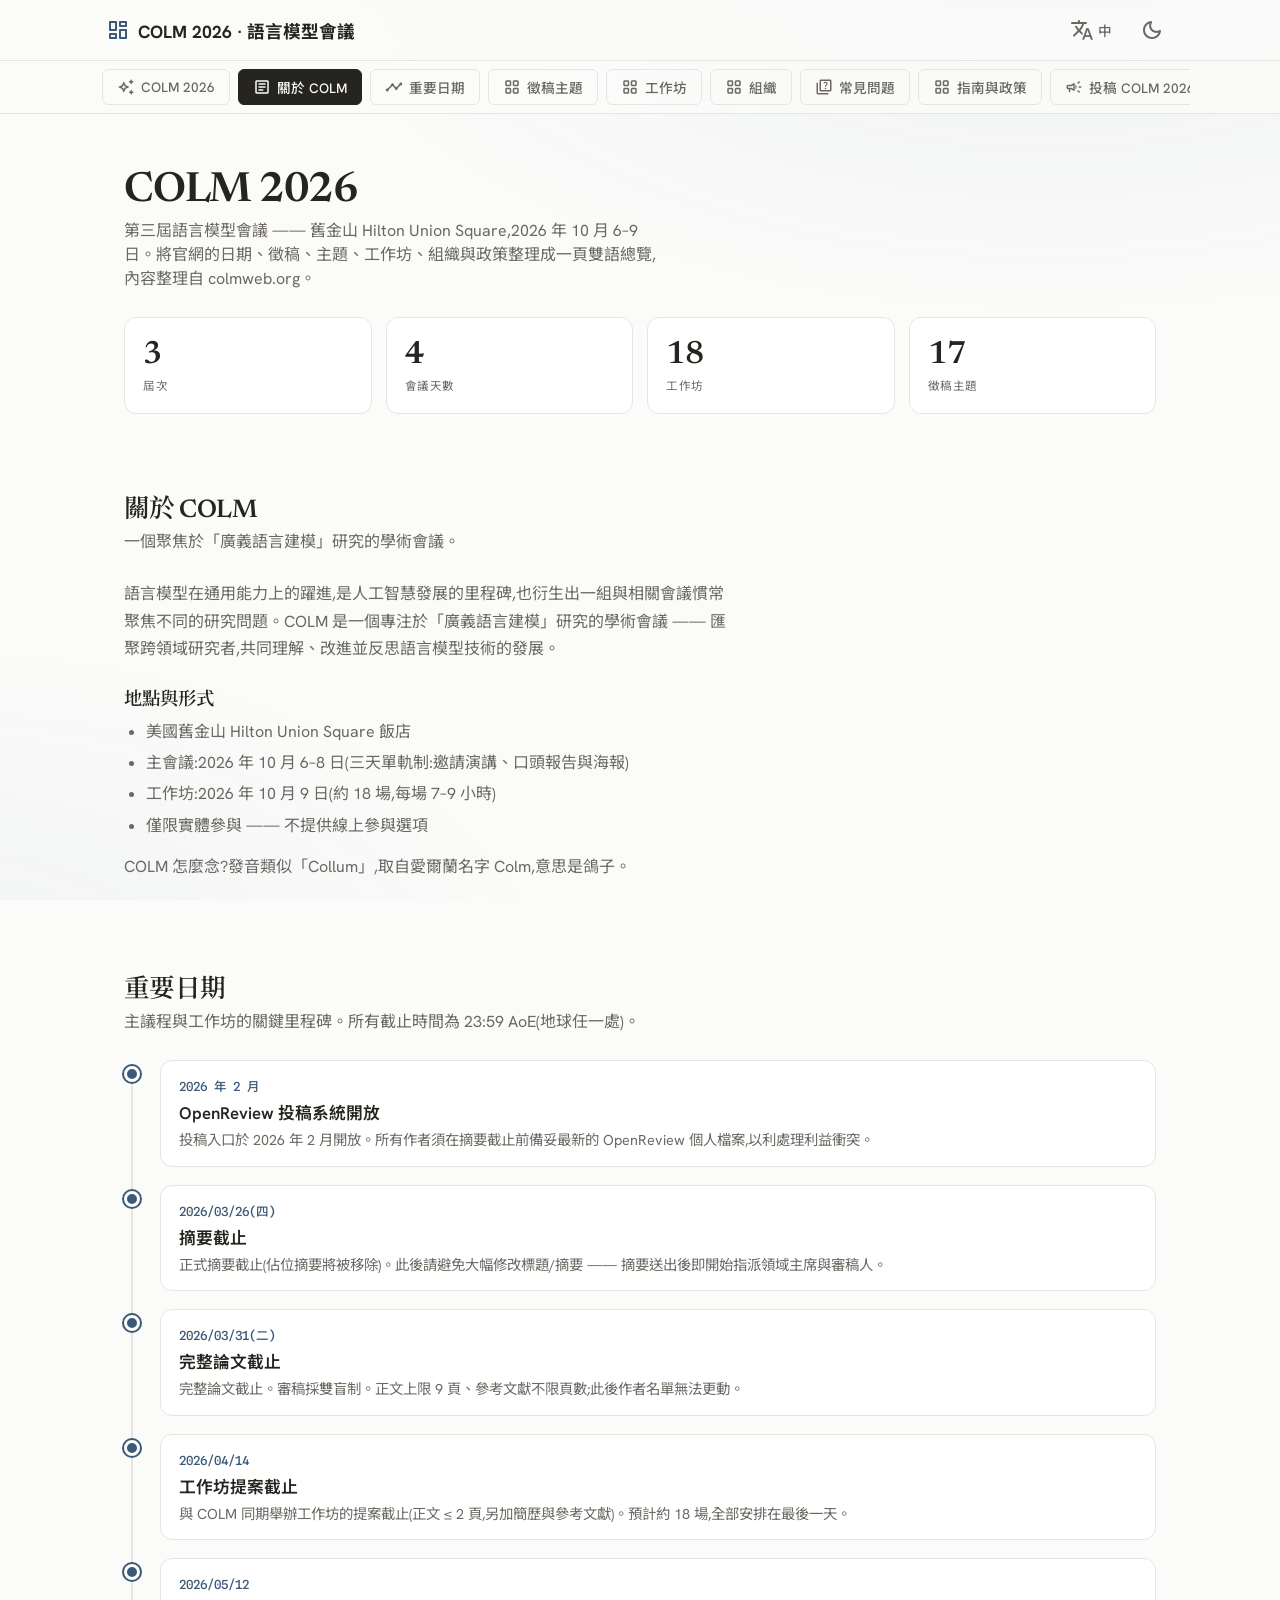
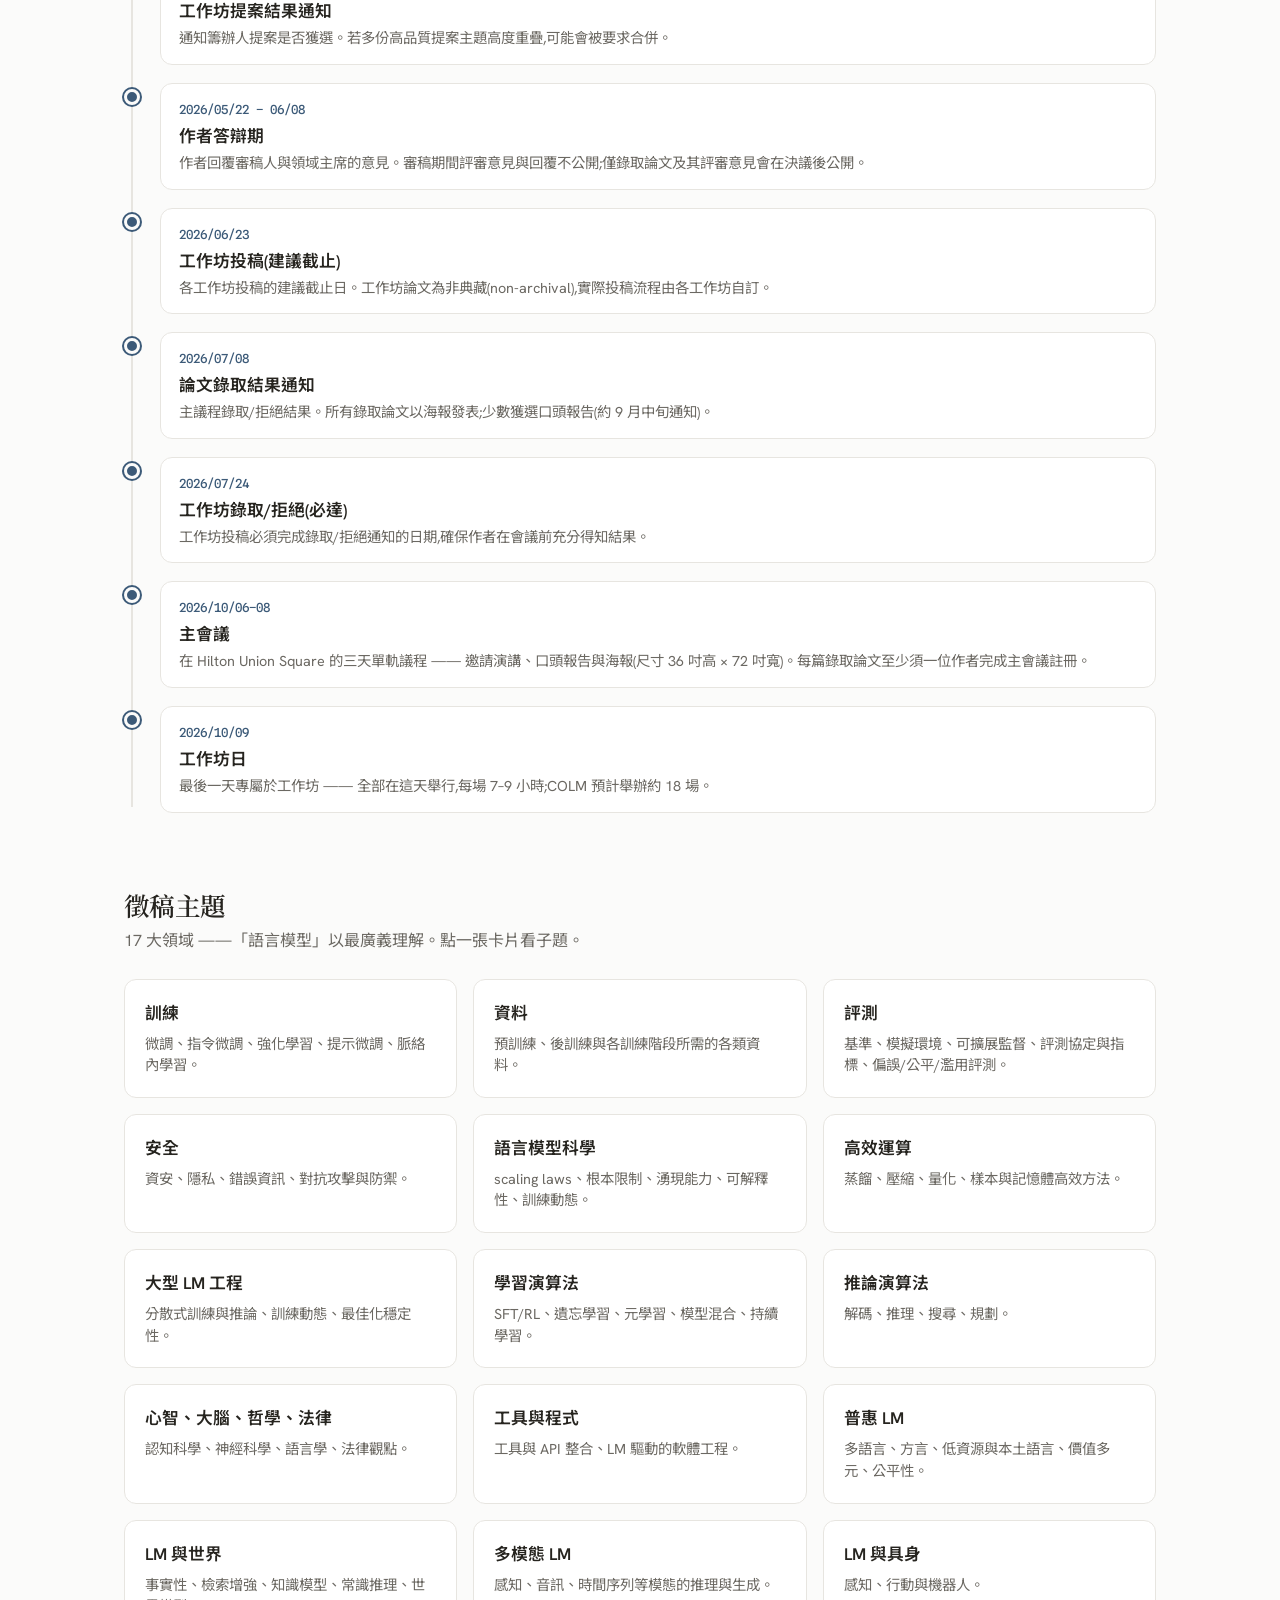
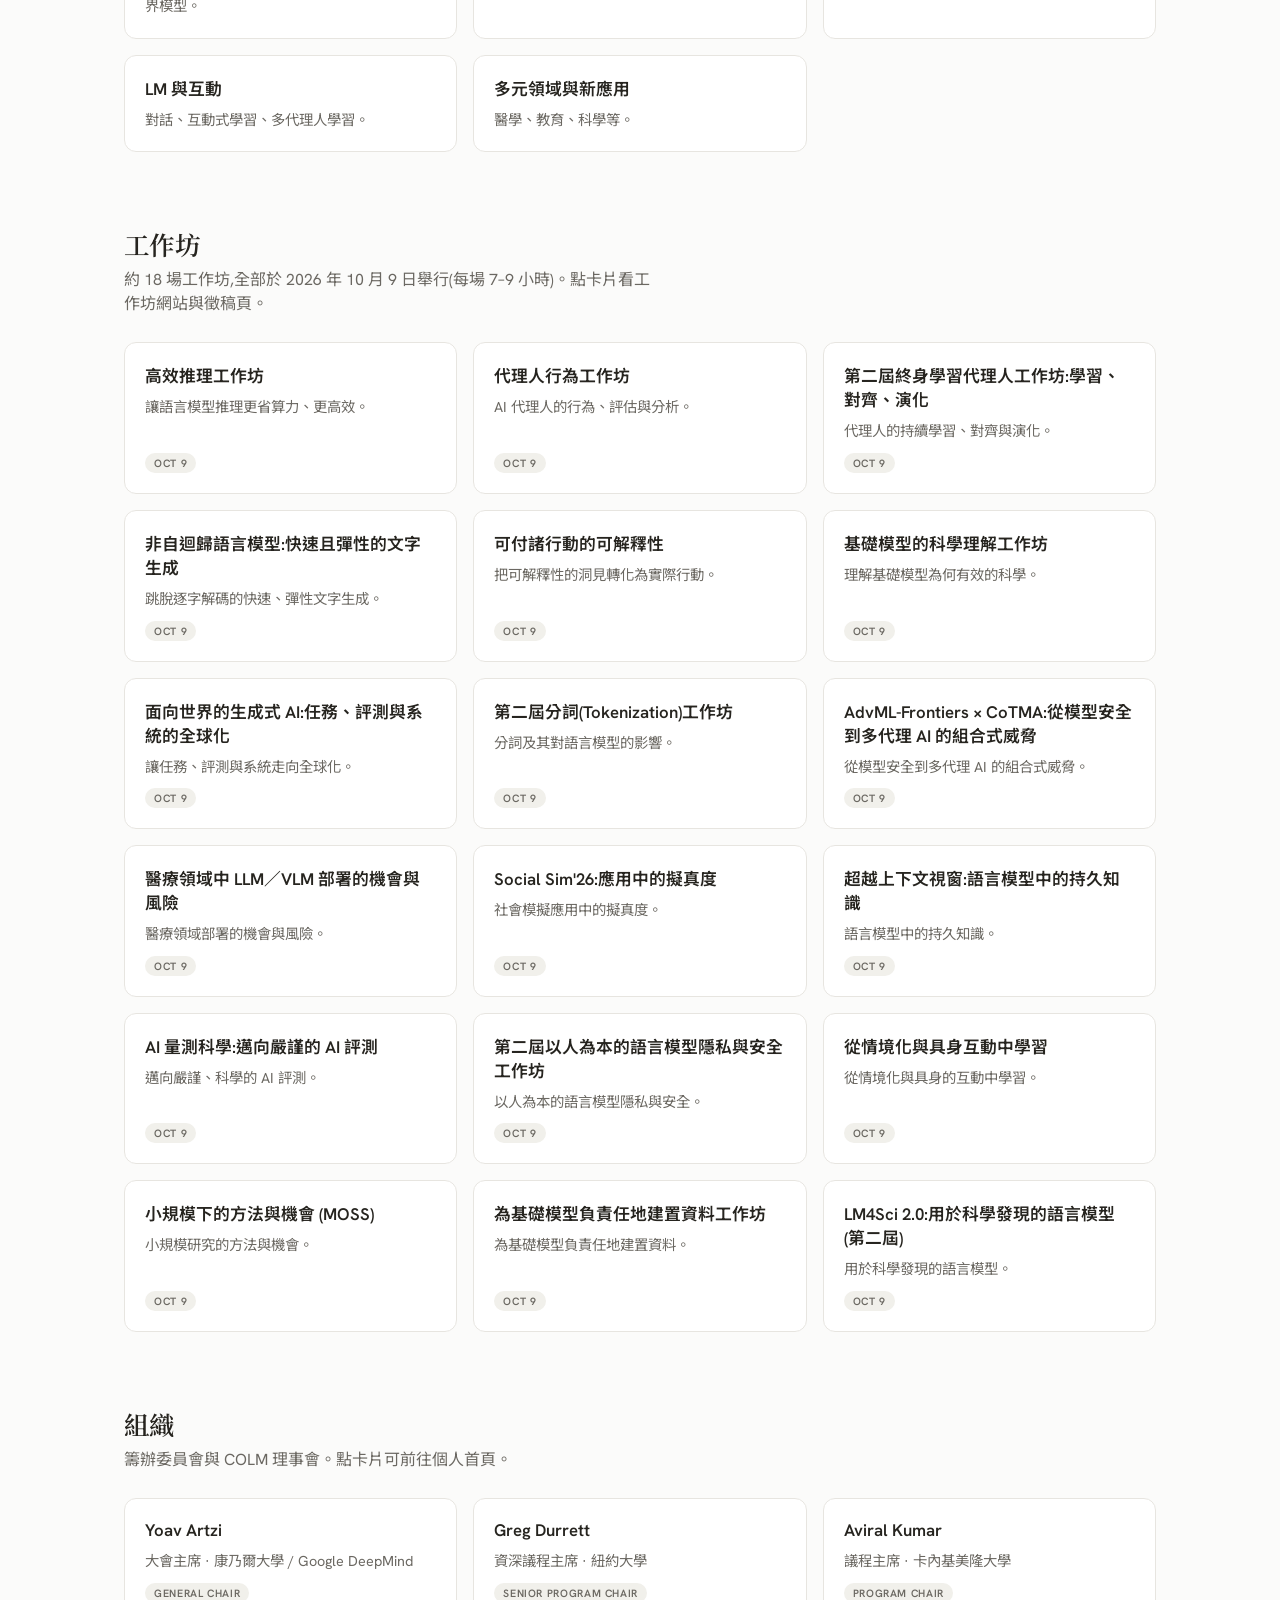
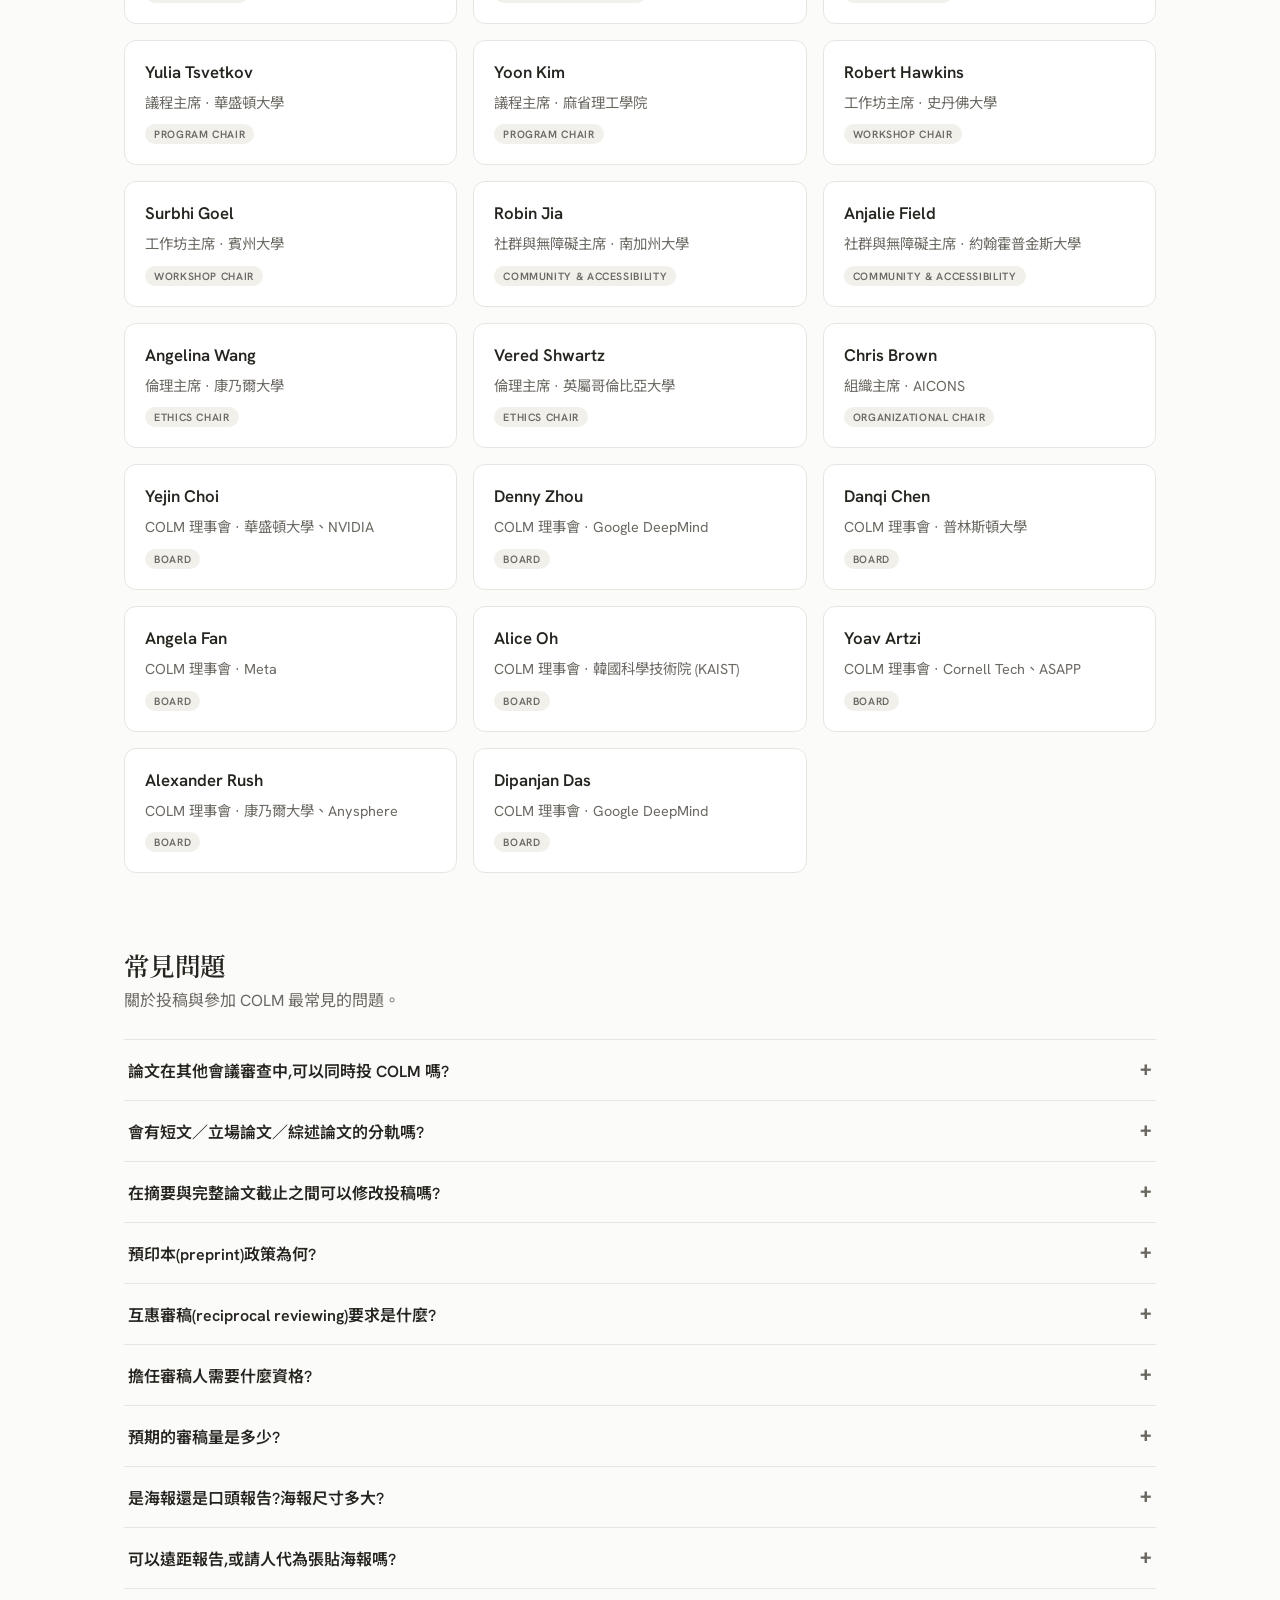
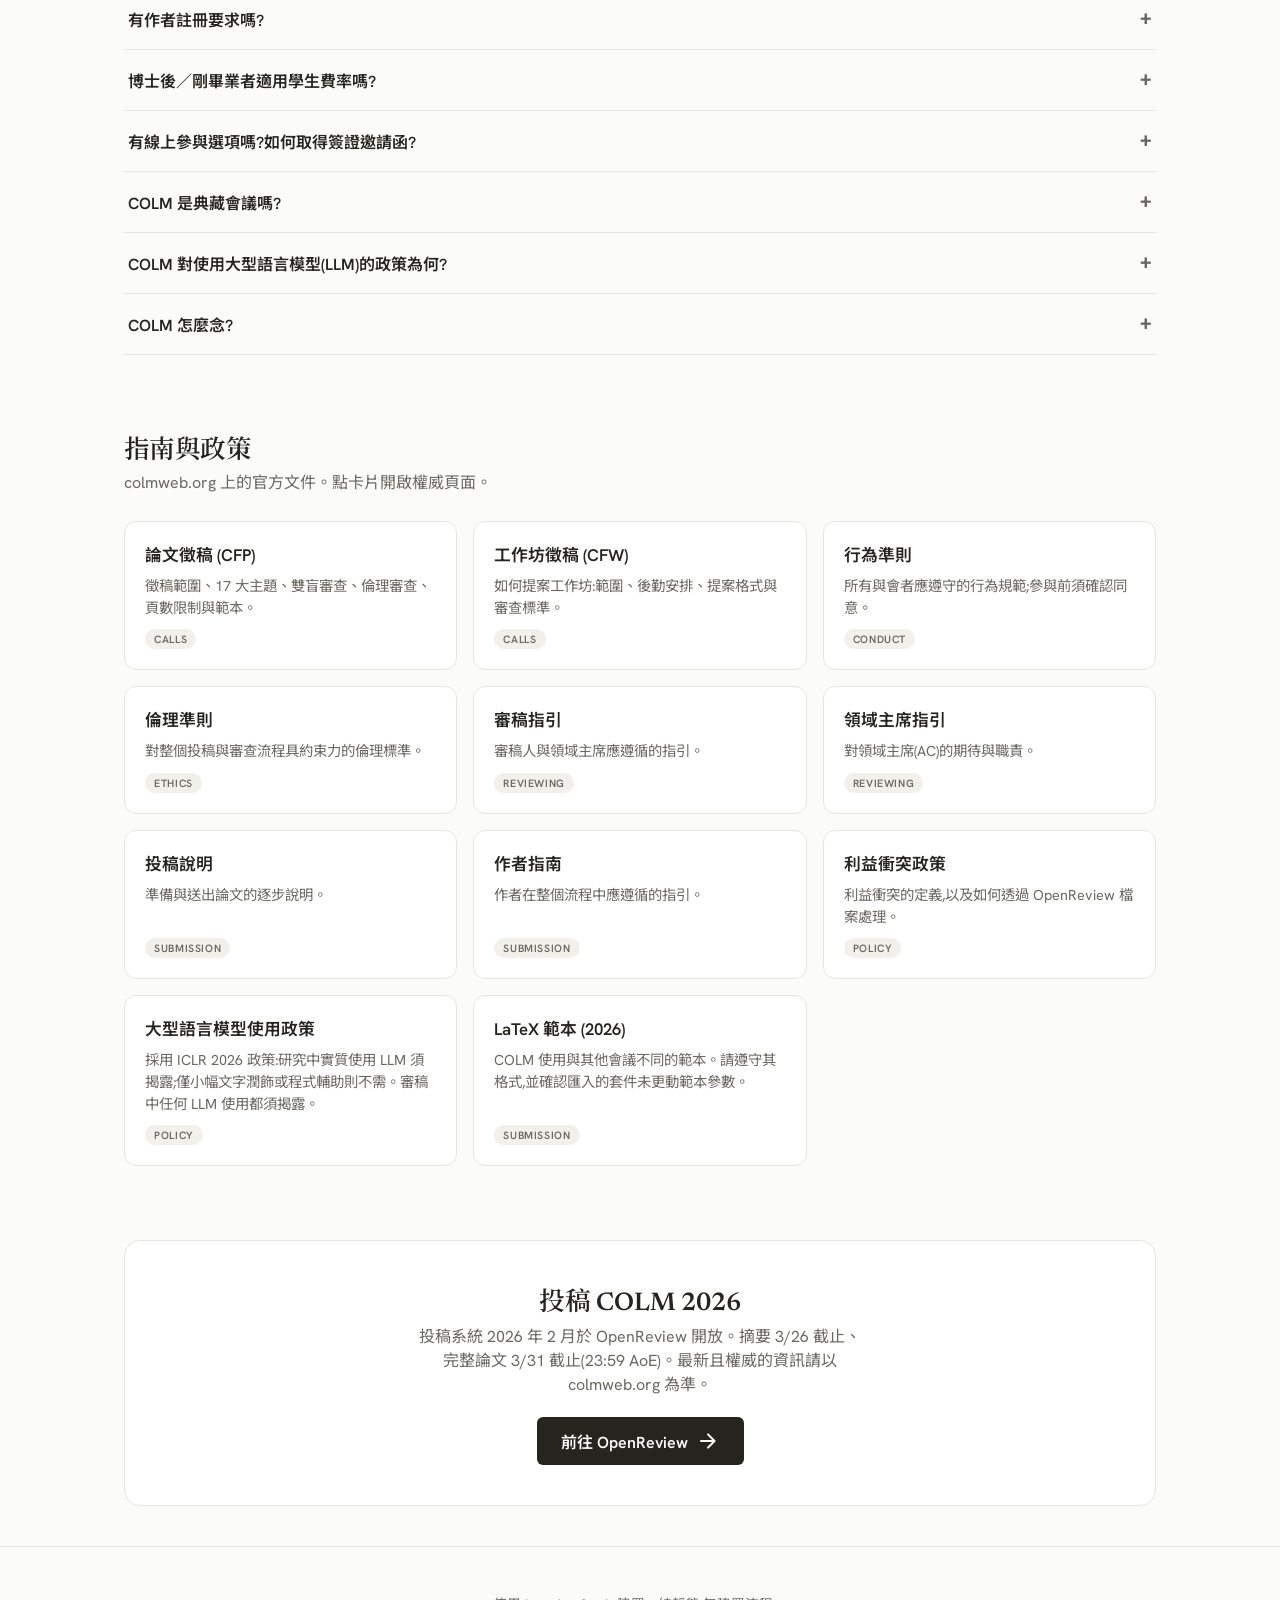
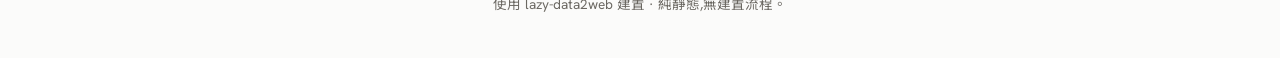
==== index.html @ baed51f8 "feat: add Google Analytics 4 page view tracking (G-55QL75DCKR)" ====
<!DOCTYPE html>
<html lang="zh" data-theme="light">
<head>
  <!-- ==== Google Analytics 4 (Measurement ID: G-55QL75DCKR) ==== -->
  <script async src="https://www.googletagmanager.com/gtag/js?id=G-55QL75DCKR"></script>
  <script>
    window.dataLayer = window.dataLayer || [];
    function gtag(){ dataLayer.push(arguments); }
    gtag('js', new Date());
    gtag('config', 'G-55QL75DCKR');
  </script>

  <meta charset="UTF-8" />
  <meta name="viewport" content="width=device-width, initial-scale=1.0, viewport-fit=cover" />

  <!-- ==== Primary meta ==== -->
  <title>COLM 2026 · Conference on Language Modeling / 語言模型會議</title>
  <meta name="description" content="Unofficial bilingual overview of COLM 2026 — the 3rd Conference on Language Modeling. Hilton Union Square, San Francisco, Oct 6–9, 2026. Dates, calls, topics, workshops, organizers, FAQ and policies, curated from colmweb.org." />
  <link rel="canonical" href="https://tingwei161803.github.io/colm-info/" />
  <meta name="theme-color" content="#3C5A78" />

  <!-- ==== Open Graph ==== -->
  <meta property="og:type" content="website" />
  <meta property="og:title" content="COLM 2026 · Conference on Language Modeling / 語言模型會議" />
  <meta property="og:description" content="An unofficial, bilingual overview of COLM 2026 — San Francisco, Oct 6–9, 2026. Dates, calls, topics, workshops, people and policies, curated from colmweb.org." />
  <meta property="og:url" content="https://tingwei161803.github.io/colm-info/" />

  <!-- ==== Twitter ==== -->
  <meta name="twitter:card" content="summary" />
  <meta name="twitter:title" content="COLM 2026 · Conference on Language Modeling / 語言模型會議" />
  <meta name="twitter:description" content="An unofficial, bilingual overview of COLM 2026 — San Francisco, Oct 6–9, 2026." />

  <!-- ==== JSON-LD structured data ==== -->
  <script type="application/ld+json">
  {
    "@context": "https://schema.org",
    "@type": "WebSite",
    "name": "COLM 2026 · Conference on Language Modeling / 語言模型會議",
    "description": "Unofficial bilingual overview of COLM 2026 — the 3rd Conference on Language Modeling, San Francisco, Oct 6–9, 2026.",
    "url": "https://tingwei161803.github.io/colm-info/"
  }
  </script>

  <!-- ==== Fonts + icons (CDN, no local files) ==== -->
  <link rel="preconnect" href="https://fonts.googleapis.com" />
  <link rel="preconnect" href="https://fonts.gstatic.com" crossorigin />
  <link href="https://fonts.googleapis.com/css2?family=Hanken+Grotesk:wght@400;500;600;700&family=Newsreader:opsz,wght@6..72,400;6..72,500;6..72,600&family=Noto+Sans+TC:wght@400;500;700&family=Noto+Serif+TC:wght@500;600;700&family=Spline+Sans+Mono:wght@400;500&display=swap" rel="stylesheet" />
  <link href="https://fonts.googleapis.com/css2?family=Material+Symbols+Rounded:opsz,wght,FILL,GRAD@24,400,0,0&display=swap" rel="stylesheet" />

  <link rel="stylesheet" href="assets/styles.css" />
</head>
<body>
  <!-- ==== App bar ==== -->
  <header class="appbar">
    <div class="appbar__inner">
      <a class="brand" href="#top">
        <span class="material-symbols-rounded brand__logo">dashboard</span>
        <span class="brand__name" id="brandName">COLM 2026</span>
      </a>

      <div class="appbar__actions">
        <button class="icon-btn" id="langToggle" type="button"
                title="Language" aria-label="Toggle language / 切換語言">
          <span class="material-symbols-rounded">translate</span>
          <span class="icon-btn__txt" id="langLabel">中</span>
        </button>

        <button class="icon-btn" id="themeToggle" type="button"
                title="Theme" aria-label="Toggle theme / 切換主題">
          <span class="material-symbols-rounded" id="themeIcon">dark_mode</span>
        </button>
      </div>
    </div>
  </header>

  <!-- ==== Sticky section nav (auto-generated anchor pills + scrollspy) ==== -->
  <nav class="sectionnav" id="sectionNav" aria-label="Section navigation">
    <div class="sectionnav__inner" id="sectionNavInner"></div>
  </nav>

  <span id="top"></span>

  <!-- ==== Composite sections (rendered in order from SITE_SECTIONS) ==== -->
  <main id="sections" aria-live="polite"></main>

  <!-- ==== Detail dialog (used by card sections) ==== -->
  <dialog class="dialog" id="dialog" aria-labelledby="dialogTitle">
    <div class="dialog__bar">
      <span class="dialog__spacer"></span>
      <button class="icon-btn" id="dialogClose" type="button" aria-label="Close / 關閉">
        <span class="material-symbols-rounded">close</span>
      </button>
    </div>
    <div class="dialog__body" id="dialogBody"></div>
  </dialog>

  <!-- ==== Footer ==== -->
  <footer class="footer">
    <p id="footerText" data-i18n="footer">Built with lazy-data2web · static, no build step.</p>
  </footer>

  <!-- ==== Scripts (order matters: data first) ==== -->
  <script src="data/data.js"></script>
  <script src="assets/app.js"></script>
</body>
</html>
---- assets/styles.css ----
/* =========================================================================
   lazy-data2web · composite · Material Design 3 baseline
   Pure CSS, no preprocessor, no build step.
   A single long page of typed section-blocks + sticky section nav.
   ========================================================================= */

/* ---- MD3 design tokens : LIGHT (default) ---- */
:root,
[data-theme="light"] {
  --primary:            #6750A4;
  --on-primary:         #FFFFFF;
  --primary-container:  #EADDFF;
  --on-primary-container:#21005D;
  --secondary:          #625B71;
  --secondary-container:#E8DEF8;
  --on-secondary-container:#1D192B;
  --tertiary:           #7D5260;
  --tertiary-container: #FFD8E4;

  --background:         #FEF7FF;
  --on-background:      #1D1B20;
  --surface:            #FEF7FF;
  --surface-container:  #F3EDF7;
  --surface-container-high:#ECE6F0;
  --surface-variant:    #E7E0EC;
  --on-surface:         #1D1B20;
  --on-surface-variant: #49454F;

  --outline:            #79747E;
  --outline-variant:    #CAC4D0;
  --error:              #B3261E;
  --shadow:             rgba(0,0,0,.18);

  --elev-1: 0 1px 2px rgba(0,0,0,.10), 0 1px 3px 1px rgba(0,0,0,.06);
  --elev-2: 0 2px 6px 2px rgba(0,0,0,.10), 0 1px 2px rgba(0,0,0,.12);
  --elev-3: 0 4px 8px 3px rgba(0,0,0,.12), 0 1px 3px rgba(0,0,0,.14);

  --radius-sm: 8px;
  --radius:    16px;
  --radius-lg: 28px;

  --font-body: "Roboto Flex", "Roboto", "Noto Sans TC", system-ui, sans-serif;
}

/* ---- MD3 design tokens : DARK ---- */
[data-theme="dark"] {
  --primary:            #D0BCFF;
  --on-primary:         #381E72;
  --primary-container:  #4F378B;
  --on-primary-container:#EADDFF;
  --secondary:          #CCC2DC;
  --secondary-container:#4A4458;
  --on-secondary-container:#E8DEF8;
  --tertiary:           #EFB8C8;
  --tertiary-container: #633B48;

  --background:         #141218;
  --on-background:      #E6E0E9;
  --surface:            #141218;
  --surface-container:  #211F26;
  --surface-container-high:#2B2930;
  --surface-variant:    #49454F;
  --on-surface:         #E6E0E9;
  --on-surface-variant: #CAC4D0;

  --outline:            #938F99;
  --outline-variant:    #49454F;
  --error:              #F2B8B5;
  --shadow:             rgba(0,0,0,.4);
}

/* ---- Reset / base ---- */
* { box-sizing: border-box; }
html { scroll-behavior: smooth; }
body {
  margin: 0;
  font-family: var(--font-body);
  background: var(--background);
  color: var(--on-background);
  -webkit-font-smoothing: antialiased;
  transition: background .2s, color .2s;
  overflow-x: hidden;          /* belt-and-braces against tiny horizontal overflow */
}
a { color: inherit; text-decoration: none; }
.material-symbols-rounded {
  font-variation-settings: "FILL" 0, "wght" 400, "GRAD" 0, "opsz" 24;
  line-height: 1;
  user-select: none;
}

/* ---- App bar ---- */
.appbar {
  position: sticky;
  top: 0;
  z-index: 30;
  background: var(--surface-container);
  box-shadow: var(--elev-1);
}
.appbar__inner {
  max-width: 1100px;
  margin: 0 auto;
  padding: 10px 16px;
  display: flex;
  align-items: center;
  gap: 12px;
}
.brand {
  display: flex;
  align-items: center;
  gap: 8px;
  font-weight: 700;
  font-size: 1.1rem;
  color: var(--on-surface);
  min-width: 0;
  overflow: hidden;
}
.brand__logo { color: var(--primary); flex: 0 0 auto; }
.brand__name {
  overflow: hidden;
  text-overflow: ellipsis;
  white-space: nowrap;
}
.appbar__actions {
  margin-left: auto;
  display: flex;
  align-items: center;
  gap: 8px;
  flex: 0 0 auto;
}

/* ---- Icon button ---- */
.icon-btn {
  display: inline-flex;
  align-items: center;
  gap: 4px;
  border: none;
  background: transparent;
  color: var(--on-surface-variant);
  border-radius: var(--radius-lg);
  padding: 8px 10px;
  cursor: pointer;
  font: inherit;
  transition: background .15s;
}
.icon-btn:hover { background: var(--surface-container-high); }
.icon-btn__txt { font-size: .85rem; font-weight: 500; }

/* ---- Sticky section nav (scrollspy) ---- */
.sectionnav {
  position: sticky;
  top: 56px;
  z-index: 25;
  background: color-mix(in srgb, var(--background) 88%, transparent);
  backdrop-filter: saturate(180%) blur(8px);
  border-bottom: 1px solid var(--outline-variant);
}
.sectionnav__inner {
  max-width: 1100px;
  margin: 0 auto;
  padding: 8px 12px;
  display: flex;
  gap: 8px;
  overflow-x: auto;
  scrollbar-width: none;
}
.sectionnav__inner::-webkit-scrollbar { display: none; }
.navpill {
  display: inline-flex;
  align-items: center;
  gap: 6px;
  flex: 0 0 auto;
  padding: 7px 14px;
  border-radius: var(--radius-lg);
  font-size: .85rem;
  font-weight: 500;
  color: var(--on-surface-variant);
  border: 1px solid var(--outline-variant);
  background: transparent;
  white-space: nowrap;
  cursor: pointer;
  transition: background .15s, color .15s, border-color .15s;
}
.navpill .material-symbols-rounded { font-size: 18px; }
.navpill:hover { background: var(--surface-container-high); }
.navpill--active {
  background: var(--secondary-container);
  color: var(--on-secondary-container);
  border-color: transparent;
}

/* ---- Section scaffolding ---- */
.section {
  max-width: 1100px;
  margin: 0 auto;
  padding: 56px 16px 16px;     /* top padding so anchor jumps clear the sticky chrome */
  scroll-margin-top: 112px;
}
.section-head { margin-bottom: 20px; }
.section-head h2 {
  margin: 0 0 6px;
  font-size: 1.6rem;
  font-weight: 700;
  letter-spacing: -.01em;
  color: var(--on-surface);
}
.section-head__sub {
  margin: 0;
  max-width: 60ch;
  font-size: .98rem;
  line-height: 1.5;
  color: var(--on-surface-variant);
}

/* ---- HERO ---- */
.section--hero {
  padding-top: 40px;
}
.section--hero .section-head h2 {
  font-size: clamp(1.8rem, 5vw, 2.6rem);
  background: linear-gradient(90deg, var(--primary), var(--tertiary));
  -webkit-background-clip: text;
  background-clip: text;
  -webkit-text-fill-color: transparent;
}
.hero__stats {
  display: grid;
  grid-template-columns: repeat(auto-fit, minmax(140px, 1fr));
  gap: 14px;
  margin-top: 8px;
}
.hero__stat {
  background: var(--surface-container);
  border-radius: var(--radius);
  padding: 20px 18px;
  display: flex;
  flex-direction: column;
  gap: 4px;
  border: 1px solid var(--outline-variant);
}
.hero__stat-value {
  font-size: 2rem;
  font-weight: 700;
  color: var(--primary);
  font-variant-numeric: tabular-nums;
  line-height: 1.1;
}
.hero__stat-label {
  font-size: .85rem;
  color: var(--on-surface-variant);
}

/* ---- CARDS grid ---- */
.grid {
  display: grid;
  grid-template-columns: repeat(auto-fill, minmax(260px, 1fr));
  gap: 16px;
}
.card {
  background: var(--surface-container);
  border-radius: var(--radius);
  padding: 20px;
  cursor: pointer;
  border: 1px solid transparent;
  transition: box-shadow .18s, transform .18s, border-color .18s;
  display: flex;
  flex-direction: column;
  gap: 10px;
}
.card:hover,
.card:focus-visible {
  box-shadow: var(--elev-2);
  transform: translateY(-2px);
  border-color: var(--outline-variant);
  outline: none;
}
.card__title {
  margin: 0;
  font-size: 1.05rem;
  font-weight: 600;
  color: var(--on-surface);
}
.card__summary {
  margin: 0;
  font-size: .9rem;
  line-height: 1.5;
  color: var(--on-surface-variant);
}
.card__tags {
  margin-top: auto;
  display: flex;
  flex-wrap: wrap;
  gap: 6px;
}
.tag {
  font-size: .72rem;
  color: var(--on-surface-variant);
  background: var(--surface-variant);
  padding: 2px 8px;
  border-radius: var(--radius-sm);
}

/* ---- TIMELINE ---- */
.timeline {
  list-style: none;
  margin: 0;
  padding: 0;
  position: relative;
}
.timeline::before {
  content: "";
  position: absolute;
  left: 7px;
  top: 6px;
  bottom: 6px;
  width: 2px;
  background: var(--outline-variant);
}
.tl-item {
  position: relative;
  padding: 0 0 18px 36px;
}
.tl-item:last-child { padding-bottom: 0; }
.tl-dot {
  position: absolute;
  left: 0;
  top: 6px;
  width: 16px;
  height: 16px;
  border-radius: 50%;
  background: var(--primary);
  border: 3px solid var(--background);
  box-shadow: 0 0 0 2px var(--primary);
}
.tl-card {
  background: var(--surface-container);
  border-radius: var(--radius);
  padding: 14px 18px;
  border: 1px solid var(--outline-variant);
}
.tl-date {
  font-size: .78rem;
  font-weight: 600;
  letter-spacing: .04em;
  color: var(--primary);
}
.tl-title { margin: 4px 0 6px; font-size: 1.05rem; color: var(--on-surface); }
.tl-body { margin: 0; font-size: .9rem; line-height: 1.5; color: var(--on-surface-variant); }

/* ---- BARS (inline SVG) ---- */
.chart-card {
  margin: 0;
  background: var(--surface-container);
  border-radius: var(--radius);
  padding: 20px;
  border: 1px solid var(--outline-variant);
}
.chart-wrap { width: 100%; }
.chart-wrap svg { width: 100%; height: auto; display: block; }
.bar-rect { fill: var(--primary); transition: fill .15s; }
.bar-rect:hover { fill: var(--tertiary); }
.bar-value { fill: var(--on-surface); font-size: 13px; font-weight: 600; font-family: var(--font-body); }
.bar-label { fill: var(--on-surface-variant); font-size: 12px; font-family: var(--font-body); }
.axis-line { stroke: var(--outline-variant); stroke-width: 1.5; }

/* ---- ACCORDION ---- */
.accordion { display: flex; flex-direction: column; gap: 10px; }
.acc-item {
  background: var(--surface-container);
  border-radius: var(--radius);
  border: 1px solid var(--outline-variant);
  overflow: hidden;
}
.acc-q {
  display: flex;
  align-items: center;
  justify-content: space-between;
  gap: 12px;
  padding: 16px 18px;
  cursor: pointer;
  font-weight: 600;
  color: var(--on-surface);
  list-style: none;
}
.acc-q::-webkit-details-marker { display: none; }
.acc-chevron { transition: transform .2s; color: var(--on-surface-variant); }
.acc-item[open] .acc-chevron { transform: rotate(180deg); }
.acc-a {
  padding: 0 18px 18px;
  font-size: .92rem;
  line-height: 1.6;
  color: var(--on-surface-variant);
}

/* ---- QUOTES ---- */
.quotes-grid {
  display: grid;
  grid-template-columns: repeat(auto-fit, minmax(240px, 1fr));
  gap: 16px;
}
.quote-card {
  margin: 0;
  position: relative;
  background: var(--surface-container);
  border-radius: var(--radius);
  padding: 24px 20px 18px;
  border: 1px solid var(--outline-variant);
}
.quote-mark {
  font-size: 32px;
  color: var(--primary);
  opacity: .6;
}
.quote-card blockquote {
  margin: 6px 0 12px;
  font-size: 1.02rem;
  line-height: 1.55;
  color: var(--on-surface);
}
.quote-by { font-size: .85rem; color: var(--on-surface-variant); }

/* ---- PROSE ---- */
.prose {
  max-width: 68ch;
  color: var(--on-surface-variant);
}
.prose h3 { color: var(--on-surface); font-size: 1.15rem; margin: 22px 0 8px; }
.prose p { line-height: 1.7; margin: 0 0 14px; }
.prose ul { margin: 0 0 14px; padding-left: 22px; line-height: 1.7; }
.prose li { margin-bottom: 4px; }

/* ---- CTA ---- */
.section--cta { padding-bottom: 24px; }
.cta-card {
  background: linear-gradient(135deg, var(--primary-container), var(--secondary-container));
  border-radius: var(--radius-lg);
  padding: 40px 28px;
  text-align: center;
  color: var(--on-primary-container);
}
.cta-card h2 { margin: 0 0 8px; font-size: 1.6rem; }
.cta-card p { margin: 0 auto 20px; max-width: 50ch; color: var(--on-secondary-container); line-height: 1.5; }
.cta-btn {
  display: inline-flex;
  align-items: center;
  gap: 8px;
  background: var(--primary);
  color: var(--on-primary);
  padding: 12px 24px;
  border-radius: var(--radius-lg);
  font-weight: 600;
  box-shadow: var(--elev-1);
  transition: box-shadow .15s, transform .15s;
}
.cta-btn:hover { box-shadow: var(--elev-2); transform: translateY(-1px); }

/* ---- Dialog ---- */
.dialog {
  border: none;
  border-radius: var(--radius-lg);
  background: var(--surface-container-high);
  color: var(--on-surface);
  max-width: 600px;
  width: calc(100% - 32px);
  padding: 0;
  box-shadow: var(--elev-3);
}
.dialog::backdrop { background: rgba(0,0,0,.5); }
.dialog__bar {
  display: flex;
  align-items: center;
  padding: 8px 12px;
  border-bottom: 1px solid var(--outline-variant);
  position: sticky;
  top: 0;
  background: var(--surface-container-high);
}
.dialog__spacer { flex: 1; }
.dialog__body { padding: 24px; }
.dialog__body h2 { margin-top: 0; color: var(--on-surface); }
.dialog__body p { color: var(--on-surface-variant); line-height: 1.65; }
.dialog__body .card__tags { margin: 0 0 14px; }

/* ---- Footer ---- */
.footer {
  text-align: center;
  padding: 32px 16px;
  margin-top: 32px;
  color: var(--on-surface-variant);
  font-size: .85rem;
  border-top: 1px solid var(--outline-variant);
}

/* ---- Responsive ---- */
@media (max-width: 600px) {
  .grid,
  .quotes-grid { grid-template-columns: 1fr; }
  .icon-btn__txt { font-size: .8rem; }
  .section { padding-top: 44px; }
}
@media (max-width: 375px) {
  .appbar__inner,
  .sectionnav__inner,
  .section { padding-left: 12px; padding-right: 12px; }
  .section-head h2 { font-size: 1.4rem; }
  .hero__stats { grid-template-columns: repeat(2, 1fr); }
}

/* Respect reduced-motion: skip smooth scroll + transitions */
@media (prefers-reduced-motion: reduce) {
  html { scroll-behavior: auto; }
  * { transition: none !important; }
}

/* =========================================================================
   COLM 2026 · ACADEMIC-MINIMALIST SKIN  (overrides the MD3 baseline above)

   Warm monochrome canvas, editorial serif headings, a single restrained
   slate accent, crisp 1px borders, no gradients, no heavy shadows. Layered
   last so these tokens/rules win by source order over the purple MD3 base.
   ========================================================================= */

/* ---- Tokens : LIGHT (warm bone + charcoal + slate accent) ---- */
:root,
[data-theme="light"] {
  --font-body:  "Hanken Grotesk", "Noto Sans TC", system-ui, sans-serif;
  --font-serif: "Newsreader", "Noto Serif TC", Georgia, "Songti TC", serif;
  --font-mono:  "Spline Sans Mono", "JetBrains Mono", ui-monospace, "Noto Sans TC", monospace;

  --primary:               #3C5A78;
  --on-primary:            #FFFFFF;
  --primary-container:     #E7EEF5;
  --on-primary-container:  #1E3247;
  --secondary-container:   #EFEDE7;
  --on-secondary-container:#26241F;
  --tertiary:              #6B6862;

  --background:            #FBFBFA;
  --on-background:         #26241F;
  --surface:               #FFFFFF;
  --surface-container:     #FFFFFF;
  --surface-container-high:#F7F6F3;
  --surface-variant:       #F1F0EB;
  --on-surface:            #26241F;
  --on-surface-variant:    #6B6862;

  --outline:               #C9C6BF;
  --outline-variant:       #E7E5E0;
  --error:                 #9F2F2D;
  --shadow:                rgba(40,38,34,.10);

  --elev-1: 0 1px 2px rgba(40,38,34,.05);
  --elev-2: 0 2px 10px rgba(40,38,34,.06);
  --elev-3: 0 8px 30px rgba(40,38,34,.10);

  --radius-sm: 6px;
  --radius:    12px;
  --radius-lg: 16px;
}

/* ---- Tokens : DARK (warm near-black) ---- */
[data-theme="dark"] {
  --primary:               #9DB8D2;
  --on-primary:            #14202C;
  --primary-container:     #2A3A49;
  --on-primary-container:  #D7E4F0;
  --secondary-container:   #2F2E2A;
  --on-secondary-container:#ECEAE3;
  --tertiary:              #A8A49B;

  --background:            #1A1917;
  --on-background:         #ECEAE3;
  --surface:               #232220;
  --surface-container:     #232220;
  --surface-container-high:#2A2926;
  --surface-variant:       #2F2E2A;
  --on-surface:            #ECEAE3;
  --on-surface-variant:    #A8A49B;

  --outline:               #4A4842;
  --outline-variant:       #3A3833;
  --error:                 #E6A6A4;
  --shadow:                rgba(0,0,0,.5);
}

/* ---- Base canvas + faint editorial depth ---- */
body { font-family: var(--font-body); }
body::before {
  content: "";
  position: fixed;
  inset: 0;
  z-index: -1;
  pointer-events: none;
  background:
    radial-gradient(1100px 560px at 82% -8%,
      color-mix(in srgb, var(--primary) 7%, transparent), transparent 70%),
    radial-gradient(900px 500px at -5% 110%,
      color-mix(in srgb, var(--primary) 5%, transparent), transparent 70%);
}

/* ---- App bar : flat, hairline rule instead of shadow ---- */
.appbar {
  background: color-mix(in srgb, var(--background) 86%, transparent);
  backdrop-filter: saturate(160%) blur(10px);
  box-shadow: none;
  border-bottom: 1px solid var(--outline-variant);
}
.brand__logo { color: var(--primary); }

/* ---- Section rhythm : more macro whitespace, constrained measure ---- */
.section { max-width: 1080px; padding: 66px 24px 8px; }
.section-head { margin-bottom: 26px; }
.section-head h2 {
  font-family: var(--font-serif);
  font-weight: 600;
  letter-spacing: -.02em;
}
.section-head__sub { font-size: 1rem; }

/* ---- Hero : solid serif headline (no gradient text), flat stat tiles ---- */
.section--hero { padding-top: 56px; }
.section--hero .section-head h2 {
  font-family: var(--font-serif);
  background: none;
  -webkit-text-fill-color: currentColor;
  color: var(--on-surface);
  font-weight: 600;
  letter-spacing: -.03em;
  line-height: 1.04;
}
.hero__stat {
  background: var(--surface);
  border: 1px solid var(--outline-variant);
  border-radius: var(--radius);
}
.hero__stat-value {
  font-family: var(--font-serif);
  color: var(--on-surface);
  font-weight: 600;
}
.hero__stat-label { text-transform: uppercase; letter-spacing: .05em; font-size: .72rem; }

/* ---- Cards : always bordered, flat, ultra-subtle hover ---- */
.card {
  background: var(--surface);
  border: 1px solid var(--outline-variant);
  box-shadow: none;
}
.card:hover,
.card:focus-visible {
  box-shadow: 0 2px 12px rgba(40,38,34,.05);
  transform: translateY(-1px);
  border-color: var(--outline);
}
.card__title { font-weight: 600; }

/* ---- Tags : small uppercase pills with muted fill ---- */
.tag {
  text-transform: uppercase;
  letter-spacing: .06em;
  font-size: .66rem;
  font-weight: 600;
  color: var(--on-surface-variant);
  background: var(--surface-variant);
  border-radius: 999px;
  padding: 3px 9px;
}

/* ---- Timeline : mono dates, bordered cards ---- */
.tl-card { background: var(--surface); border: 1px solid var(--outline-variant); }
.tl-date { font-family: var(--font-mono); letter-spacing: 0; font-weight: 500; }
.tl-title { font-weight: 600; }

/* ---- Accordion : stripped box, hairline rules, +/− toggle ---- */
.accordion { gap: 0; border-top: 1px solid var(--outline-variant); }
.acc-item {
  background: transparent;
  border: none;
  border-bottom: 1px solid var(--outline-variant);
  border-radius: 0;
}
.acc-q { padding: 18px 4px; font-weight: 600; }
.acc-chevron { display: none; }
.acc-q::after {
  content: "+";
  font-family: var(--font-mono);
  font-size: 1.2rem;
  line-height: 1;
  color: var(--on-surface-variant);
  flex: 0 0 auto;
}
.acc-item[open] .acc-q::after { content: "\2212"; color: var(--on-surface); }
.acc-a { padding: 0 4px 20px; }

/* ---- Prose : serif subheads ---- */
.prose h3 { font-family: var(--font-serif); font-weight: 600; }

/* ---- Section nav : squared pills, inverted active state ---- */
.sectionnav {
  background: color-mix(in srgb, var(--background) 90%, transparent);
  border-bottom: 1px solid var(--outline-variant);
}
.navpill { border-radius: var(--radius-sm); border: 1px solid var(--outline-variant); }
.navpill--active {
  background: var(--on-surface);
  color: var(--background);
  border-color: var(--on-surface);
}

/* ---- CTA : flat bordered card, solid (not gradient) button ---- */
.cta-card {
  background: var(--surface);
  border: 1px solid var(--outline-variant);
  border-radius: var(--radius-lg);
  color: var(--on-surface);
}
.cta-card h2 { font-family: var(--font-serif); font-weight: 600; }
.cta-card p { color: var(--on-surface-variant); }
.cta-btn {
  background: var(--on-surface);
  color: var(--background);
  border-radius: var(--radius-sm);
  box-shadow: none;
  font-weight: 600;
}
.cta-btn:hover {
  box-shadow: none;
  transform: translateY(-1px);
  background: var(--primary);
  color: var(--on-primary);
}

/* ---- Dialog : warm surface + outbound link list ---- */
.dialog { border-radius: var(--radius-lg); background: var(--surface); }
.dialog__bar { background: var(--surface); }
.dialog__body h2 { font-family: var(--font-serif); font-weight: 600; }
.dialog__links { display: flex; flex-direction: column; gap: 8px; margin-top: 18px; }
.dialog__link {
  display: inline-flex;
  align-items: center;
  justify-content: space-between;
  gap: 10px;
  padding: 11px 14px;
  border: 1px solid var(--outline-variant);
  border-radius: var(--radius-sm);
  color: var(--on-surface);
  font-weight: 500;
  font-size: .92rem;
  transition: border-color .15s, background .15s;
}
.dialog__link:hover { border-color: var(--on-surface); background: var(--surface-variant); }
.dialog__link .material-symbols-rounded { font-size: 18px; color: var(--on-surface-variant); }

/* ---- Footer ---- */
.footer { border-top: 1px solid var(--outline-variant); }

/* ---- Scroll reveal (paired with app.js setupReveal) ---- */
html.reveal-on .section [data-item] {
  opacity: 0;
  transform: translateY(12px);
  transition: opacity .6s cubic-bezier(.16,1,.3,1), transform .6s cubic-bezier(.16,1,.3,1);
}
html.reveal-on .section [data-item].in { opacity: 1; transform: none; }
@media (prefers-reduced-motion: reduce) {
  html.reveal-on .section [data-item] { opacity: 1 !important; transform: none !important; }
}
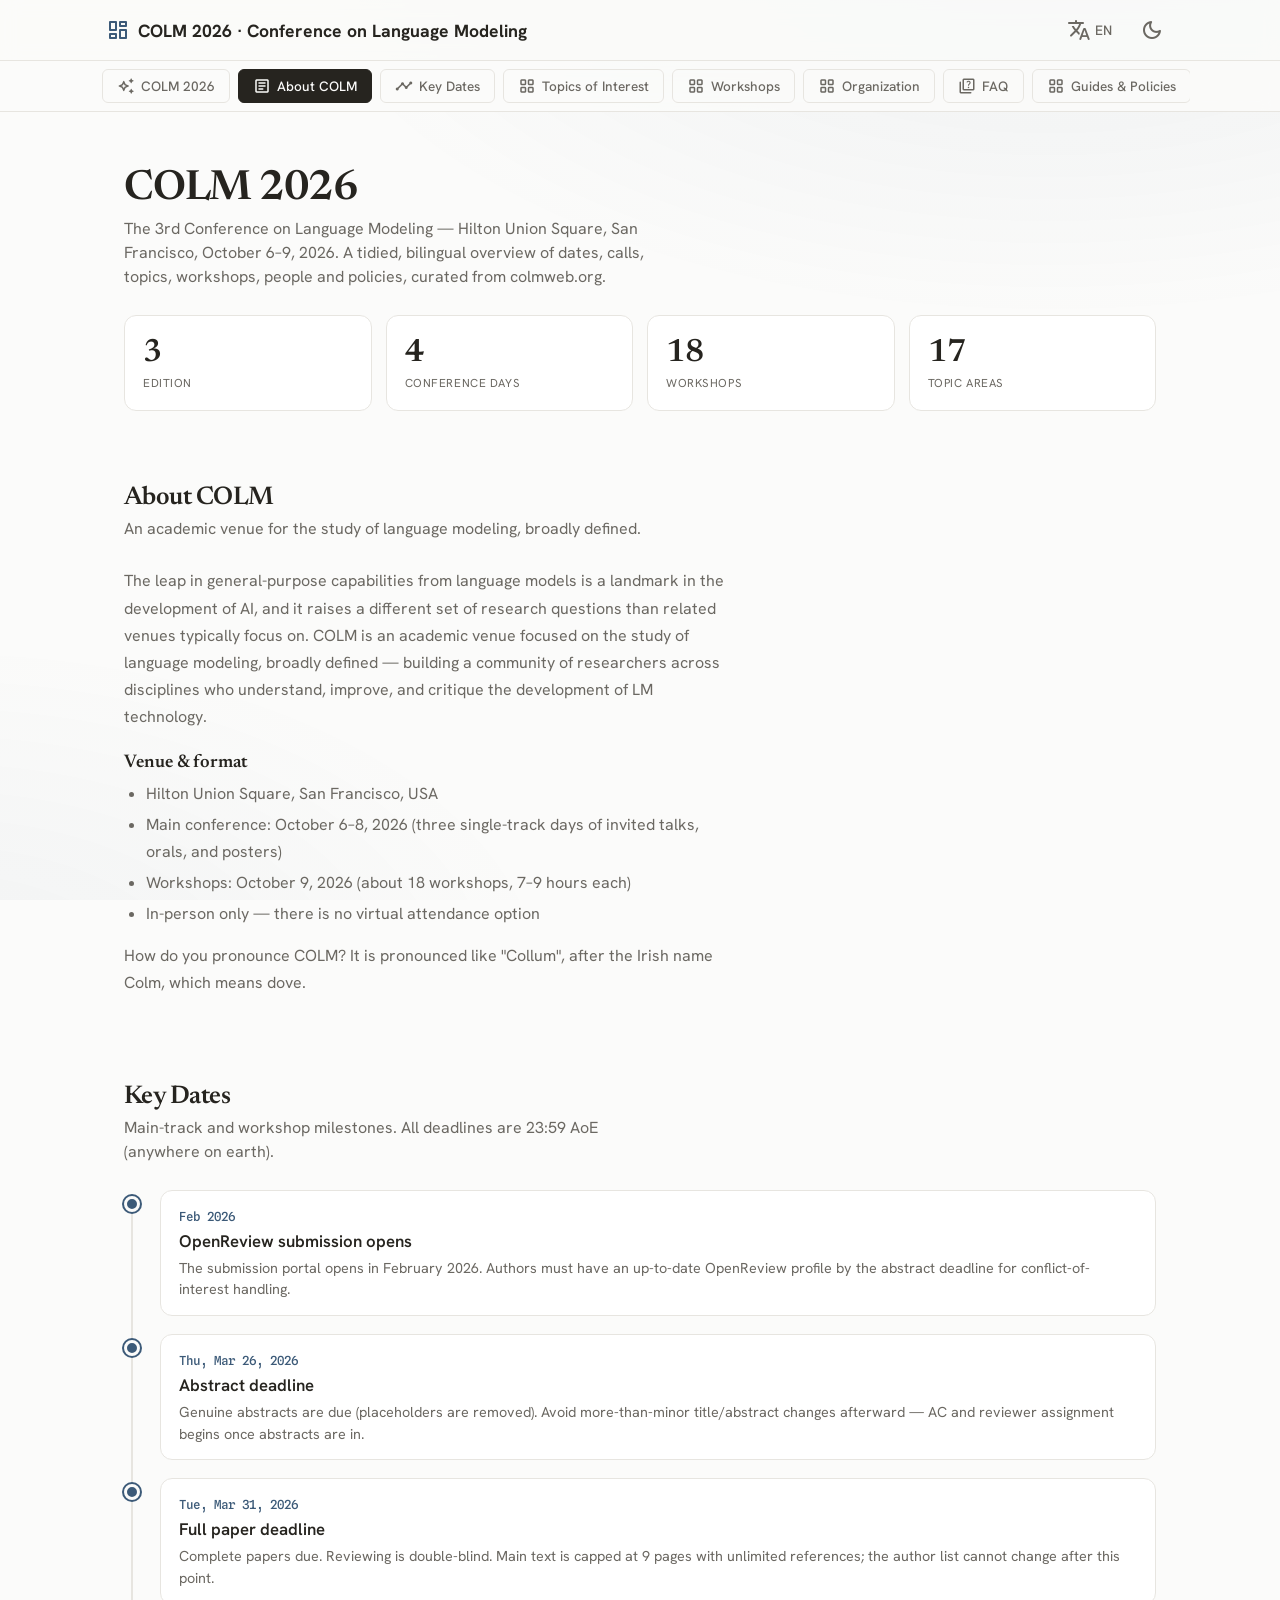
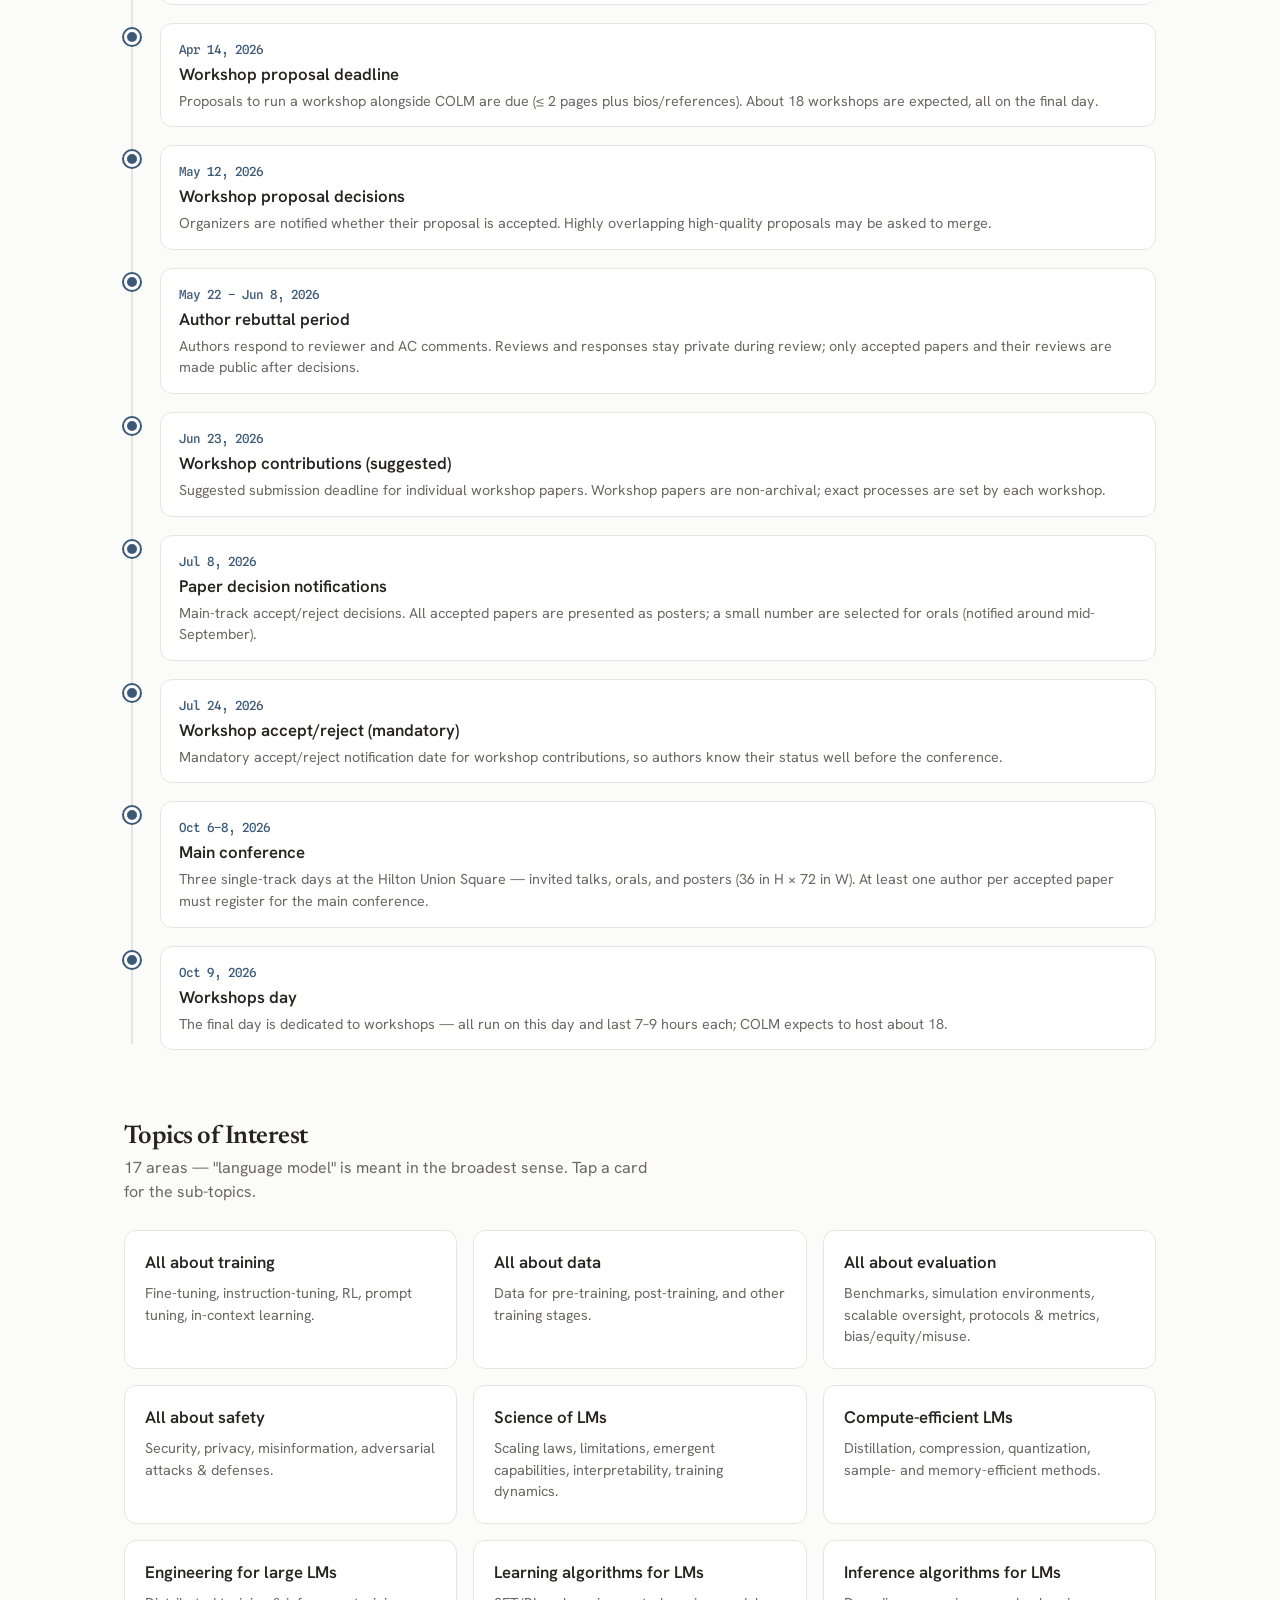
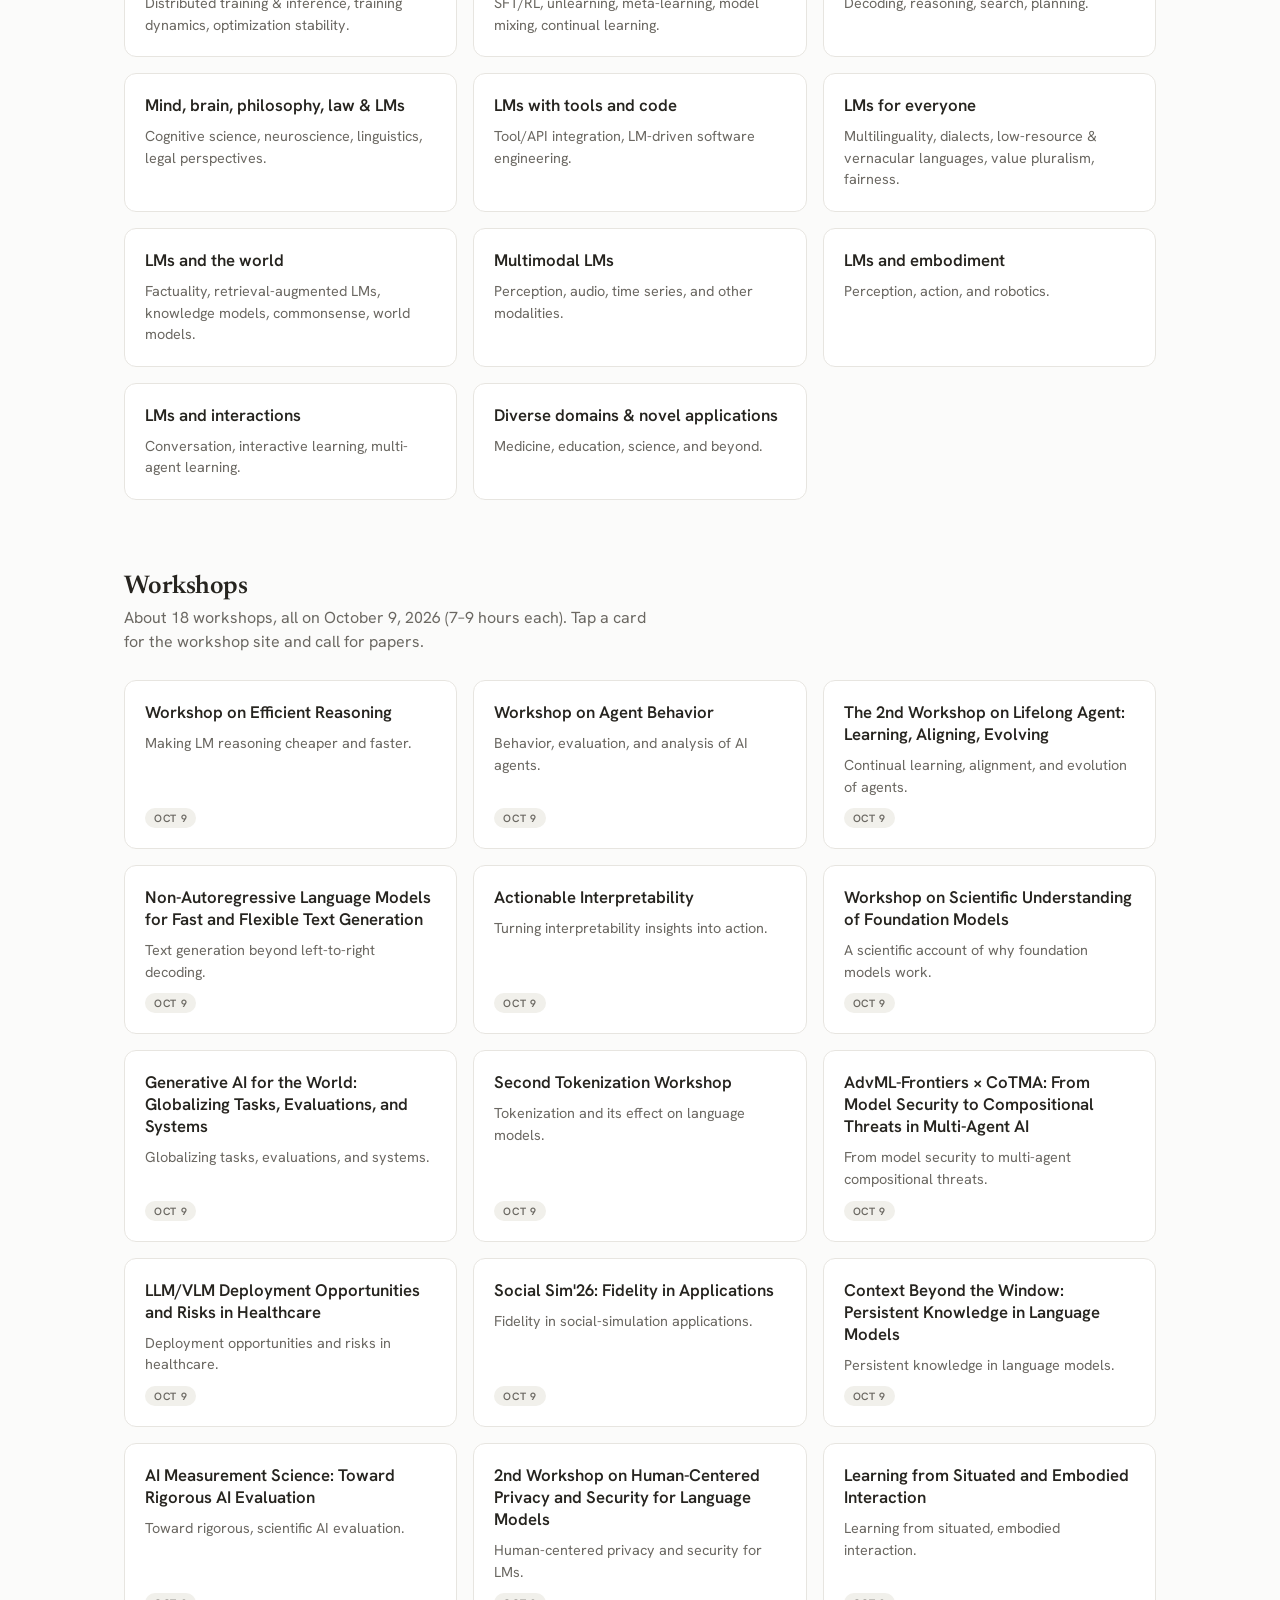
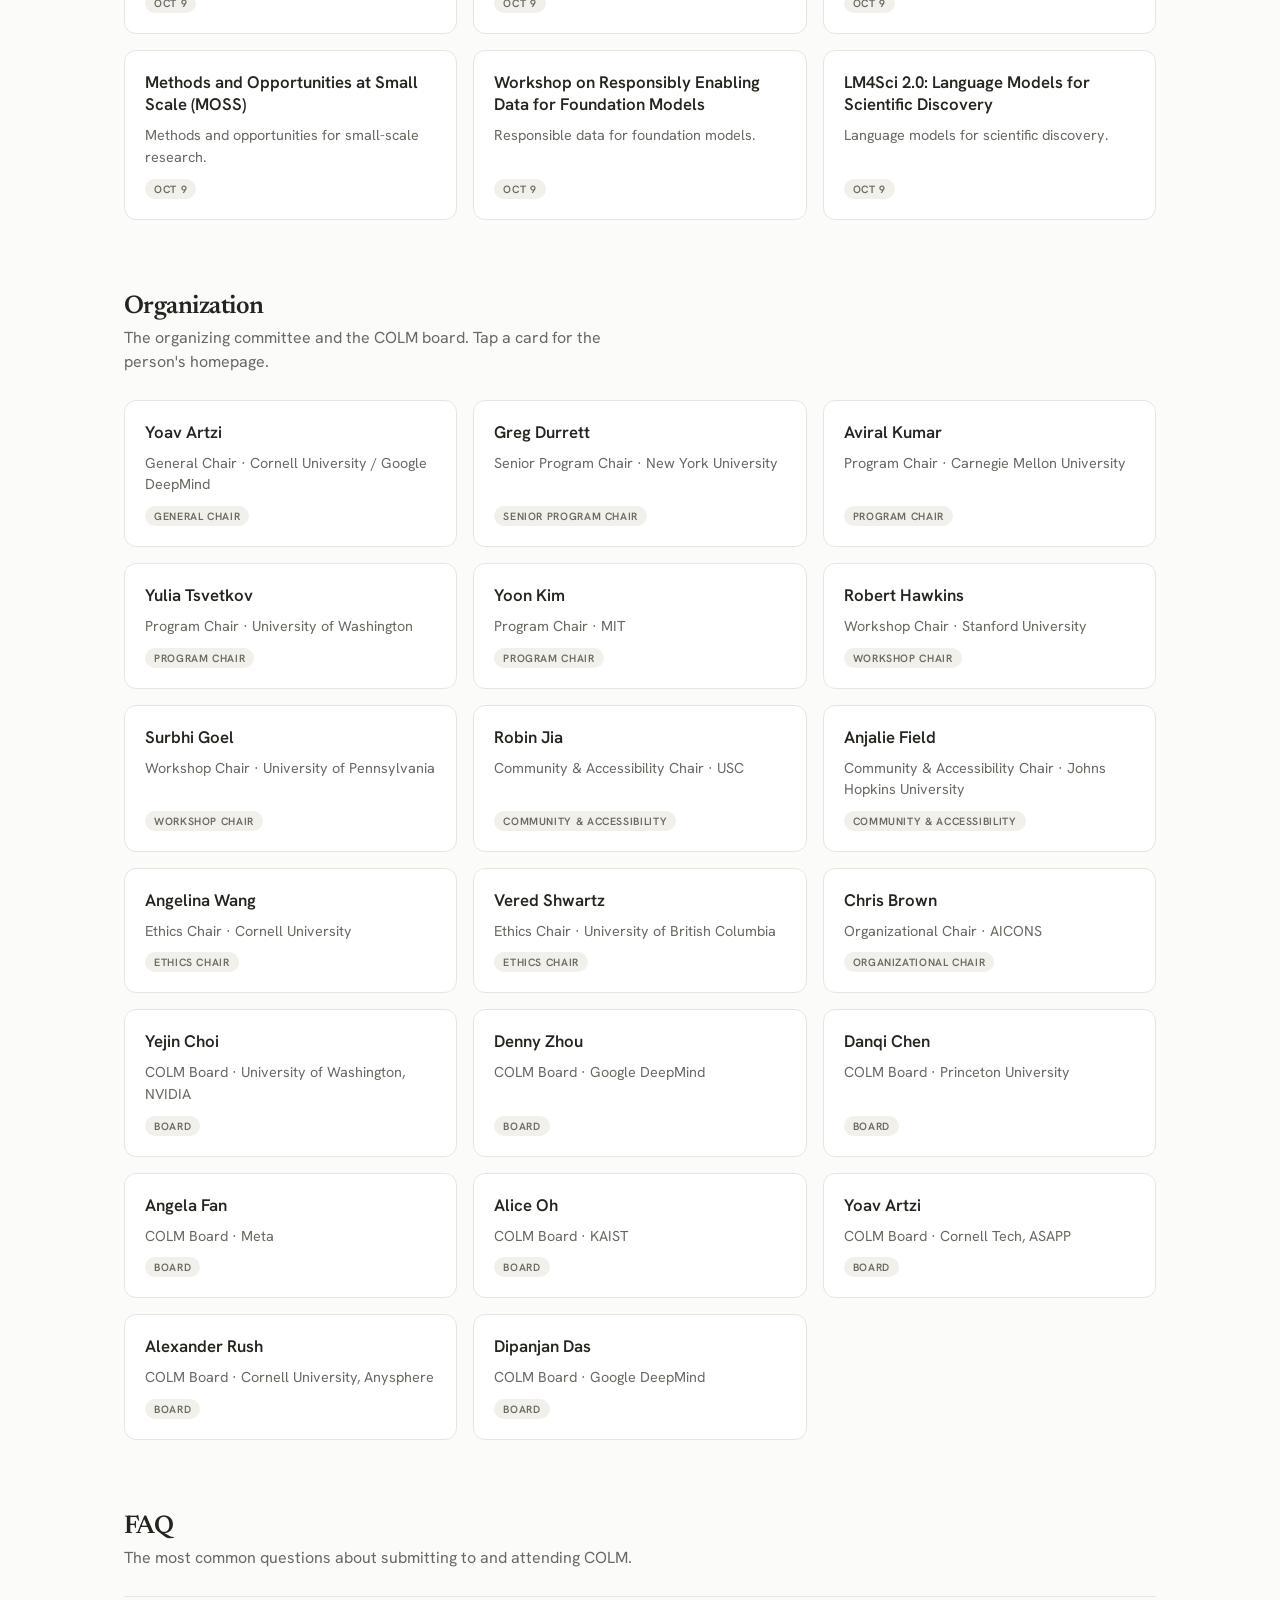
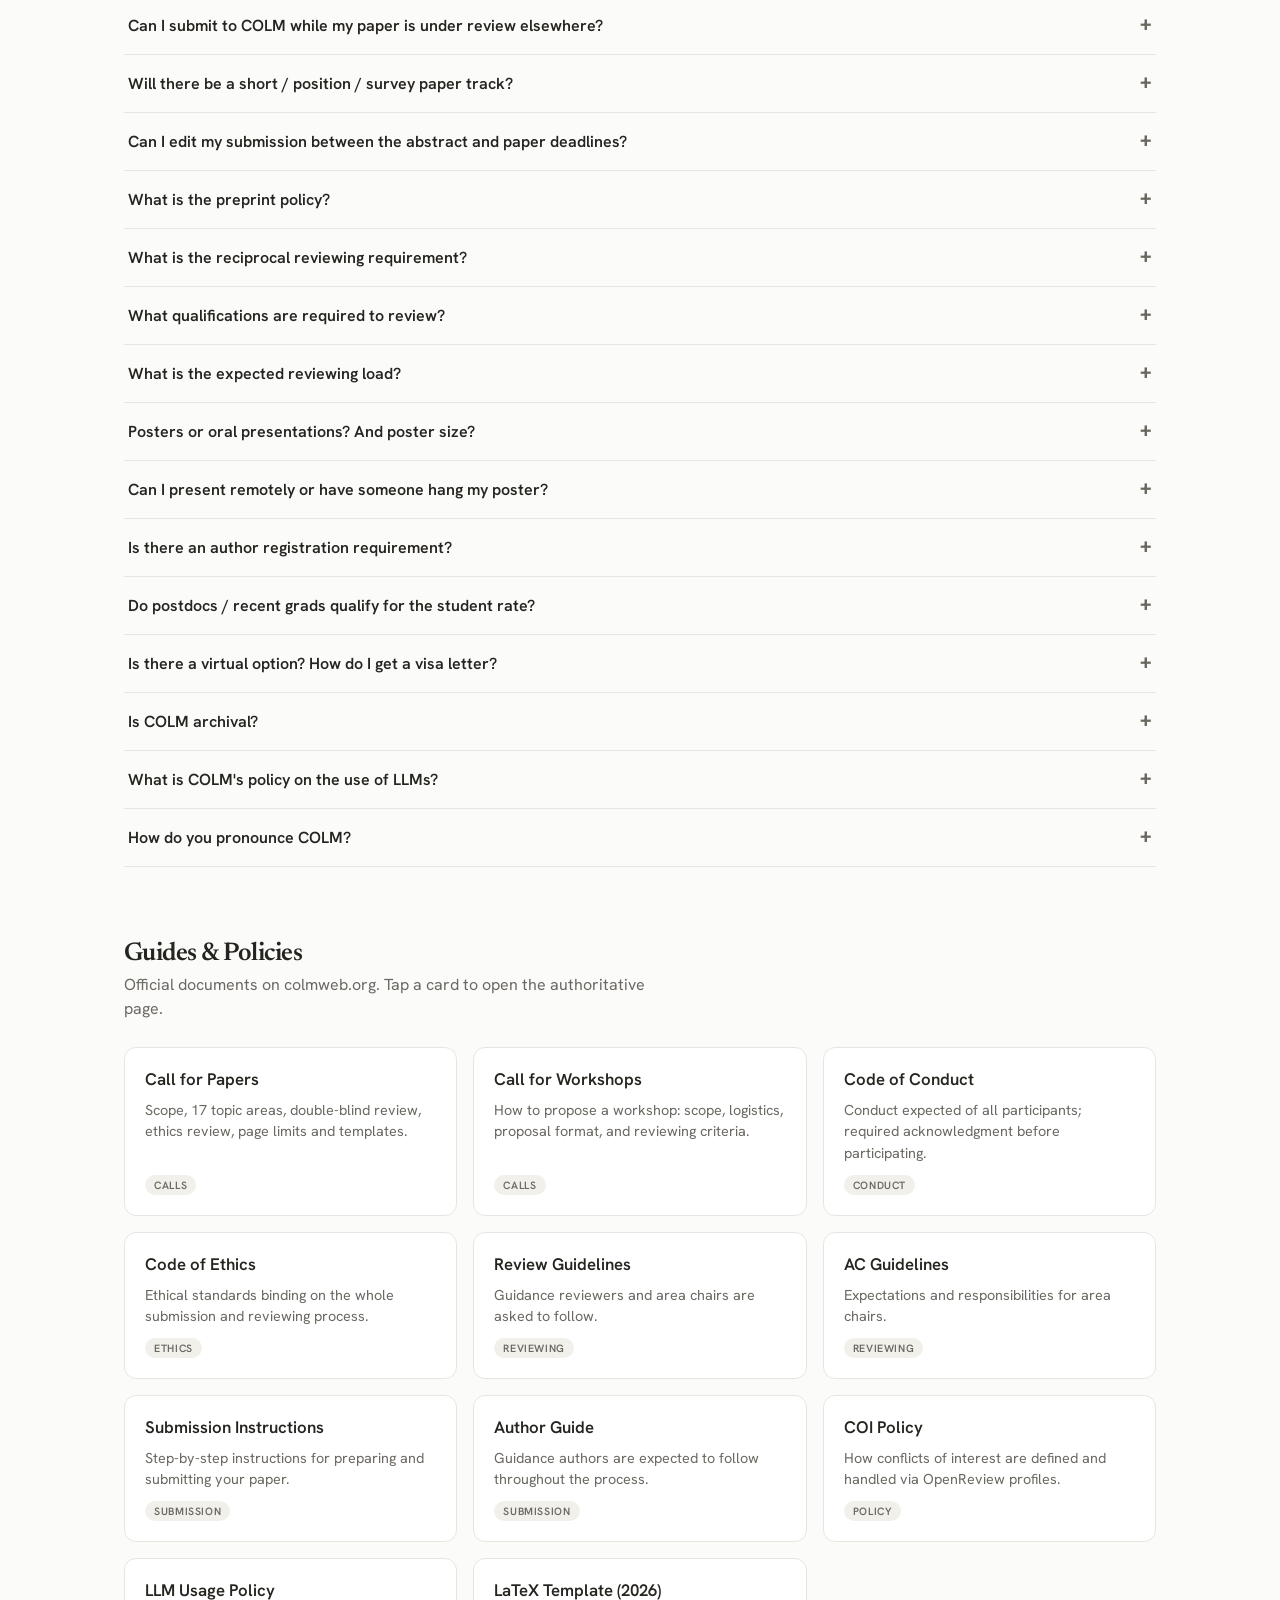
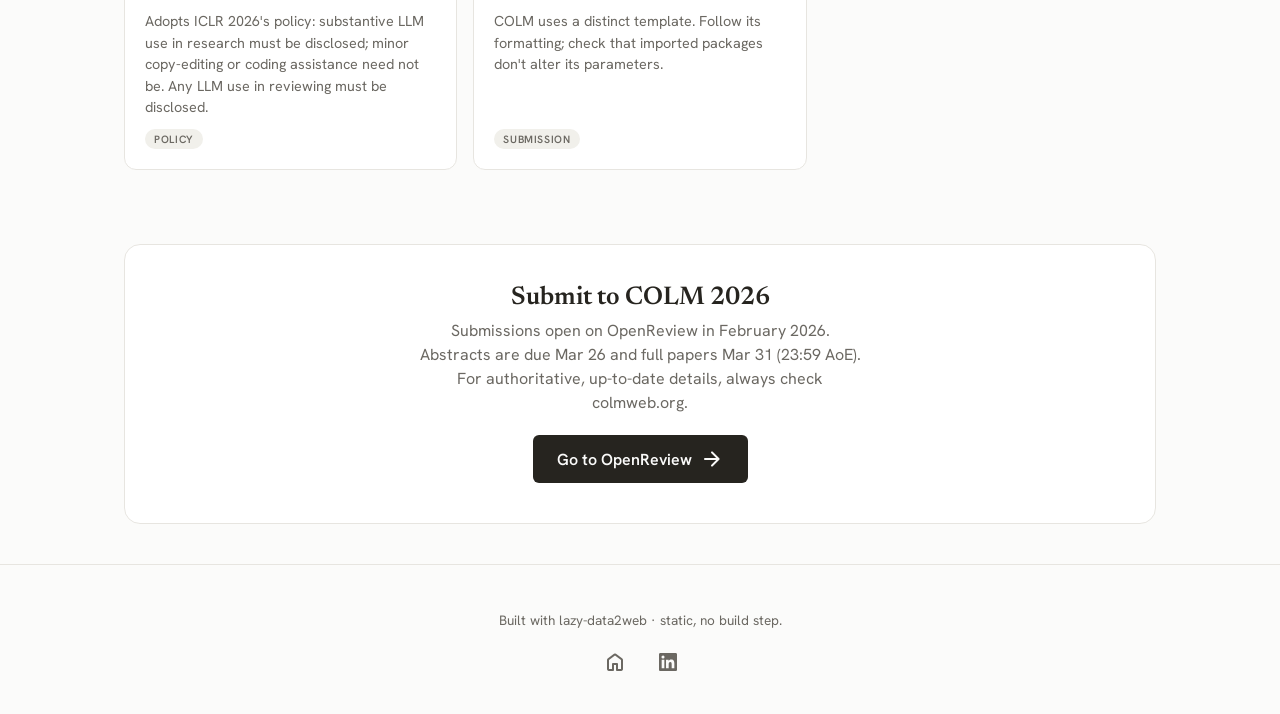
==== commit c536e7e5: "Add LinkedIn and home links to the footer" ====
--- a/index.html
+++ b/index.html
@@ -97,6 +97,14 @@
   <!-- ==== Footer ==== -->
   <footer class="footer">
     <p id="footerText" data-i18n="footer">Built with lazy-data2web · static, no build step.</p>
+      <div class="profile-links" style="display:flex;gap:12px;justify-content:center;align-items:center;margin-top:10px">
+        <a class="icon-btn" href="https://www.peteraim.com" target="_blank" rel="noopener" title="Home" aria-label="Back to peteraim.com / 返回首頁">
+          <span class="material-symbols-rounded">home</span>
+        </a>
+        <a class="icon-btn" href="https://www.linkedin.com/in/ai-med/" target="_blank" rel="noopener" title="LinkedIn" aria-label="LinkedIn (opens in new tab)">
+          <svg viewBox="0 0 24 24" width="18" height="18" fill="currentColor" aria-hidden="true"><path d="M20.45 20.45h-3.55v-5.57c0-1.33-.02-3.04-1.85-3.04-1.85 0-2.13 1.45-2.13 2.94v5.67H9.36V9h3.41v1.56h.05c.47-.9 1.63-1.85 3.36-1.85 3.6 0 4.27 2.37 4.27 5.45v6.29zM5.34 7.43a2.06 2.06 0 1 1 0-4.12 2.06 2.06 0 0 1 0 4.12zM7.12 20.45H3.56V9h3.56v11.45zM22.22 0H1.77C.79 0 0 .77 0 1.72v20.56C0 23.23.79 24 1.77 24h20.45c.98 0 1.78-.77 1.78-1.72V1.72C24 .77 23.2 0 22.22 0z"/></svg>
+        </a>
+      </div>
   </footer>
 
   <!-- ==== Scripts (order matters: data first) ==== -->
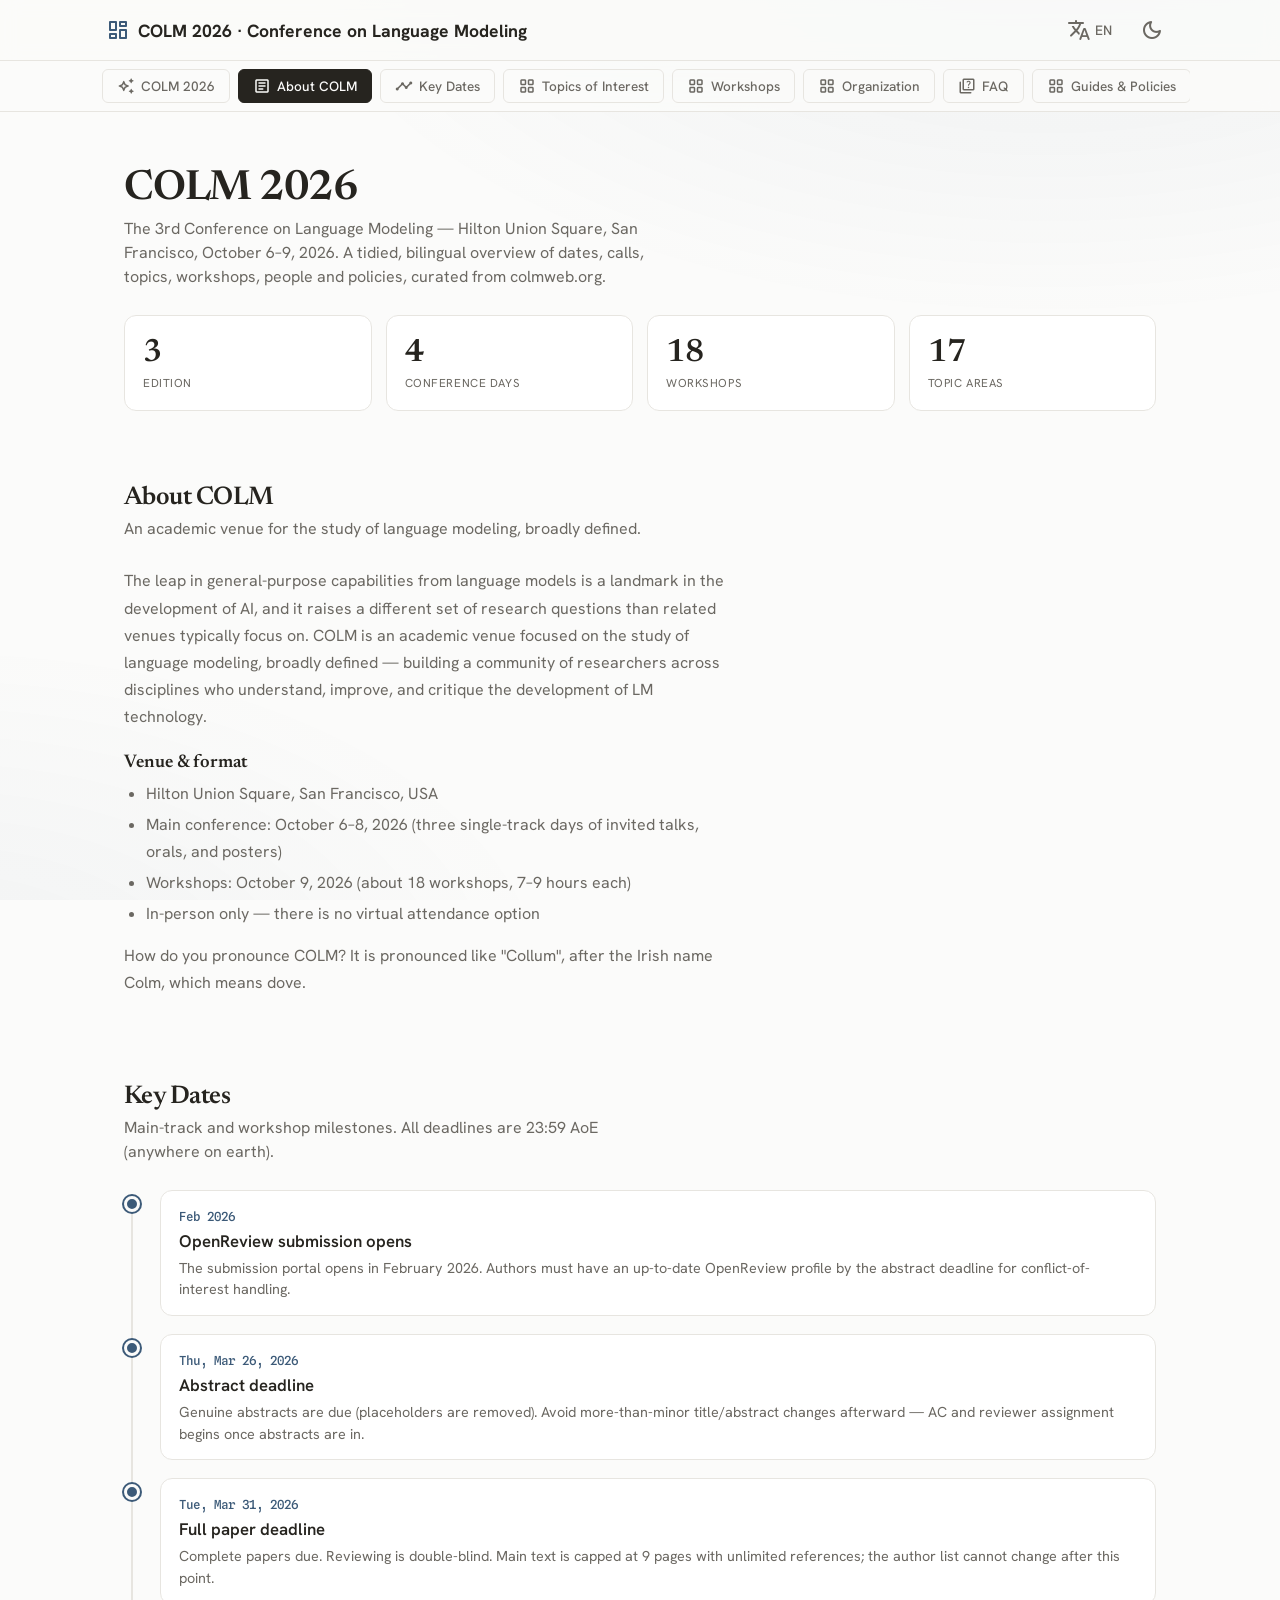
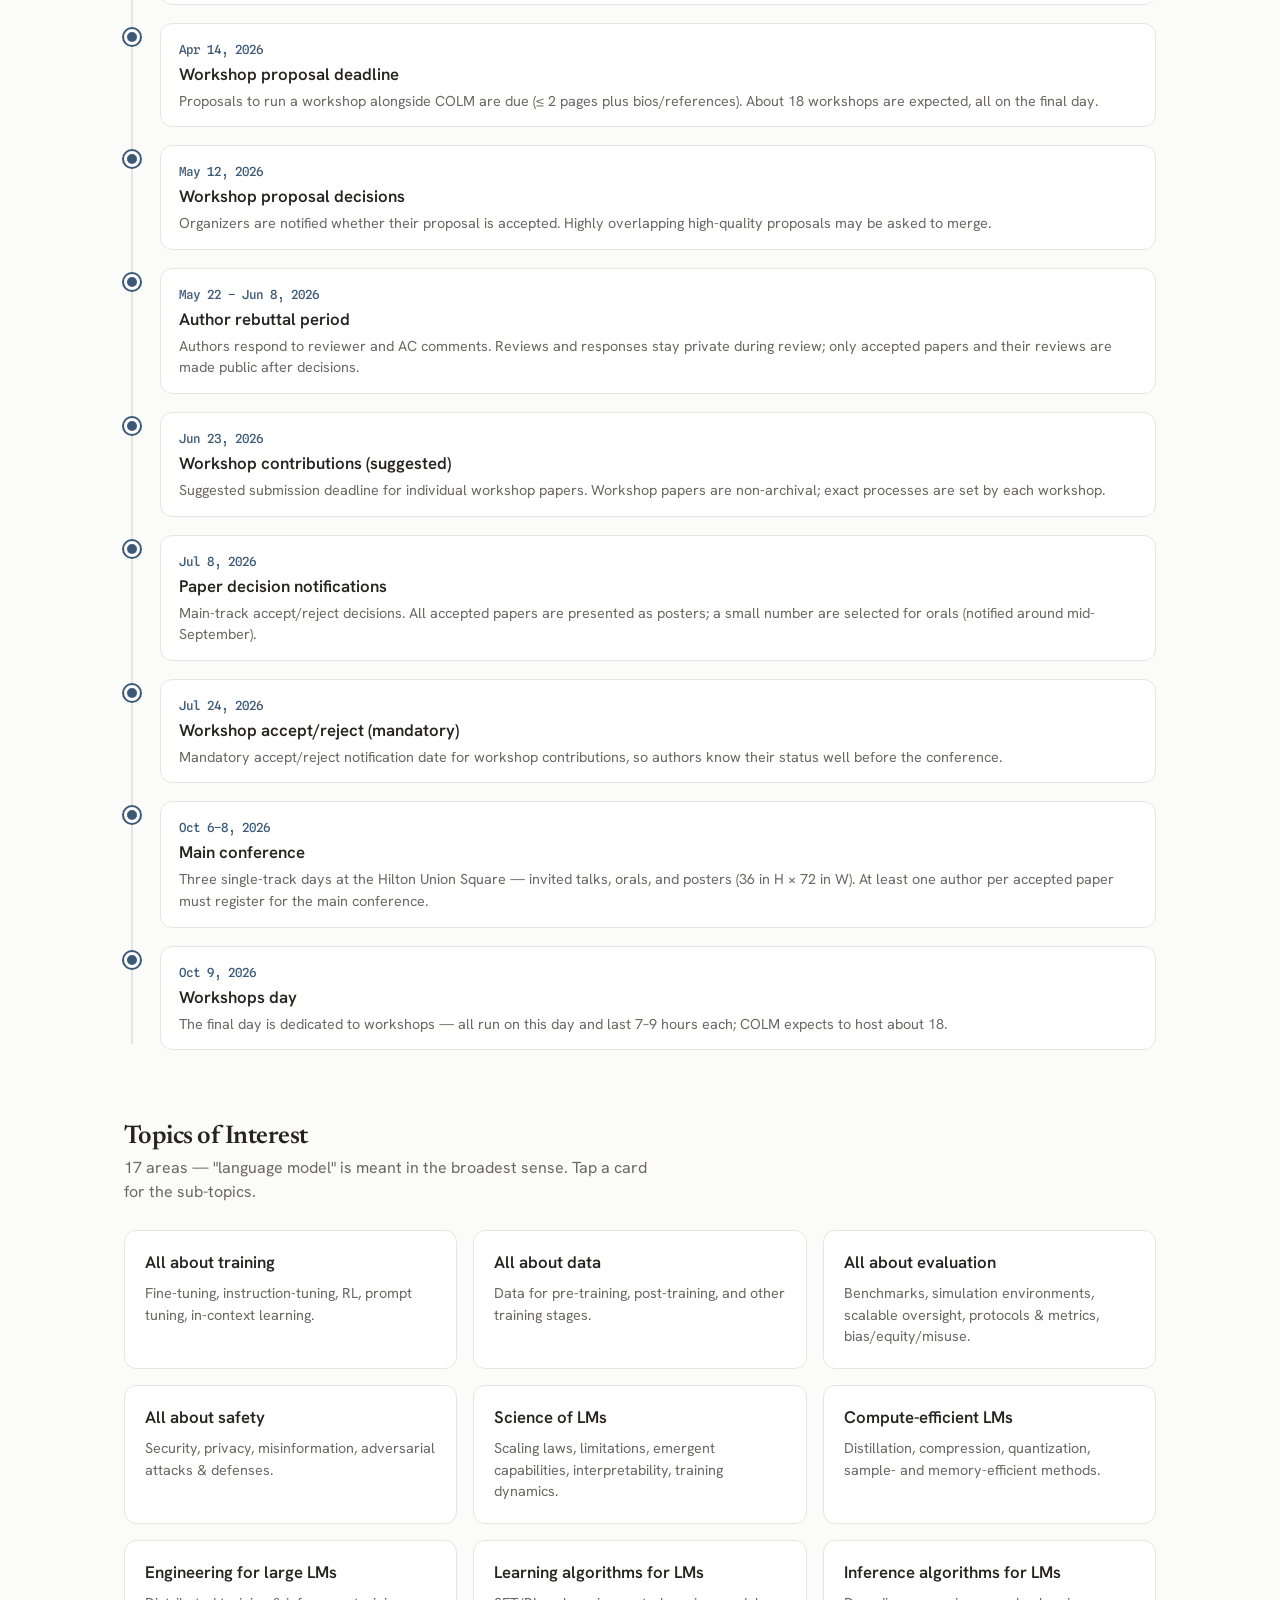
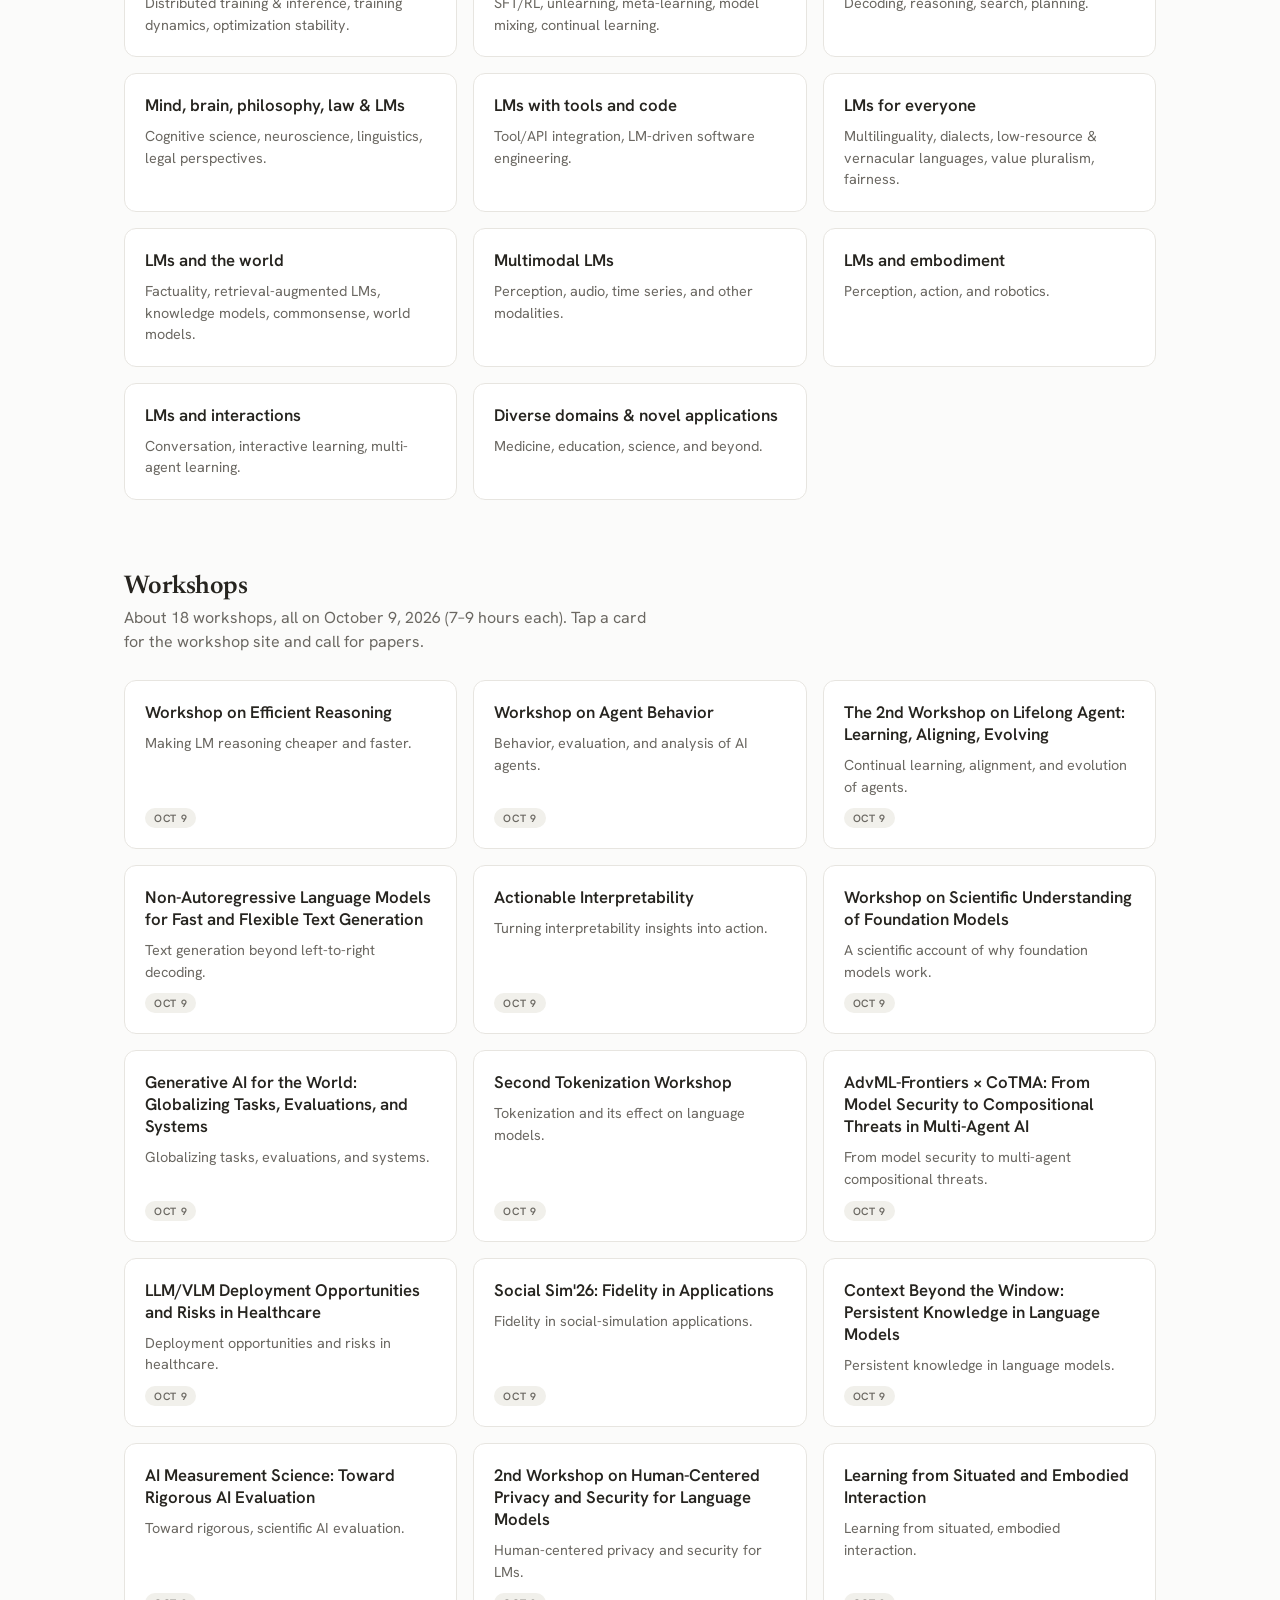
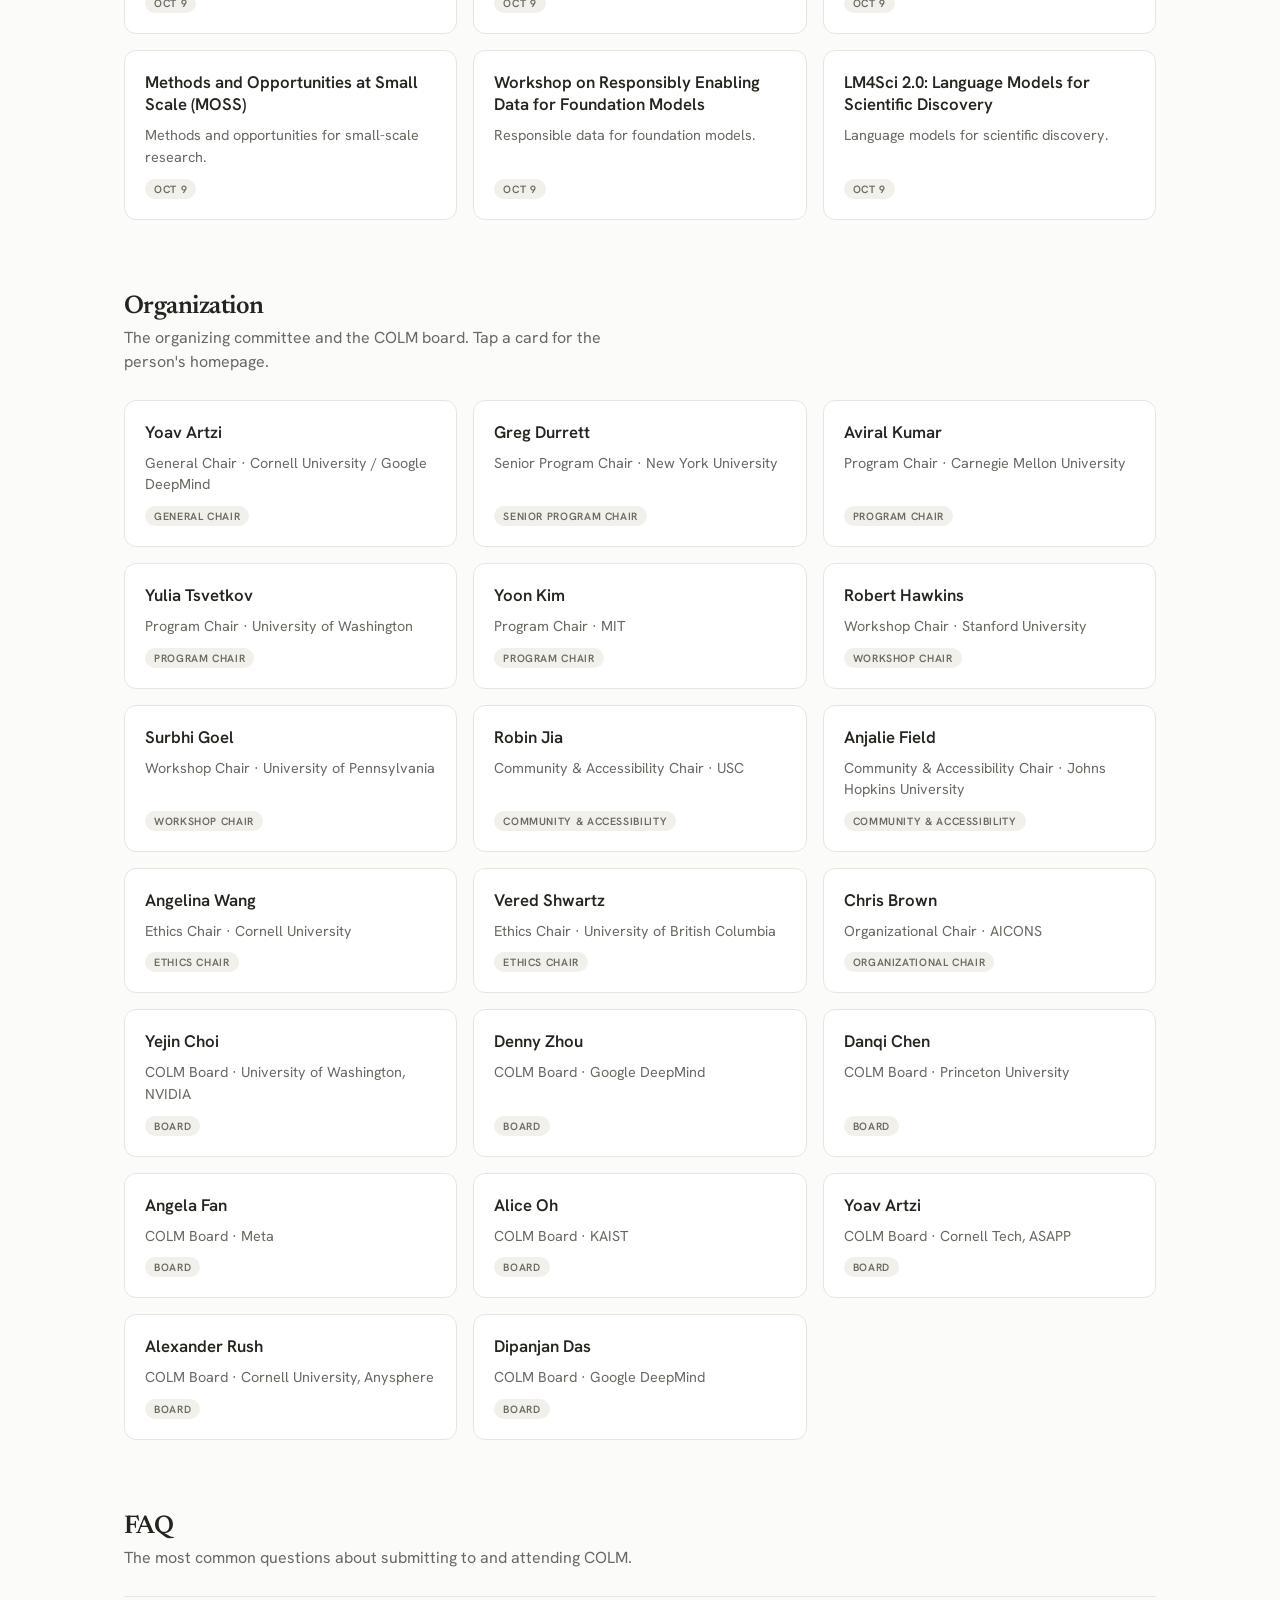
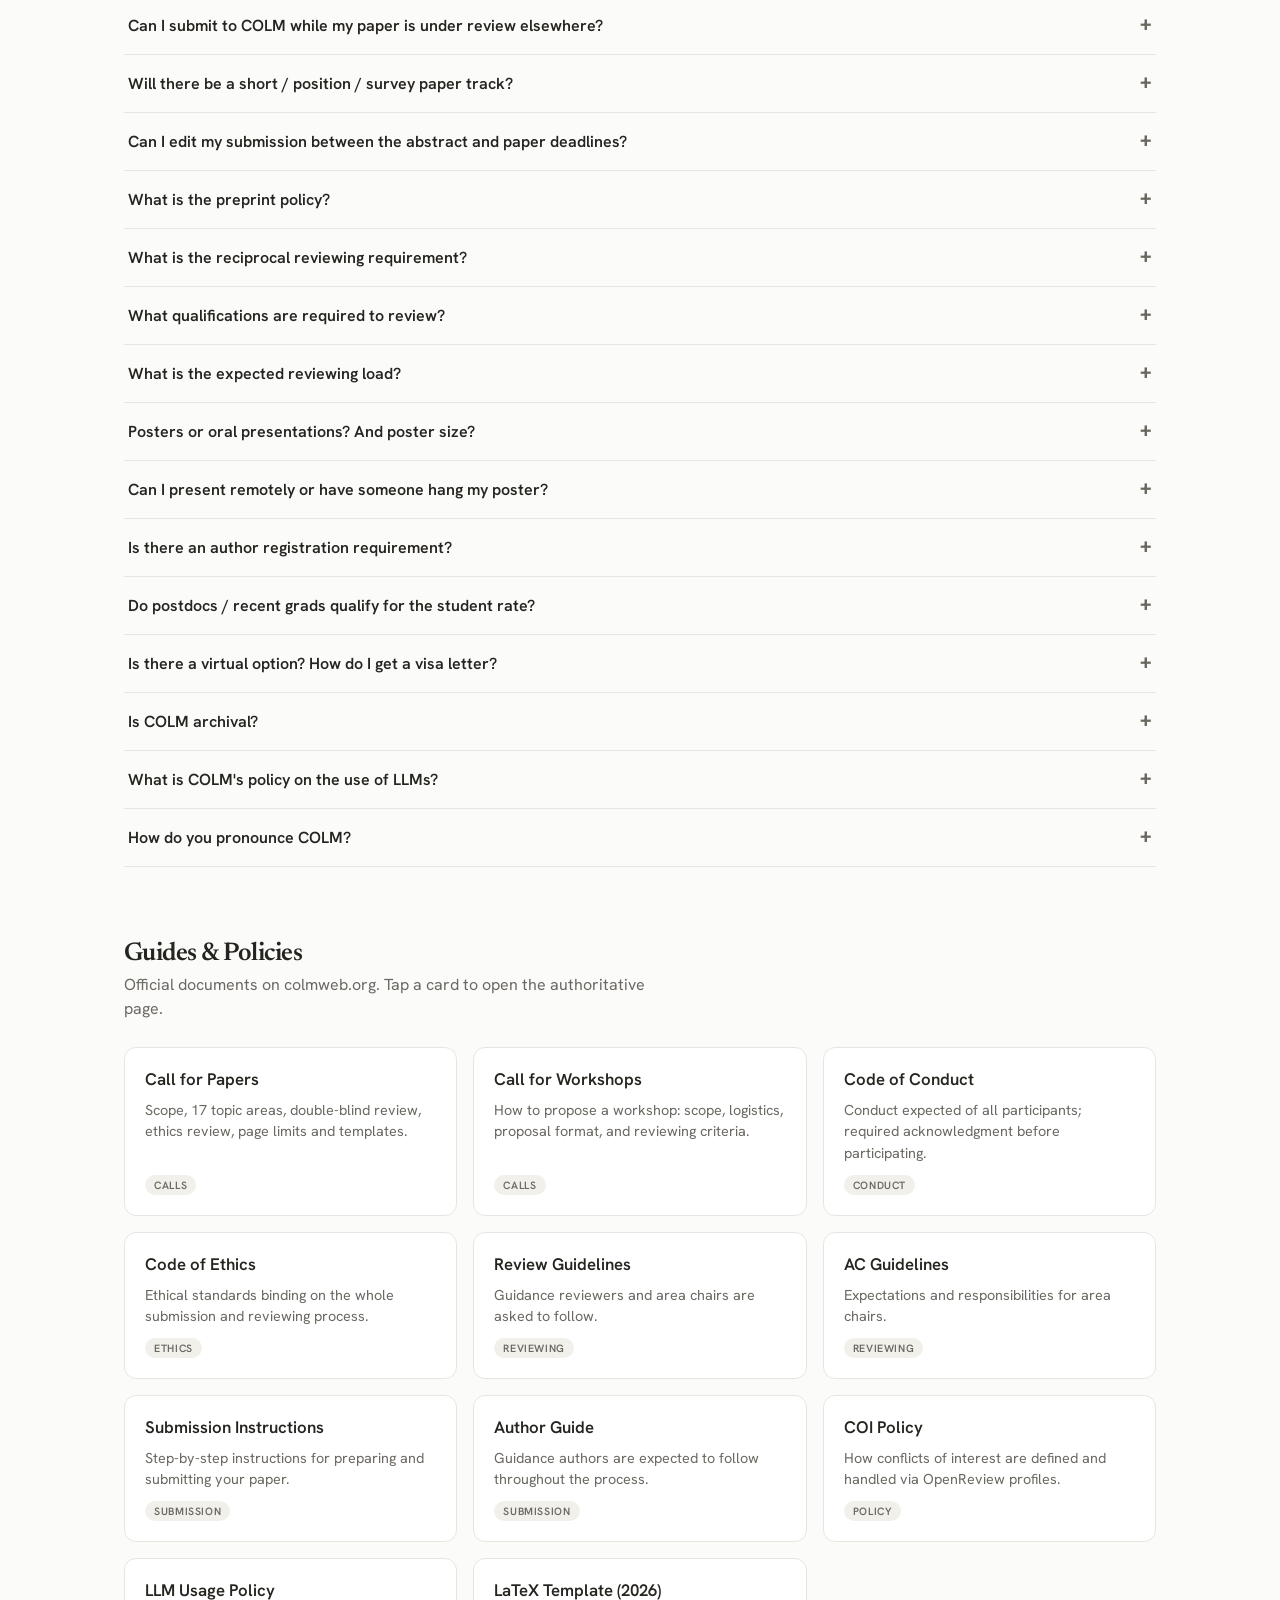
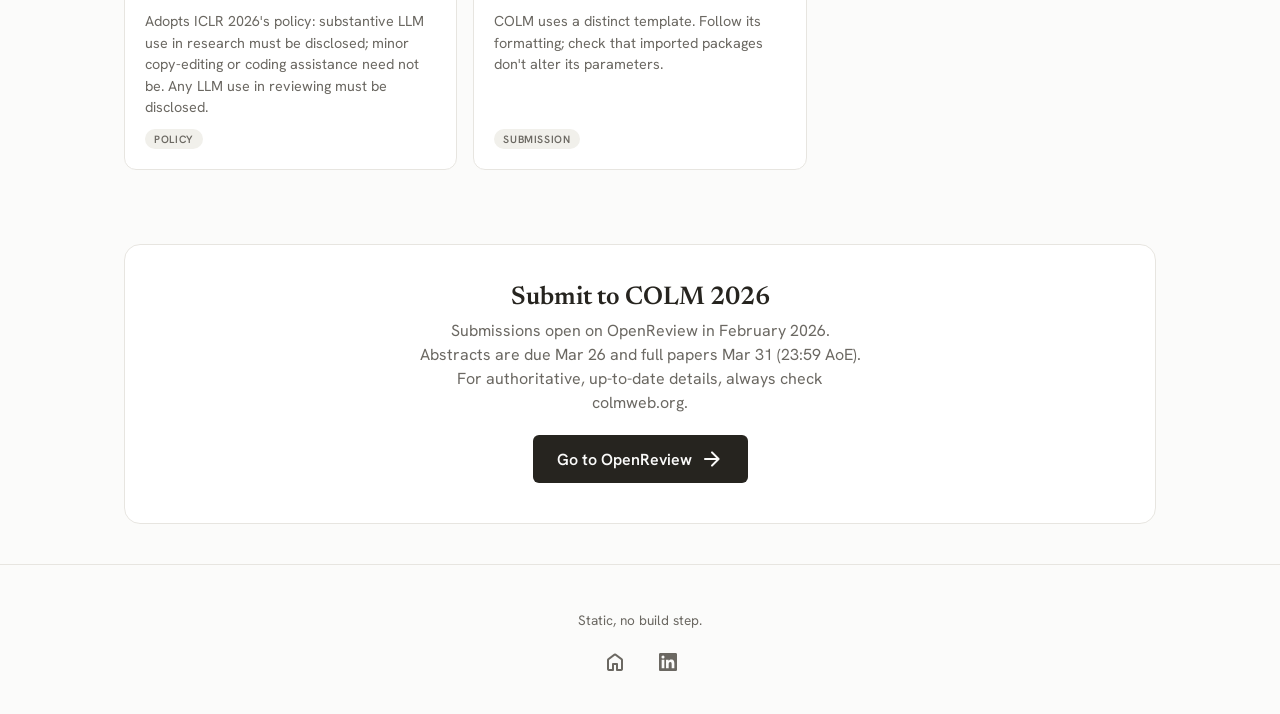
==== commit 2cea5a7a: "feat: 補齊 SEO 靜態內容與 sitemap/robots 主站與封存版本(v1、v2)的內容原本都是原始 HTML 空白、靠前端 JS 在瀏覽器端注入, 搜尋引擎第一波抓取只看得到空白頁。站" ====
--- a/index.html
+++ b/index.html
@@ -16,14 +16,14 @@
   <!-- ==== Primary meta ==== -->
   <title>COLM 2026 · Conference on Language Modeling / 語言模型會議</title>
   <meta name="description" content="Unofficial bilingual overview of COLM 2026 — the 3rd Conference on Language Modeling. Hilton Union Square, San Francisco, Oct 6–9, 2026. Dates, calls, topics, workshops, organizers, FAQ and policies, curated from colmweb.org." />
-  <link rel="canonical" href="https://tingwei161803.github.io/colm-info/" />
+  <link rel="canonical" href="https://colm-info.peteraim.com/" />
   <meta name="theme-color" content="#3C5A78" />
 
   <!-- ==== Open Graph ==== -->
   <meta property="og:type" content="website" />
   <meta property="og:title" content="COLM 2026 · Conference on Language Modeling / 語言模型會議" />
   <meta property="og:description" content="An unofficial, bilingual overview of COLM 2026 — San Francisco, Oct 6–9, 2026. Dates, calls, topics, workshops, people and policies, curated from colmweb.org." />
-  <meta property="og:url" content="https://tingwei161803.github.io/colm-info/" />
+  <meta property="og:url" content="https://colm-info.peteraim.com/" />
 
   <!-- ==== Twitter ==== -->
   <meta name="twitter:card" content="summary" />
@@ -37,7 +37,7 @@
     "@type": "WebSite",
     "name": "COLM 2026 · Conference on Language Modeling / 語言模型會議",
     "description": "Unofficial bilingual overview of COLM 2026 — the 3rd Conference on Language Modeling, San Francisco, Oct 6–9, 2026.",
-    "url": "https://tingwei161803.github.io/colm-info/"
+    "url": "https://colm-info.peteraim.com/"
   }
   </script>
 
@@ -81,7 +81,9 @@
   <span id="top"></span>
 
   <!-- ==== Composite sections (rendered in order from SITE_SECTIONS) ==== -->
-  <main id="sections" aria-live="polite"></main>
+  <main id="sections" aria-live="polite">
+<section class="section section--hero" id="overview" aria-labelledby="overview-heading"><header class="section-head"><h2 id="overview-heading">COLM 2026</h2><p class="section-head__sub">第三屆語言模型會議 —— 舊金山 Hilton Union Square,2026 年 10 月 6–9 日。將官網的日期、徵稿、主題、工作坊、組織與政策整理成一頁雙語總覽,內容整理自 colmweb.org。</p></header><div class="hero__stats"><div class="hero__stat in" data-item=""><b class="hero__stat-value" data-count="3" data-done="1">0</b><span class="hero__stat-label">屆次</span></div><div class="hero__stat in" data-item=""><b class="hero__stat-value" data-count="4" data-done="1">0</b><span class="hero__stat-label">會議天數</span></div><div class="hero__stat in" data-item=""><b class="hero__stat-value" data-count="18" data-done="1">1</b><span class="hero__stat-label">工作坊</span></div><div class="hero__stat in" data-item=""><b class="hero__stat-value" data-count="17" data-done="1">1</b><span class="hero__stat-label">徵稿主題</span></div></div></section><section class="section section--prose" id="about" aria-labelledby="about-heading"><header class="section-head"><h2 id="about-heading">關於 COLM</h2><p class="section-head__sub">一個聚焦於「廣義語言建模」研究的學術會議。</p></header><div class="prose in" data-item=""><p>語言模型在通用能力上的躍進,是人工智慧發展的里程碑,也衍生出一組與相關會議慣常聚焦不同的研究問題。COLM 是一個專注於「廣義語言建模」研究的學術會議 —— 匯聚跨領域研究者,共同理解、改進並反思語言模型技術的發展。</p><h3>地點與形式</h3><ul><li>美國舊金山 Hilton Union Square 飯店</li><li>主會議:2026 年 10 月 6–8 日(三天單軌制:邀請演講、口頭報告與海報)</li><li>工作坊:2026 年 10 月 9 日(約 18 場,每場 7–9 小時)</li><li>僅限實體參與 —— 不提供線上參與選項</li></ul><p>COLM 怎麼念?發音類似「Collum」,取自愛爾蘭名字 Colm,意思是鴿子。</p></div></section><section class="section section--timeline" id="timeline" aria-labelledby="timeline-heading"><header class="section-head"><h2 id="timeline-heading">重要日期</h2><p class="section-head__sub">主議程與工作坊的關鍵里程碑。所有截止時間為 23:59 AoE(地球任一處)。</p></header><ol class="timeline"><li class="tl-item" data-item=""><div class="tl-dot" aria-hidden="true"></div><div class="tl-card"><span class="tl-date">2026 年 2 月</span><h3 class="tl-title">OpenReview 投稿系統開放</h3><p class="tl-body">投稿入口於 2026 年 2 月開放。所有作者須在摘要截止前備妥最新的 OpenReview 個人檔案,以利處理利益衝突。</p></div></li><li class="tl-item" data-item=""><div class="tl-dot" aria-hidden="true"></div><div class="tl-card"><span class="tl-date">2026/03/26(四)</span><h3 class="tl-title">摘要截止</h3><p class="tl-body">正式摘要截止(佔位摘要將被移除)。此後請避免大幅修改標題/摘要 —— 摘要送出後即開始指派領域主席與審稿人。</p></div></li><li class="tl-item" data-item=""><div class="tl-dot" aria-hidden="true"></div><div class="tl-card"><span class="tl-date">2026/03/31(二)</span><h3 class="tl-title">完整論文截止</h3><p class="tl-body">完整論文截止。審稿採雙盲制。正文上限 9 頁、參考文獻不限頁數;此後作者名單無法更動。</p></div></li><li class="tl-item" data-item=""><div class="tl-dot" aria-hidden="true"></div><div class="tl-card"><span class="tl-date">2026/04/14</span><h3 class="tl-title">工作坊提案截止</h3><p class="tl-body">與 COLM 同期舉辦工作坊的提案截止(正文 ≤ 2 頁,另加簡歷與參考文獻)。預計約 18 場,全部安排在最後一天。</p></div></li><li class="tl-item" data-item=""><div class="tl-dot" aria-hidden="true"></div><div class="tl-card"><span class="tl-date">2026/05/12</span><h3 class="tl-title">工作坊提案結果通知</h3><p class="tl-body">通知籌辦人提案是否獲選。若多份高品質提案主題高度重疊,可能會被要求合併。</p></div></li><li class="tl-item" data-item=""><div class="tl-dot" aria-hidden="true"></div><div class="tl-card"><span class="tl-date">2026/05/22 – 06/08</span><h3 class="tl-title">作者答辯期</h3><p class="tl-body">作者回覆審稿人與領域主席的意見。審稿期間評審意見與回覆不公開;僅錄取論文及其評審意見會在決議後公開。</p></div></li><li class="tl-item" data-item=""><div class="tl-dot" aria-hidden="true"></div><div class="tl-card"><span class="tl-date">2026/06/23</span><h3 class="tl-title">工作坊投稿(建議截止)</h3><p class="tl-body">各工作坊投稿的建議截止日。工作坊論文為非典藏(non-archival),實際投稿流程由各工作坊自訂。</p></div></li><li class="tl-item" data-item=""><div class="tl-dot" aria-hidden="true"></div><div class="tl-card"><span class="tl-date">2026/07/08</span><h3 class="tl-title">論文錄取結果通知</h3><p class="tl-body">主議程錄取/拒絕結果。所有錄取論文以海報發表;少數獲選口頭報告(約 9 月中旬通知)。</p></div></li><li class="tl-item" data-item=""><div class="tl-dot" aria-hidden="true"></div><div class="tl-card"><span class="tl-date">2026/07/24</span><h3 class="tl-title">工作坊錄取/拒絕(必達)</h3><p class="tl-body">工作坊投稿必須完成錄取/拒絕通知的日期,確保作者在會議前充分得知結果。</p></div></li><li class="tl-item" data-item=""><div class="tl-dot" aria-hidden="true"></div><div class="tl-card"><span class="tl-date">2026/10/06–08</span><h3 class="tl-title">主會議</h3><p class="tl-body">在 Hilton Union Square 的三天單軌議程 —— 邀請演講、口頭報告與海報(尺寸 36 吋高 × 72 吋寬)。每篇錄取論文至少須一位作者完成主會議註冊。</p></div></li><li class="tl-item" data-item=""><div class="tl-dot" aria-hidden="true"></div><div class="tl-card"><span class="tl-date">2026/10/09</span><h3 class="tl-title">工作坊日</h3><p class="tl-body">最後一天專屬於工作坊 —— 全部在這天舉行,每場 7–9 小時;COLM 預計舉辦約 18 場。</p></div></li></ol></section><section class="section section--cards" id="topics" aria-labelledby="topics-heading"><header class="section-head"><h2 id="topics-heading">徵稿主題</h2><p class="section-head__sub">17 大領域 ——「語言模型」以最廣義理解。點一張卡片看子題。</p></header><div class="grid"><article class="card" tabindex="0" role="button" data-item="" data-slug="t-training" aria-label="訓練"><h3 class="card__title">訓練</h3><p class="card__summary">微調、指令微調、強化學習、提示微調、脈絡內學習。</p></article><article class="card" tabindex="0" role="button" data-item="" data-slug="t-data" aria-label="資料"><h3 class="card__title">資料</h3><p class="card__summary">預訓練、後訓練與各訓練階段所需的各類資料。</p></article><article class="card" tabindex="0" role="button" data-item="" data-slug="t-eval" aria-label="評測"><h3 class="card__title">評測</h3><p class="card__summary">基準、模擬環境、可擴展監督、評測協定與指標、偏誤/公平/濫用評測。</p></article><article class="card" tabindex="0" role="button" data-item="" data-slug="t-safety" aria-label="安全"><h3 class="card__title">安全</h3><p class="card__summary">資安、隱私、錯誤資訊、對抗攻擊與防禦。</p></article><article class="card" tabindex="0" role="button" data-item="" data-slug="t-science" aria-label="語言模型科學"><h3 class="card__title">語言模型科學</h3><p class="card__summary">scaling laws、根本限制、湧現能力、可解釋性、訓練動態。</p></article><article class="card" tabindex="0" role="button" data-item="" data-slug="t-efficient" aria-label="高效運算"><h3 class="card__title">高效運算</h3><p class="card__summary">蒸餾、壓縮、量化、樣本與記憶體高效方法。</p></article><article class="card" tabindex="0" role="button" data-item="" data-slug="t-engineering" aria-label="大型 LM 工程"><h3 class="card__title">大型 LM 工程</h3><p class="card__summary">分散式訓練與推論、訓練動態、最佳化穩定性。</p></article><article class="card" tabindex="0" role="button" data-item="" data-slug="t-learning" aria-label="學習演算法"><h3 class="card__title">學習演算法</h3><p class="card__summary">SFT/RL、遺忘學習、元學習、模型混合、持續學習。</p></article><article class="card" tabindex="0" role="button" data-item="" data-slug="t-inference" aria-label="推論演算法"><h3 class="card__title">推論演算法</h3><p class="card__summary">解碼、推理、搜尋、規劃。</p></article><article class="card" tabindex="0" role="button" data-item="" data-slug="t-mind" aria-label="心智、大腦、哲學、法律"><h3 class="card__title">心智、大腦、哲學、法律</h3><p class="card__summary">認知科學、神經科學、語言學、法律觀點。</p></article><article class="card" tabindex="0" role="button" data-item="" data-slug="t-tools" aria-label="工具與程式"><h3 class="card__title">工具與程式</h3><p class="card__summary">工具與 API 整合、LM 驅動的軟體工程。</p></article><article class="card" tabindex="0" role="button" data-item="" data-slug="t-everyone" aria-label="普惠 LM"><h3 class="card__title">普惠 LM</h3><p class="card__summary">多語言、方言、低資源與本土語言、價值多元、公平性。</p></article><article class="card" tabindex="0" role="button" data-item="" data-slug="t-world" aria-label="LM 與世界"><h3 class="card__title">LM 與世界</h3><p class="card__summary">事實性、檢索增強、知識模型、常識推理、世界模型。</p></article><article class="card" tabindex="0" role="button" data-item="" data-slug="t-multimodal" aria-label="多模態 LM"><h3 class="card__title">多模態 LM</h3><p class="card__summary">感知、音訊、時間序列等模態的推理與生成。</p></article><article class="card" tabindex="0" role="button" data-item="" data-slug="t-embodiment" aria-label="LM 與具身"><h3 class="card__title">LM 與具身</h3><p class="card__summary">感知、行動與機器人。</p></article><article class="card" tabindex="0" role="button" data-item="" data-slug="t-interaction" aria-label="LM 與互動"><h3 class="card__title">LM 與互動</h3><p class="card__summary">對話、互動式學習、多代理人學習。</p></article><article class="card" tabindex="0" role="button" data-item="" data-slug="t-domains" aria-label="多元領域與新應用"><h3 class="card__title">多元領域與新應用</h3><p class="card__summary">醫學、教育、科學等。</p></article></div></section><section class="section section--cards" id="workshops" aria-labelledby="workshops-heading"><header class="section-head"><h2 id="workshops-heading">工作坊</h2><p class="section-head__sub">約 18 場工作坊,全部於 2026 年 10 月 9 日舉行(每場 7–9 小時)。點卡片看工作坊網站與徵稿頁。</p></header><div class="grid"><article class="card" tabindex="0" role="button" data-item="" data-slug="w-efficient-reasoning" aria-label="高效推理工作坊"><h3 class="card__title">高效推理工作坊</h3><p class="card__summary">讓語言模型推理更省算力、更高效。</p><div class="card__tags"><span class="tag">Oct 9</span></div></article><article class="card" tabindex="0" role="button" data-item="" data-slug="w-agent-behavior" aria-label="代理人行為工作坊"><h3 class="card__title">代理人行為工作坊</h3><p class="card__summary">AI 代理人的行為、評估與分析。</p><div class="card__tags"><span class="tag">Oct 9</span></div></article><article class="card" tabindex="0" role="button" data-item="" data-slug="w-lifelong-agent" aria-label="第二屆終身學習代理人工作坊:學習、對齊、演化"><h3 class="card__title">第二屆終身學習代理人工作坊:學習、對齊、演化</h3><p class="card__summary">代理人的持續學習、對齊與演化。</p><div class="card__tags"><span class="tag">Oct 9</span></div></article><article class="card" tabindex="0" role="button" data-item="" data-slug="w-nonar-lm" aria-label="非自迴歸語言模型:快速且彈性的文字生成"><h3 class="card__title">非自迴歸語言模型:快速且彈性的文字生成</h3><p class="card__summary">跳脫逐字解碼的快速、彈性文字生成。</p><div class="card__tags"><span class="tag">Oct 9</span></div></article><article class="card" tabindex="0" role="button" data-item="" data-slug="w-actionable-interp" aria-label="可付諸行動的可解釋性"><h3 class="card__title">可付諸行動的可解釋性</h3><p class="card__summary">把可解釋性的洞見轉化為實際行動。</p><div class="card__tags"><span class="tag">Oct 9</span></div></article><article class="card" tabindex="0" role="button" data-item="" data-slug="w-science-fm" aria-label="基礎模型的科學理解工作坊"><h3 class="card__title">基礎模型的科學理解工作坊</h3><p class="card__summary">理解基礎模型為何有效的科學。</p><div class="card__tags"><span class="tag">Oct 9</span></div></article><article class="card" tabindex="0" role="button" data-item="" data-slug="w-genai4world" aria-label="面向世界的生成式 AI:任務、評測與系統的全球化"><h3 class="card__title">面向世界的生成式 AI:任務、評測與系統的全球化</h3><p class="card__summary">讓任務、評測與系統走向全球化。</p><div class="card__tags"><span class="tag">Oct 9</span></div></article><article class="card" tabindex="0" role="button" data-item="" data-slug="w-tokenization" aria-label="第二屆分詞(Tokenization)工作坊"><h3 class="card__title">第二屆分詞(Tokenization)工作坊</h3><p class="card__summary">分詞及其對語言模型的影響。</p><div class="card__tags"><span class="tag">Oct 9</span></div></article><article class="card" tabindex="0" role="button" data-item="" data-slug="w-advml-cotma" aria-label="AdvML-Frontiers × CoTMA:從模型安全到多代理 AI 的組合式威脅"><h3 class="card__title">AdvML-Frontiers × CoTMA:從模型安全到多代理 AI 的組合式威脅</h3><p class="card__summary">從模型安全到多代理 AI 的組合式威脅。</p><div class="card__tags"><span class="tag">Oct 9</span></div></article><article class="card" tabindex="0" role="button" data-item="" data-slug="w-daih-healthcare" aria-label="醫療領域中 LLM／VLM 部署的機會與風險"><h3 class="card__title">醫療領域中 LLM／VLM 部署的機會與風險</h3><p class="card__summary">醫療領域部署的機會與風險。</p><div class="card__tags"><span class="tag">Oct 9</span></div></article><article class="card" tabindex="0" role="button" data-item="" data-slug="w-social-sim" aria-label="Social Sim'26:應用中的擬真度"><h3 class="card__title">Social Sim'26:應用中的擬真度</h3><p class="card__summary">社會模擬應用中的擬真度。</p><div class="card__tags"><span class="tag">Oct 9</span></div></article><article class="card" tabindex="0" role="button" data-item="" data-slug="w-context-window" aria-label="超越上下文視窗:語言模型中的持久知識"><h3 class="card__title">超越上下文視窗:語言模型中的持久知識</h3><p class="card__summary">語言模型中的持久知識。</p><div class="card__tags"><span class="tag">Oct 9</span></div></article><article class="card" tabindex="0" role="button" data-item="" data-slug="w-ai-measurement" aria-label="AI 量測科學:邁向嚴謹的 AI 評測"><h3 class="card__title">AI 量測科學:邁向嚴謹的 AI 評測</h3><p class="card__summary">邁向嚴謹、科學的 AI 評測。</p><div class="card__tags"><span class="tag">Oct 9</span></div></article><article class="card" tabindex="0" role="button" data-item="" data-slug="w-haips-privacy" aria-label="第二屆以人為本的語言模型隱私與安全工作坊"><h3 class="card__title">第二屆以人為本的語言模型隱私與安全工作坊</h3><p class="card__summary">以人為本的語言模型隱私與安全。</p><div class="card__tags"><span class="tag">Oct 9</span></div></article><article class="card" tabindex="0" role="button" data-item="" data-slug="w-situated-embodied" aria-label="從情境化與具身互動中學習"><h3 class="card__title">從情境化與具身互動中學習</h3><p class="card__summary">從情境化與具身的互動中學習。</p><div class="card__tags"><span class="tag">Oct 9</span></div></article><article class="card" tabindex="0" role="button" data-item="" data-slug="w-moss-small-scale" aria-label="小規模下的方法與機會 (MOSS)"><h3 class="card__title">小規模下的方法與機會 (MOSS)</h3><p class="card__summary">小規模研究的方法與機會。</p><div class="card__tags"><span class="tag">Oct 9</span></div></article><article class="card" tabindex="0" role="button" data-item="" data-slug="w-redata" aria-label="為基礎模型負責任地建置資料工作坊"><h3 class="card__title">為基礎模型負責任地建置資料工作坊</h3><p class="card__summary">為基礎模型負責任地建置資料。</p><div class="card__tags"><span class="tag">Oct 9</span></div></article><article class="card" tabindex="0" role="button" data-item="" data-slug="w-lm4sci" aria-label="LM4Sci 2.0:用於科學發現的語言模型(第二屆)"><h3 class="card__title">LM4Sci 2.0:用於科學發現的語言模型(第二屆)</h3><p class="card__summary">用於科學發現的語言模型。</p><div class="card__tags"><span class="tag">Oct 9</span></div></article></div></section><section class="section section--cards" id="people" aria-labelledby="people-heading"><header class="section-head"><h2 id="people-heading">組織</h2><p class="section-head__sub">籌辦委員會與 COLM 理事會。點卡片可前往個人首頁。</p></header><div class="grid"><article class="card" tabindex="0" role="button" data-item="" data-slug="p-yoav-artzi" aria-label="Yoav Artzi"><h3 class="card__title">Yoav Artzi</h3><p class="card__summary">大會主席 · 康乃爾大學 / Google DeepMind</p><div class="card__tags"><span class="tag">General Chair</span></div></article><article class="card" tabindex="0" role="button" data-item="" data-slug="p-greg-durrett" aria-label="Greg Durrett"><h3 class="card__title">Greg Durrett</h3><p class="card__summary">資深議程主席 · 紐約大學</p><div class="card__tags"><span class="tag">Senior Program Chair</span></div></article><article class="card" tabindex="0" role="button" data-item="" data-slug="p-aviral-kumar" aria-label="Aviral Kumar"><h3 class="card__title">Aviral Kumar</h3><p class="card__summary">議程主席 · 卡內基美隆大學</p><div class="card__tags"><span class="tag">Program Chair</span></div></article><article class="card" tabindex="0" role="button" data-item="" data-slug="p-yulia-tsvetkov" aria-label="Yulia Tsvetkov"><h3 class="card__title">Yulia Tsvetkov</h3><p class="card__summary">議程主席 · 華盛頓大學</p><div class="card__tags"><span class="tag">Program Chair</span></div></article><article class="card" tabindex="0" role="button" data-item="" data-slug="p-yoon-kim" aria-label="Yoon Kim"><h3 class="card__title">Yoon Kim</h3><p class="card__summary">議程主席 · 麻省理工學院</p><div class="card__tags"><span class="tag">Program Chair</span></div></article><article class="card" tabindex="0" role="button" data-item="" data-slug="p-robert-hawkins" aria-label="Robert Hawkins"><h3 class="card__title">Robert Hawkins</h3><p class="card__summary">工作坊主席 · 史丹佛大學</p><div class="card__tags"><span class="tag">Workshop Chair</span></div></article><article class="card" tabindex="0" role="button" data-item="" data-slug="p-subhi-goel" aria-label="Surbhi Goel"><h3 class="card__title">Surbhi Goel</h3><p class="card__summary">工作坊主席 · 賓州大學</p><div class="card__tags"><span class="tag">Workshop Chair</span></div></article><article class="card" tabindex="0" role="button" data-item="" data-slug="p-robin-jia" aria-label="Robin Jia"><h3 class="card__title">Robin Jia</h3><p class="card__summary">社群與無障礙主席 · 南加州大學</p><div class="card__tags"><span class="tag">Community &amp; Accessibility</span></div></article><article class="card" tabindex="0" role="button" data-item="" data-slug="p-anjalie-field" aria-label="Anjalie Field"><h3 class="card__title">Anjalie Field</h3><p class="card__summary">社群與無障礙主席 · 約翰霍普金斯大學</p><div class="card__tags"><span class="tag">Community &amp; Accessibility</span></div></article><article class="card" tabindex="0" role="button" data-item="" data-slug="p-angelina-wang" aria-label="Angelina Wang"><h3 class="card__title">Angelina Wang</h3><p class="card__summary">倫理主席 · 康乃爾大學</p><div class="card__tags"><span class="tag">Ethics Chair</span></div></article><article class="card" tabindex="0" role="button" data-item="" data-slug="p-vered-shwartz" aria-label="Vered Shwartz"><h3 class="card__title">Vered Shwartz</h3><p class="card__summary">倫理主席 · 英屬哥倫比亞大學</p><div class="card__tags"><span class="tag">Ethics Chair</span></div></article><article class="card" tabindex="0" role="button" data-item="" data-slug="p-chris-brown" aria-label="Chris Brown"><h3 class="card__title">Chris Brown</h3><p class="card__summary">組織主席 · AICONS</p><div class="card__tags"><span class="tag">Organizational Chair</span></div></article><article class="card" tabindex="0" role="button" data-item="" data-slug="b-yejin-choi" aria-label="Yejin Choi"><h3 class="card__title">Yejin Choi</h3><p class="card__summary">COLM 理事會 · 華盛頓大學、NVIDIA</p><div class="card__tags"><span class="tag">Board</span></div></article><article class="card" tabindex="0" role="button" data-item="" data-slug="b-denny-zhou" aria-label="Denny Zhou"><h3 class="card__title">Denny Zhou</h3><p class="card__summary">COLM 理事會 · Google DeepMind</p><div class="card__tags"><span class="tag">Board</span></div></article><article class="card" tabindex="0" role="button" data-item="" data-slug="b-danqi-chen" aria-label="Danqi Chen"><h3 class="card__title">Danqi Chen</h3><p class="card__summary">COLM 理事會 · 普林斯頓大學</p><div class="card__tags"><span class="tag">Board</span></div></article><article class="card" tabindex="0" role="button" data-item="" data-slug="b-angela-fan" aria-label="Angela Fan"><h3 class="card__title">Angela Fan</h3><p class="card__summary">COLM 理事會 · Meta</p><div class="card__tags"><span class="tag">Board</span></div></article><article class="card" tabindex="0" role="button" data-item="" data-slug="b-alice-oh" aria-label="Alice Oh"><h3 class="card__title">Alice Oh</h3><p class="card__summary">COLM 理事會 · 韓國科學技術院 (KAIST)</p><div class="card__tags"><span class="tag">Board</span></div></article><article class="card" tabindex="0" role="button" data-item="" data-slug="b-yoav-artzi-board" aria-label="Yoav Artzi"><h3 class="card__title">Yoav Artzi</h3><p class="card__summary">COLM 理事會 · Cornell Tech、ASAPP</p><div class="card__tags"><span class="tag">Board</span></div></article><article class="card" tabindex="0" role="button" data-item="" data-slug="b-alexander-rush" aria-label="Alexander Rush"><h3 class="card__title">Alexander Rush</h3><p class="card__summary">COLM 理事會 · 康乃爾大學、Anysphere</p><div class="card__tags"><span class="tag">Board</span></div></article><article class="card" tabindex="0" role="button" data-item="" data-slug="b-dipanjan-das" aria-label="Dipanjan Das"><h3 class="card__title">Dipanjan Das</h3><p class="card__summary">COLM 理事會 · Google DeepMind</p><div class="card__tags"><span class="tag">Board</span></div></article></div></section><section class="section section--accordion" id="faq" aria-labelledby="faq-heading"><header class="section-head"><h2 id="faq-heading">常見問題</h2><p class="section-head__sub">關於投稿與參加 COLM 最常見的問題。</p></header><div class="accordion"><details class="acc-item" data-item=""><summary class="acc-q"><span>論文在其他會議審查中,可以同時投 COLM 嗎?</span><span class="material-symbols-rounded acc-chevron" aria-hidden="true">expand_more</span></summary><div class="acc-a">不行 —— COLM 不允許重複投稿。在 COLM 審查中的完整論文不得同時於其他會議(如 ICML／NeurIPS)審查;任何處於 ARR 流程(不論階段)的論文都算作投稿中。重複投稿檢查會在完整論文截止後進行。同時投稿至非典藏工作坊則不受限。</div></details><details class="acc-item" data-item=""><summary class="acc-q"><span>會有短文／立場論文／綜述論文的分軌嗎?</span><span class="material-symbols-rounded acc-chevron" aria-hidden="true">expand_more</span></summary><div class="acc-a">2026 年為求流程簡化,沒有獨立的短文分軌,也不另設立場論文的徵稿或審查。同樣沒有專門的綜述論文分軌,但你仍可投稿綜述論文,系統會分派給合適的領域主席與審稿人。</div></details><details class="acc-item" data-item=""><summary class="acc-q"><span>在摘要與完整論文截止之間可以修改投稿嗎?</span><span class="material-symbols-rounded acc-chevron" aria-hidden="true">expand_more</span></summary><div class="acc-a">可以 —— 所有欄位在完整論文截止前都可編輯,但請盡量減少修改,以免影響程序委員會的作業。</div></details><details class="acc-item" data-item=""><summary class="acc-q"><span>預印本(preprint)政策為何?</span><span class="material-symbols-rounded acc-chevron" aria-hidden="true">expand_more</span></summary><div class="acc-a">允許非匿名的預印本(arXiv、社群媒體、網站)。審稿人會被告知不主動搜尋預印本,即使看到也不構成利益衝突。你可以投稿已是預印本的研究而不引用它,但作者過去已發表的相關著作仍須引用,並做適當匿名化。</div></details><details class="acc-item" data-item=""><summary class="acc-q"><span>互惠審稿(reciprocal reviewing)要求是什麼?</span><span class="material-symbols-rounded acc-chevron" aria-hidden="true">expand_more</span></summary><div class="acc-a">有兩項要求。每篇投稿:每篇論文須貢獻一位審稿人(表單可指定一位或標記豁免)。每位作者:在 4 篇以上投稿掛名的作者會自動被加入審稿池,除非已是程序委員會或組織成員。目的是讓審稿人數量隨投稿量擴充。</div></details><details class="acc-item" data-item=""><summary class="acc-q"><span>擔任審稿人需要什麼資格?</span><span class="material-symbols-rounded acc-chevron" aria-hidden="true">expand_more</span></summary><div class="acc-a">審稿人應具備相當於機器學習領域二年級研究生的研究經驗,並曾在相關會議(如 ACL、EMNLP、ICML、NeurIPS、ICLR)以主要作者身分發表至少兩篇同儕審查論文。強烈建議首次審稿者尋找具資格與經驗的指導者協助。</div></details><details class="acc-item" data-item=""><summary class="acc-q"><span>預期的審稿量是多少?</span><span class="material-symbols-rounded acc-chevron" aria-hidden="true">expand_more</span></summary><div class="acc-a">每位審稿人最多約 5 篇論文。</div></details><details class="acc-item" data-item=""><summary class="acc-q"><span>是海報還是口頭報告?海報尺寸多大?</span><span class="material-symbols-rounded acc-chevron" aria-hidden="true">expand_more</span></summary><div class="acc-a">所有論文皆以海報發表;少數會獲選為口頭報告(作者約於 9 月中旬收到通知)。海報尺寸為 36 英吋(高)× 72 英吋(寬)。</div></details><details class="acc-item" data-item=""><summary class="acc-q"><span>可以遠距報告,或請人代為張貼海報嗎?</span><span class="material-symbols-rounded acc-chevron" aria-hidden="true">expand_more</span></summary><div class="acc-a">不提供遠距報告,大會也無法代為張貼海報。COLM 僅限實體參與,投稿即代表負有到場發表的責任。若你確實無法出席,建議請一位會出席的同事代為報告。</div></details><details class="acc-item" data-item=""><summary class="acc-q"><span>有作者註冊要求嗎?</span><span class="material-symbols-rounded acc-chevron" aria-hidden="true">expand_more</span></summary><div class="acc-a">每篇錄取論文至少須有一位作者完成主會議註冊(僅註冊工作坊不算)。學生只需學生註冊即可;即使一位作者有多篇錄取論文,也只需一次註冊。</div></details><details class="acc-item" data-item=""><summary class="acc-q"><span>博士後／剛畢業者適用學生費率嗎?</span><span class="material-symbols-rounded acc-chevron" aria-hidden="true">expand_more</span></summary><div class="acc-a">若你是剛畢業、以學生身分發表者,請以「學生」註冊。其他非業界研究者 —— 包含博士後、教職與獨立研究者 —— 應以「學術」身分註冊。</div></details><details class="acc-item" data-item=""><summary class="acc-q"><span>有線上參與選項嗎?如何取得簽證邀請函?</span><span class="material-symbols-rounded acc-chevron" aria-hidden="true">expand_more</span></summary><div class="acc-a">COLM 僅限實體參與,沒有線上參與選項。完成註冊後,你可下載供簽證使用的邀請函。</div></details><details class="acc-item" data-item=""><summary class="acc-q"><span>COLM 是典藏會議嗎?</span><span class="material-symbols-rounded acc-chevron" aria-hidden="true">expand_more</span></summary><div class="acc-a">是的,COLM 為典藏(archival)會議。你可以另外投稿至非典藏的場合,但不得投稿至其他典藏會議。</div></details><details class="acc-item" data-item=""><summary class="acc-q"><span>COLM 對使用大型語言模型(LLM)的政策為何?</span><span class="material-symbols-rounded acc-chevron" aria-hidden="true">expand_more</span></summary><div class="acc-a">COLM 2026 採用 ICLR 2026 的 LLM 政策(修改為:寫作/程式上的輕微協助不需揭露)。實質使用 —— 發想點子、撰寫原創內容或參考文獻、生成資料/圖表、用於評估 —— 須揭露。審稿中任何 LLM 使用都須揭露。作者與審稿人對自身貢獻負最終責任。</div></details><details class="acc-item" data-item=""><summary class="acc-q"><span>COLM 怎麼念?</span><span class="material-symbols-rounded acc-chevron" aria-hidden="true">expand_more</span></summary><div class="acc-a">念作「Collum」,取自愛爾蘭名字 Colm —— 意思是鴿子。</div></details></div></section><section class="section section--cards" id="policies" aria-labelledby="policies-heading"><header class="section-head"><h2 id="policies-heading">指南與政策</h2><p class="section-head__sub">colmweb.org 上的官方文件。點卡片開啟權威頁面。</p></header><div class="grid"><article class="card" tabindex="0" role="button" data-item="" data-slug="g-cfp" aria-label="論文徵稿 (CFP)"><h3 class="card__title">論文徵稿 (CFP)</h3><p class="card__summary">徵稿範圍、17 大主題、雙盲審查、倫理審查、頁數限制與範本。</p><div class="card__tags"><span class="tag">Calls</span></div></article><article class="card" tabindex="0" role="button" data-item="" data-slug="g-cfw" aria-label="工作坊徵稿 (CFW)"><h3 class="card__title">工作坊徵稿 (CFW)</h3><p class="card__summary">如何提案工作坊:範圍、後勤安排、提案格式與審查標準。</p><div class="card__tags"><span class="tag">Calls</span></div></article><article class="card" tabindex="0" role="button" data-item="" data-slug="g-coc" aria-label="行為準則"><h3 class="card__title">行為準則</h3><p class="card__summary">所有與會者應遵守的行為規範;參與前須確認同意。</p><div class="card__tags"><span class="tag">Conduct</span></div></article><article class="card" tabindex="0" role="button" data-item="" data-slug="g-coe" aria-label="倫理準則"><h3 class="card__title">倫理準則</h3><p class="card__summary">對整個投稿與審查流程具約束力的倫理標準。</p><div class="card__tags"><span class="tag">Ethics</span></div></article><article class="card" tabindex="0" role="button" data-item="" data-slug="g-review" aria-label="審稿指引"><h3 class="card__title">審稿指引</h3><p class="card__summary">審稿人與領域主席應遵循的指引。</p><div class="card__tags"><span class="tag">Reviewing</span></div></article><article class="card" tabindex="0" role="button" data-item="" data-slug="g-ac" aria-label="領域主席指引"><h3 class="card__title">領域主席指引</h3><p class="card__summary">對領域主席(AC)的期待與職責。</p><div class="card__tags"><span class="tag">Reviewing</span></div></article><article class="card" tabindex="0" role="button" data-item="" data-slug="g-submission" aria-label="投稿說明"><h3 class="card__title">投稿說明</h3><p class="card__summary">準備與送出論文的逐步說明。</p><div class="card__tags"><span class="tag">Submission</span></div></article><article class="card" tabindex="0" role="button" data-item="" data-slug="g-author" aria-label="作者指南"><h3 class="card__title">作者指南</h3><p class="card__summary">作者在整個流程中應遵循的指引。</p><div class="card__tags"><span class="tag">Submission</span></div></article><article class="card" tabindex="0" role="button" data-item="" data-slug="g-coi" aria-label="利益衝突政策"><h3 class="card__title">利益衝突政策</h3><p class="card__summary">利益衝突的定義,以及如何透過 OpenReview 檔案處理。</p><div class="card__tags"><span class="tag">Policy</span></div></article><article class="card" tabindex="0" role="button" data-item="" data-slug="g-llm" aria-label="大型語言模型使用政策"><h3 class="card__title">大型語言模型使用政策</h3><p class="card__summary">採用 ICLR 2026 政策:研究中實質使用 LLM 須揭露;僅小幅文字潤飾或程式輔助則不需。審稿中任何 LLM 使用都須揭露。</p><div class="card__tags"><span class="tag">Policy</span></div></article><article class="card" tabindex="0" role="button" data-item="" data-slug="g-template" aria-label="LaTeX 範本 (2026)"><h3 class="card__title">LaTeX 範本 (2026)</h3><p class="card__summary">COLM 使用與其他會議不同的範本。請遵守其格式,並確認匯入的套件未更動範本參數。</p><div class="card__tags"><span class="tag">Submission</span></div></article></div></section><section class="section section--cta" id="submit"><div class="cta-card" data-item=""><h2>投稿 COLM 2026</h2><p>投稿系統 2026 年 2 月於 OpenReview 開放。摘要 3/26 截止、完整論文 3/31 截止(23:59 AoE)。最新且權威的資訊請以 colmweb.org 為準。</p><a class="cta-btn" href="https://openreview.net/group?id=colmweb.org/COLM/2026/Conference" target="_blank" rel="noopener">前往 OpenReview<span class="material-symbols-rounded" aria-hidden="true">arrow_forward</span></a></div></section>
+</main>
 
   <!-- ==== Detail dialog (used by card sections) ==== -->
   <dialog class="dialog" id="dialog" aria-labelledby="dialogTitle">
@@ -96,7 +98,7 @@
 
   <!-- ==== Footer ==== -->
   <footer class="footer">
-    <p id="footerText" data-i18n="footer">Built with lazy-data2web · static, no build step.</p>
+    <p id="footerText" data-i18n="footer">Static, no build step.</p>
       <div class="profile-links" style="display:flex;gap:12px;justify-content:center;align-items:center;margin-top:10px">
         <a class="icon-btn" href="https://www.peteraim.com" target="_blank" rel="noopener" title="Home" aria-label="Back to peteraim.com / 返回首頁">
           <span class="material-symbols-rounded">home</span>
--- a/assets/styles.css
+++ b/assets/styles.css
@@ -1,5 +1,5 @@
 /* =========================================================================
-   lazy-data2web · composite · Material Design 3 baseline
+   composite · Material Design 3 baseline
    Pure CSS, no preprocessor, no build step.
    A single long page of typed section-blocks + sticky section nav.
    ========================================================================= */
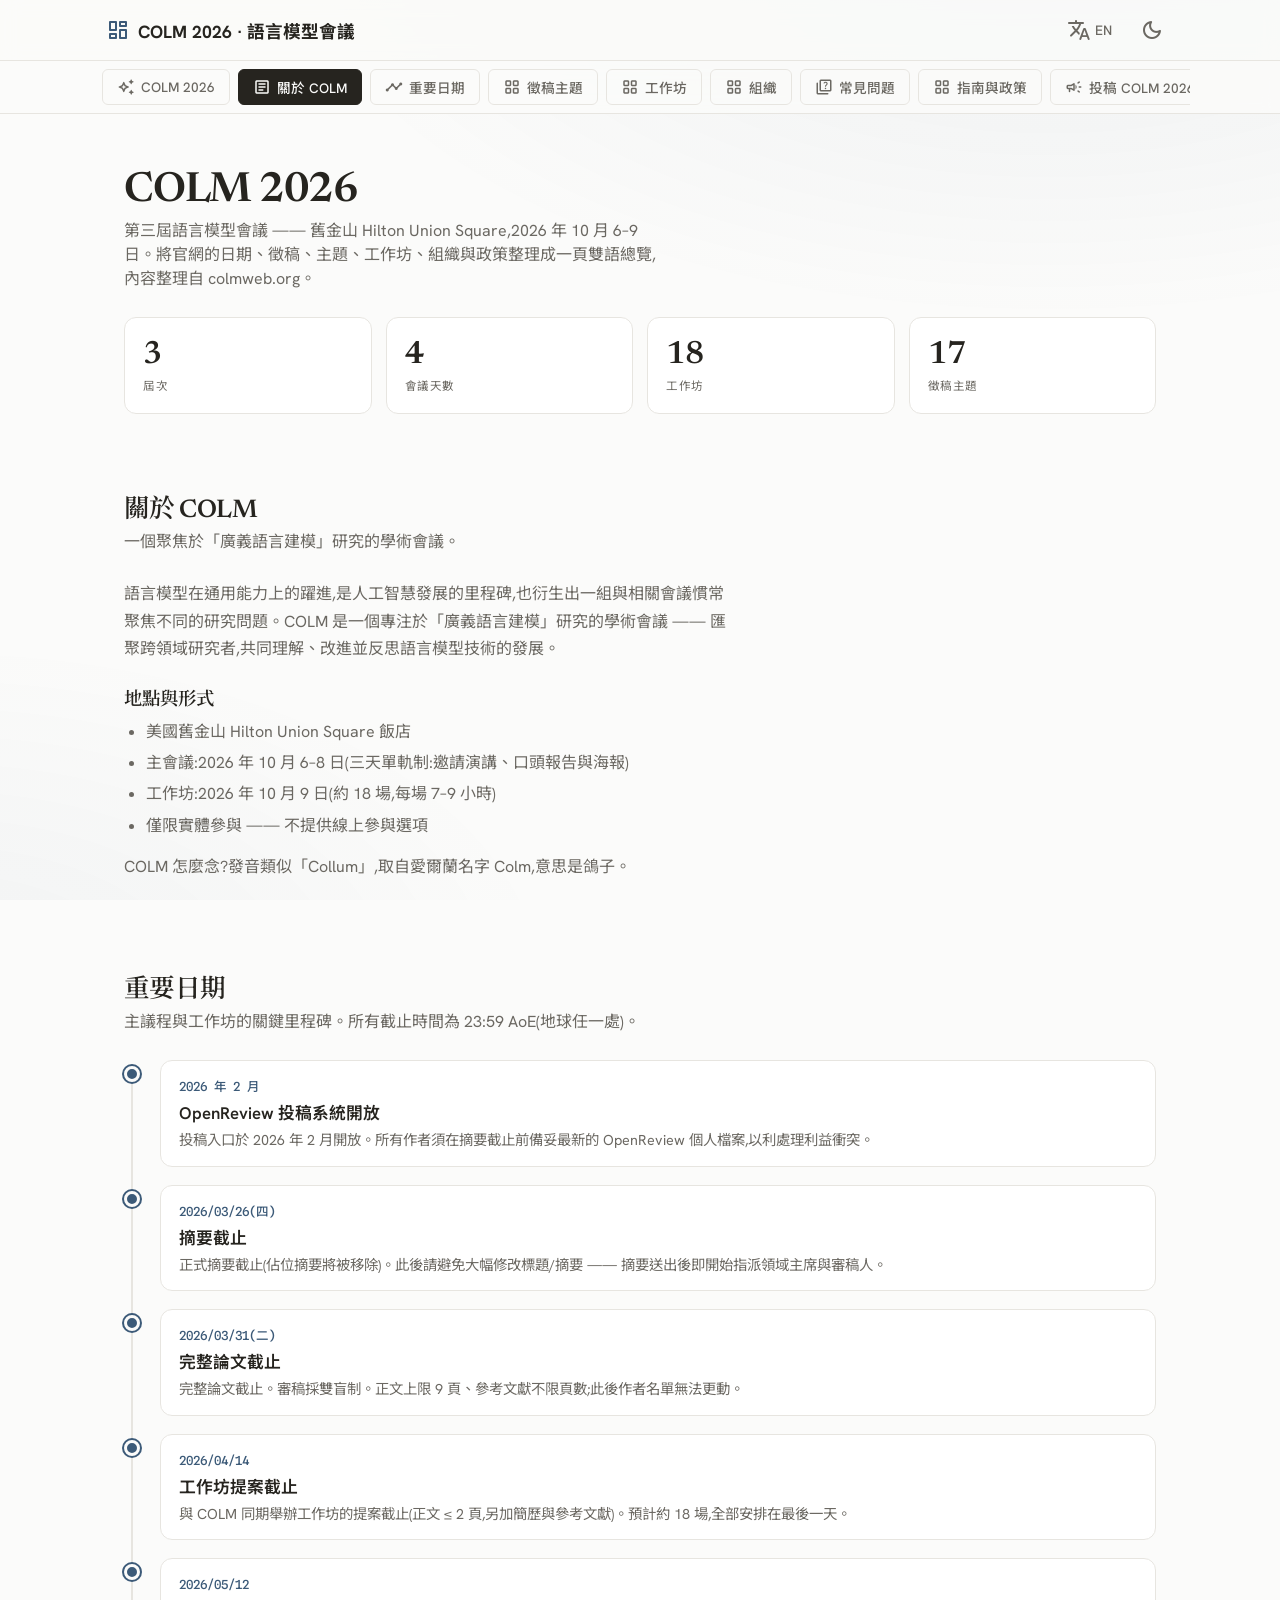
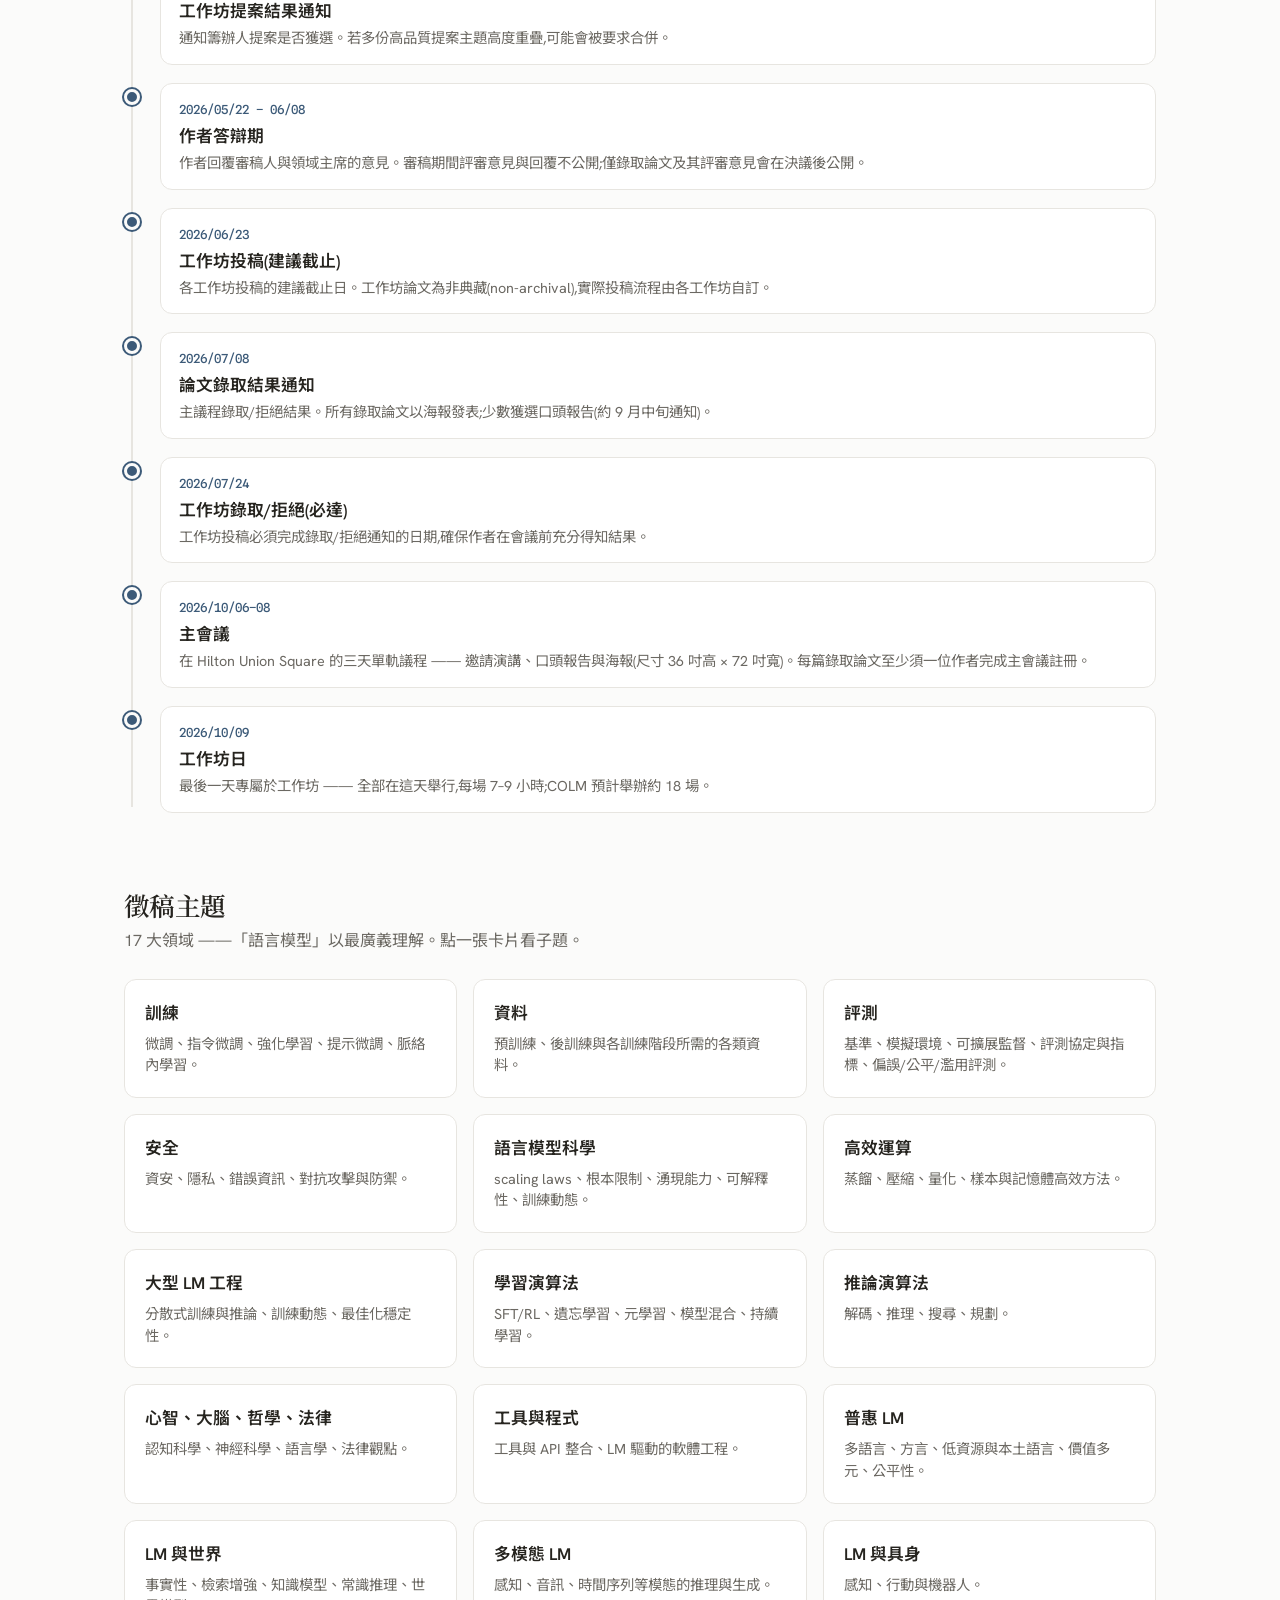
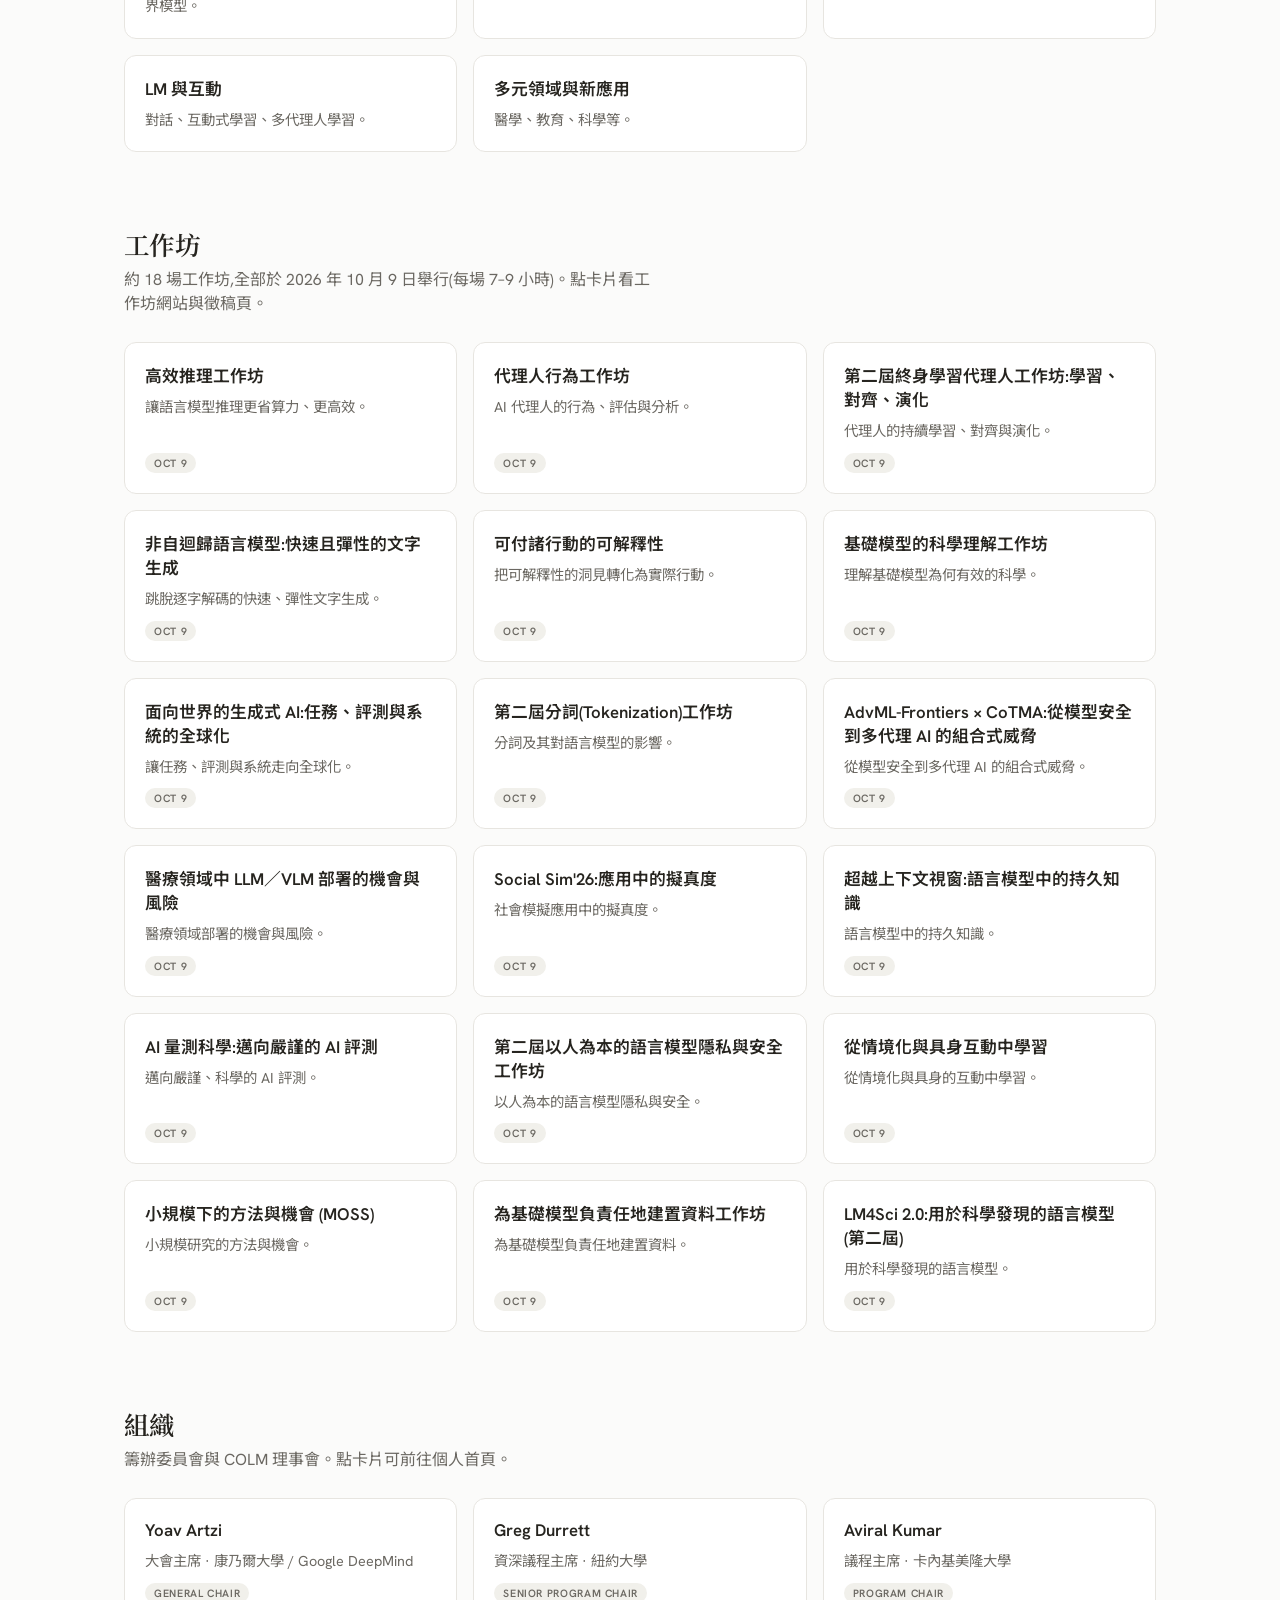
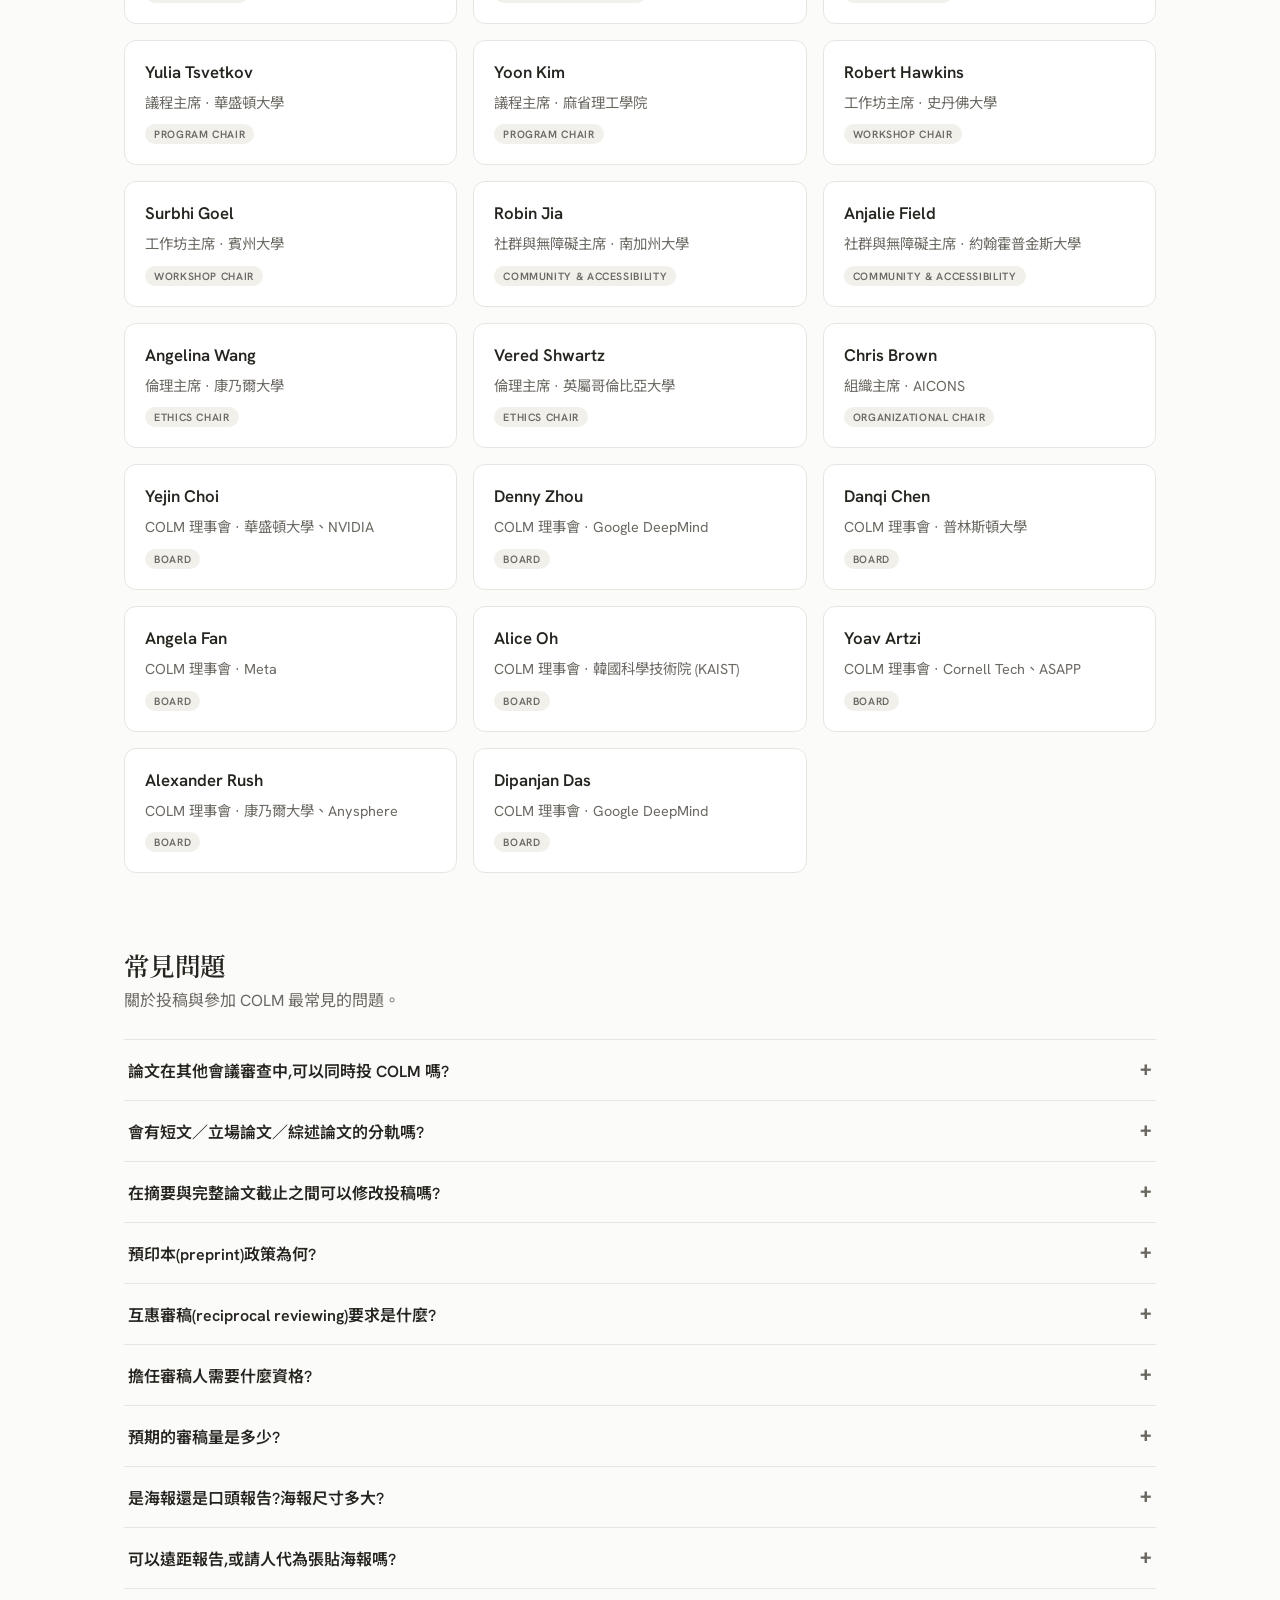
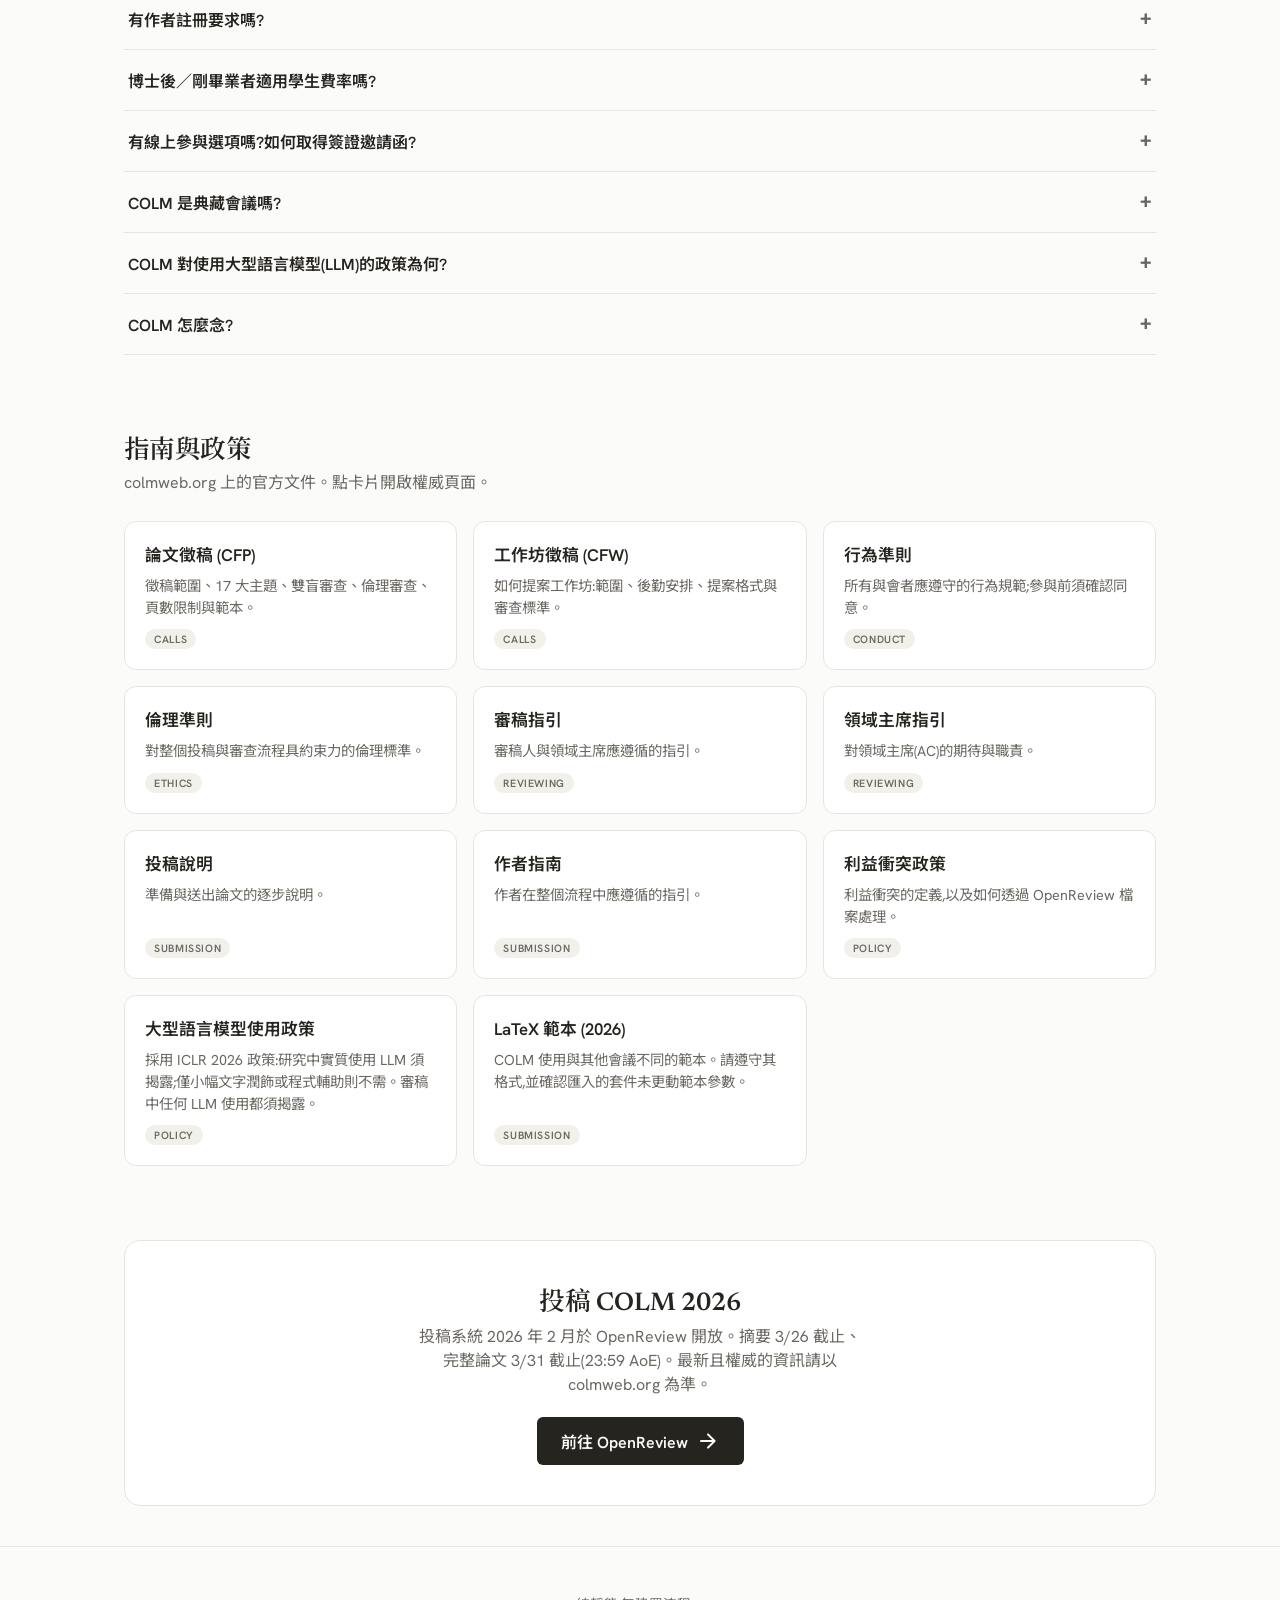
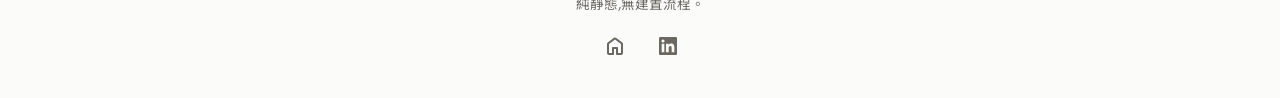
==== commit 3d3a76d7: "fix: 語言改由網址決定,中英切換鈕換成真正的連結 之前語言是從 localStorage 讀回來的,而且讀不到時預設英文——結果靜態 HTML 是 中文、`<html lang>` 也宣告中文,J" ====
--- a/index.html
+++ b/index.html
@@ -1,5 +1,5 @@
 <!DOCTYPE html>
-<html lang="zh" data-theme="light">
+<html lang="zh-Hant" data-theme="light">
 <head>
   <!-- ==== Google Analytics 4 (Measurement ID: G-55QL75DCKR) ==== -->
   <script async src="https://www.googletagmanager.com/gtag/js?id=G-55QL75DCKR"></script>
@@ -59,11 +59,12 @@
       </a>
 
       <div class="appbar__actions">
-        <button class="icon-btn" id="langToggle" type="button"
-                title="Language" aria-label="Toggle language / 切換語言">
+        <a class="icon-btn" id="langToggle" href="/en/"
+           hreflang="en" lang="en" rel="alternate"
+           title="Language" aria-label="View this page in English">
           <span class="material-symbols-rounded">translate</span>
-          <span class="icon-btn__txt" id="langLabel">中</span>
-        </button>
+          <span class="icon-btn__txt">EN</span>
+        </a>
 
         <button class="icon-btn" id="themeToggle" type="button"
                 title="Theme" aria-label="Toggle theme / 切換主題">
@@ -82,7 +83,7 @@
 
   <!-- ==== Composite sections (rendered in order from SITE_SECTIONS) ==== -->
   <main id="sections" aria-live="polite">
-<section class="section section--hero" id="overview" aria-labelledby="overview-heading"><header class="section-head"><h2 id="overview-heading">COLM 2026</h2><p class="section-head__sub">第三屆語言模型會議 —— 舊金山 Hilton Union Square,2026 年 10 月 6–9 日。將官網的日期、徵稿、主題、工作坊、組織與政策整理成一頁雙語總覽,內容整理自 colmweb.org。</p></header><div class="hero__stats"><div class="hero__stat in" data-item=""><b class="hero__stat-value" data-count="3" data-done="1">0</b><span class="hero__stat-label">屆次</span></div><div class="hero__stat in" data-item=""><b class="hero__stat-value" data-count="4" data-done="1">0</b><span class="hero__stat-label">會議天數</span></div><div class="hero__stat in" data-item=""><b class="hero__stat-value" data-count="18" data-done="1">1</b><span class="hero__stat-label">工作坊</span></div><div class="hero__stat in" data-item=""><b class="hero__stat-value" data-count="17" data-done="1">1</b><span class="hero__stat-label">徵稿主題</span></div></div></section><section class="section section--prose" id="about" aria-labelledby="about-heading"><header class="section-head"><h2 id="about-heading">關於 COLM</h2><p class="section-head__sub">一個聚焦於「廣義語言建模」研究的學術會議。</p></header><div class="prose in" data-item=""><p>語言模型在通用能力上的躍進,是人工智慧發展的里程碑,也衍生出一組與相關會議慣常聚焦不同的研究問題。COLM 是一個專注於「廣義語言建模」研究的學術會議 —— 匯聚跨領域研究者,共同理解、改進並反思語言模型技術的發展。</p><h3>地點與形式</h3><ul><li>美國舊金山 Hilton Union Square 飯店</li><li>主會議:2026 年 10 月 6–8 日(三天單軌制:邀請演講、口頭報告與海報)</li><li>工作坊:2026 年 10 月 9 日(約 18 場,每場 7–9 小時)</li><li>僅限實體參與 —— 不提供線上參與選項</li></ul><p>COLM 怎麼念?發音類似「Collum」,取自愛爾蘭名字 Colm,意思是鴿子。</p></div></section><section class="section section--timeline" id="timeline" aria-labelledby="timeline-heading"><header class="section-head"><h2 id="timeline-heading">重要日期</h2><p class="section-head__sub">主議程與工作坊的關鍵里程碑。所有截止時間為 23:59 AoE(地球任一處)。</p></header><ol class="timeline"><li class="tl-item" data-item=""><div class="tl-dot" aria-hidden="true"></div><div class="tl-card"><span class="tl-date">2026 年 2 月</span><h3 class="tl-title">OpenReview 投稿系統開放</h3><p class="tl-body">投稿入口於 2026 年 2 月開放。所有作者須在摘要截止前備妥最新的 OpenReview 個人檔案,以利處理利益衝突。</p></div></li><li class="tl-item" data-item=""><div class="tl-dot" aria-hidden="true"></div><div class="tl-card"><span class="tl-date">2026/03/26(四)</span><h3 class="tl-title">摘要截止</h3><p class="tl-body">正式摘要截止(佔位摘要將被移除)。此後請避免大幅修改標題/摘要 —— 摘要送出後即開始指派領域主席與審稿人。</p></div></li><li class="tl-item" data-item=""><div class="tl-dot" aria-hidden="true"></div><div class="tl-card"><span class="tl-date">2026/03/31(二)</span><h3 class="tl-title">完整論文截止</h3><p class="tl-body">完整論文截止。審稿採雙盲制。正文上限 9 頁、參考文獻不限頁數;此後作者名單無法更動。</p></div></li><li class="tl-item" data-item=""><div class="tl-dot" aria-hidden="true"></div><div class="tl-card"><span class="tl-date">2026/04/14</span><h3 class="tl-title">工作坊提案截止</h3><p class="tl-body">與 COLM 同期舉辦工作坊的提案截止(正文 ≤ 2 頁,另加簡歷與參考文獻)。預計約 18 場,全部安排在最後一天。</p></div></li><li class="tl-item" data-item=""><div class="tl-dot" aria-hidden="true"></div><div class="tl-card"><span class="tl-date">2026/05/12</span><h3 class="tl-title">工作坊提案結果通知</h3><p class="tl-body">通知籌辦人提案是否獲選。若多份高品質提案主題高度重疊,可能會被要求合併。</p></div></li><li class="tl-item" data-item=""><div class="tl-dot" aria-hidden="true"></div><div class="tl-card"><span class="tl-date">2026/05/22 – 06/08</span><h3 class="tl-title">作者答辯期</h3><p class="tl-body">作者回覆審稿人與領域主席的意見。審稿期間評審意見與回覆不公開;僅錄取論文及其評審意見會在決議後公開。</p></div></li><li class="tl-item" data-item=""><div class="tl-dot" aria-hidden="true"></div><div class="tl-card"><span class="tl-date">2026/06/23</span><h3 class="tl-title">工作坊投稿(建議截止)</h3><p class="tl-body">各工作坊投稿的建議截止日。工作坊論文為非典藏(non-archival),實際投稿流程由各工作坊自訂。</p></div></li><li class="tl-item" data-item=""><div class="tl-dot" aria-hidden="true"></div><div class="tl-card"><span class="tl-date">2026/07/08</span><h3 class="tl-title">論文錄取結果通知</h3><p class="tl-body">主議程錄取/拒絕結果。所有錄取論文以海報發表;少數獲選口頭報告(約 9 月中旬通知)。</p></div></li><li class="tl-item" data-item=""><div class="tl-dot" aria-hidden="true"></div><div class="tl-card"><span class="tl-date">2026/07/24</span><h3 class="tl-title">工作坊錄取/拒絕(必達)</h3><p class="tl-body">工作坊投稿必須完成錄取/拒絕通知的日期,確保作者在會議前充分得知結果。</p></div></li><li class="tl-item" data-item=""><div class="tl-dot" aria-hidden="true"></div><div class="tl-card"><span class="tl-date">2026/10/06–08</span><h3 class="tl-title">主會議</h3><p class="tl-body">在 Hilton Union Square 的三天單軌議程 —— 邀請演講、口頭報告與海報(尺寸 36 吋高 × 72 吋寬)。每篇錄取論文至少須一位作者完成主會議註冊。</p></div></li><li class="tl-item" data-item=""><div class="tl-dot" aria-hidden="true"></div><div class="tl-card"><span class="tl-date">2026/10/09</span><h3 class="tl-title">工作坊日</h3><p class="tl-body">最後一天專屬於工作坊 —— 全部在這天舉行,每場 7–9 小時;COLM 預計舉辦約 18 場。</p></div></li></ol></section><section class="section section--cards" id="topics" aria-labelledby="topics-heading"><header class="section-head"><h2 id="topics-heading">徵稿主題</h2><p class="section-head__sub">17 大領域 ——「語言模型」以最廣義理解。點一張卡片看子題。</p></header><div class="grid"><article class="card" tabindex="0" role="button" data-item="" data-slug="t-training" aria-label="訓練"><h3 class="card__title">訓練</h3><p class="card__summary">微調、指令微調、強化學習、提示微調、脈絡內學習。</p></article><article class="card" tabindex="0" role="button" data-item="" data-slug="t-data" aria-label="資料"><h3 class="card__title">資料</h3><p class="card__summary">預訓練、後訓練與各訓練階段所需的各類資料。</p></article><article class="card" tabindex="0" role="button" data-item="" data-slug="t-eval" aria-label="評測"><h3 class="card__title">評測</h3><p class="card__summary">基準、模擬環境、可擴展監督、評測協定與指標、偏誤/公平/濫用評測。</p></article><article class="card" tabindex="0" role="button" data-item="" data-slug="t-safety" aria-label="安全"><h3 class="card__title">安全</h3><p class="card__summary">資安、隱私、錯誤資訊、對抗攻擊與防禦。</p></article><article class="card" tabindex="0" role="button" data-item="" data-slug="t-science" aria-label="語言模型科學"><h3 class="card__title">語言模型科學</h3><p class="card__summary">scaling laws、根本限制、湧現能力、可解釋性、訓練動態。</p></article><article class="card" tabindex="0" role="button" data-item="" data-slug="t-efficient" aria-label="高效運算"><h3 class="card__title">高效運算</h3><p class="card__summary">蒸餾、壓縮、量化、樣本與記憶體高效方法。</p></article><article class="card" tabindex="0" role="button" data-item="" data-slug="t-engineering" aria-label="大型 LM 工程"><h3 class="card__title">大型 LM 工程</h3><p class="card__summary">分散式訓練與推論、訓練動態、最佳化穩定性。</p></article><article class="card" tabindex="0" role="button" data-item="" data-slug="t-learning" aria-label="學習演算法"><h3 class="card__title">學習演算法</h3><p class="card__summary">SFT/RL、遺忘學習、元學習、模型混合、持續學習。</p></article><article class="card" tabindex="0" role="button" data-item="" data-slug="t-inference" aria-label="推論演算法"><h3 class="card__title">推論演算法</h3><p class="card__summary">解碼、推理、搜尋、規劃。</p></article><article class="card" tabindex="0" role="button" data-item="" data-slug="t-mind" aria-label="心智、大腦、哲學、法律"><h3 class="card__title">心智、大腦、哲學、法律</h3><p class="card__summary">認知科學、神經科學、語言學、法律觀點。</p></article><article class="card" tabindex="0" role="button" data-item="" data-slug="t-tools" aria-label="工具與程式"><h3 class="card__title">工具與程式</h3><p class="card__summary">工具與 API 整合、LM 驅動的軟體工程。</p></article><article class="card" tabindex="0" role="button" data-item="" data-slug="t-everyone" aria-label="普惠 LM"><h3 class="card__title">普惠 LM</h3><p class="card__summary">多語言、方言、低資源與本土語言、價值多元、公平性。</p></article><article class="card" tabindex="0" role="button" data-item="" data-slug="t-world" aria-label="LM 與世界"><h3 class="card__title">LM 與世界</h3><p class="card__summary">事實性、檢索增強、知識模型、常識推理、世界模型。</p></article><article class="card" tabindex="0" role="button" data-item="" data-slug="t-multimodal" aria-label="多模態 LM"><h3 class="card__title">多模態 LM</h3><p class="card__summary">感知、音訊、時間序列等模態的推理與生成。</p></article><article class="card" tabindex="0" role="button" data-item="" data-slug="t-embodiment" aria-label="LM 與具身"><h3 class="card__title">LM 與具身</h3><p class="card__summary">感知、行動與機器人。</p></article><article class="card" tabindex="0" role="button" data-item="" data-slug="t-interaction" aria-label="LM 與互動"><h3 class="card__title">LM 與互動</h3><p class="card__summary">對話、互動式學習、多代理人學習。</p></article><article class="card" tabindex="0" role="button" data-item="" data-slug="t-domains" aria-label="多元領域與新應用"><h3 class="card__title">多元領域與新應用</h3><p class="card__summary">醫學、教育、科學等。</p></article></div></section><section class="section section--cards" id="workshops" aria-labelledby="workshops-heading"><header class="section-head"><h2 id="workshops-heading">工作坊</h2><p class="section-head__sub">約 18 場工作坊,全部於 2026 年 10 月 9 日舉行(每場 7–9 小時)。點卡片看工作坊網站與徵稿頁。</p></header><div class="grid"><article class="card" tabindex="0" role="button" data-item="" data-slug="w-efficient-reasoning" aria-label="高效推理工作坊"><h3 class="card__title">高效推理工作坊</h3><p class="card__summary">讓語言模型推理更省算力、更高效。</p><div class="card__tags"><span class="tag">Oct 9</span></div></article><article class="card" tabindex="0" role="button" data-item="" data-slug="w-agent-behavior" aria-label="代理人行為工作坊"><h3 class="card__title">代理人行為工作坊</h3><p class="card__summary">AI 代理人的行為、評估與分析。</p><div class="card__tags"><span class="tag">Oct 9</span></div></article><article class="card" tabindex="0" role="button" data-item="" data-slug="w-lifelong-agent" aria-label="第二屆終身學習代理人工作坊:學習、對齊、演化"><h3 class="card__title">第二屆終身學習代理人工作坊:學習、對齊、演化</h3><p class="card__summary">代理人的持續學習、對齊與演化。</p><div class="card__tags"><span class="tag">Oct 9</span></div></article><article class="card" tabindex="0" role="button" data-item="" data-slug="w-nonar-lm" aria-label="非自迴歸語言模型:快速且彈性的文字生成"><h3 class="card__title">非自迴歸語言模型:快速且彈性的文字生成</h3><p class="card__summary">跳脫逐字解碼的快速、彈性文字生成。</p><div class="card__tags"><span class="tag">Oct 9</span></div></article><article class="card" tabindex="0" role="button" data-item="" data-slug="w-actionable-interp" aria-label="可付諸行動的可解釋性"><h3 class="card__title">可付諸行動的可解釋性</h3><p class="card__summary">把可解釋性的洞見轉化為實際行動。</p><div class="card__tags"><span class="tag">Oct 9</span></div></article><article class="card" tabindex="0" role="button" data-item="" data-slug="w-science-fm" aria-label="基礎模型的科學理解工作坊"><h3 class="card__title">基礎模型的科學理解工作坊</h3><p class="card__summary">理解基礎模型為何有效的科學。</p><div class="card__tags"><span class="tag">Oct 9</span></div></article><article class="card" tabindex="0" role="button" data-item="" data-slug="w-genai4world" aria-label="面向世界的生成式 AI:任務、評測與系統的全球化"><h3 class="card__title">面向世界的生成式 AI:任務、評測與系統的全球化</h3><p class="card__summary">讓任務、評測與系統走向全球化。</p><div class="card__tags"><span class="tag">Oct 9</span></div></article><article class="card" tabindex="0" role="button" data-item="" data-slug="w-tokenization" aria-label="第二屆分詞(Tokenization)工作坊"><h3 class="card__title">第二屆分詞(Tokenization)工作坊</h3><p class="card__summary">分詞及其對語言模型的影響。</p><div class="card__tags"><span class="tag">Oct 9</span></div></article><article class="card" tabindex="0" role="button" data-item="" data-slug="w-advml-cotma" aria-label="AdvML-Frontiers × CoTMA:從模型安全到多代理 AI 的組合式威脅"><h3 class="card__title">AdvML-Frontiers × CoTMA:從模型安全到多代理 AI 的組合式威脅</h3><p class="card__summary">從模型安全到多代理 AI 的組合式威脅。</p><div class="card__tags"><span class="tag">Oct 9</span></div></article><article class="card" tabindex="0" role="button" data-item="" data-slug="w-daih-healthcare" aria-label="醫療領域中 LLM／VLM 部署的機會與風險"><h3 class="card__title">醫療領域中 LLM／VLM 部署的機會與風險</h3><p class="card__summary">醫療領域部署的機會與風險。</p><div class="card__tags"><span class="tag">Oct 9</span></div></article><article class="card" tabindex="0" role="button" data-item="" data-slug="w-social-sim" aria-label="Social Sim'26:應用中的擬真度"><h3 class="card__title">Social Sim'26:應用中的擬真度</h3><p class="card__summary">社會模擬應用中的擬真度。</p><div class="card__tags"><span class="tag">Oct 9</span></div></article><article class="card" tabindex="0" role="button" data-item="" data-slug="w-context-window" aria-label="超越上下文視窗:語言模型中的持久知識"><h3 class="card__title">超越上下文視窗:語言模型中的持久知識</h3><p class="card__summary">語言模型中的持久知識。</p><div class="card__tags"><span class="tag">Oct 9</span></div></article><article class="card" tabindex="0" role="button" data-item="" data-slug="w-ai-measurement" aria-label="AI 量測科學:邁向嚴謹的 AI 評測"><h3 class="card__title">AI 量測科學:邁向嚴謹的 AI 評測</h3><p class="card__summary">邁向嚴謹、科學的 AI 評測。</p><div class="card__tags"><span class="tag">Oct 9</span></div></article><article class="card" tabindex="0" role="button" data-item="" data-slug="w-haips-privacy" aria-label="第二屆以人為本的語言模型隱私與安全工作坊"><h3 class="card__title">第二屆以人為本的語言模型隱私與安全工作坊</h3><p class="card__summary">以人為本的語言模型隱私與安全。</p><div class="card__tags"><span class="tag">Oct 9</span></div></article><article class="card" tabindex="0" role="button" data-item="" data-slug="w-situated-embodied" aria-label="從情境化與具身互動中學習"><h3 class="card__title">從情境化與具身互動中學習</h3><p class="card__summary">從情境化與具身的互動中學習。</p><div class="card__tags"><span class="tag">Oct 9</span></div></article><article class="card" tabindex="0" role="button" data-item="" data-slug="w-moss-small-scale" aria-label="小規模下的方法與機會 (MOSS)"><h3 class="card__title">小規模下的方法與機會 (MOSS)</h3><p class="card__summary">小規模研究的方法與機會。</p><div class="card__tags"><span class="tag">Oct 9</span></div></article><article class="card" tabindex="0" role="button" data-item="" data-slug="w-redata" aria-label="為基礎模型負責任地建置資料工作坊"><h3 class="card__title">為基礎模型負責任地建置資料工作坊</h3><p class="card__summary">為基礎模型負責任地建置資料。</p><div class="card__tags"><span class="tag">Oct 9</span></div></article><article class="card" tabindex="0" role="button" data-item="" data-slug="w-lm4sci" aria-label="LM4Sci 2.0:用於科學發現的語言模型(第二屆)"><h3 class="card__title">LM4Sci 2.0:用於科學發現的語言模型(第二屆)</h3><p class="card__summary">用於科學發現的語言模型。</p><div class="card__tags"><span class="tag">Oct 9</span></div></article></div></section><section class="section section--cards" id="people" aria-labelledby="people-heading"><header class="section-head"><h2 id="people-heading">組織</h2><p class="section-head__sub">籌辦委員會與 COLM 理事會。點卡片可前往個人首頁。</p></header><div class="grid"><article class="card" tabindex="0" role="button" data-item="" data-slug="p-yoav-artzi" aria-label="Yoav Artzi"><h3 class="card__title">Yoav Artzi</h3><p class="card__summary">大會主席 · 康乃爾大學 / Google DeepMind</p><div class="card__tags"><span class="tag">General Chair</span></div></article><article class="card" tabindex="0" role="button" data-item="" data-slug="p-greg-durrett" aria-label="Greg Durrett"><h3 class="card__title">Greg Durrett</h3><p class="card__summary">資深議程主席 · 紐約大學</p><div class="card__tags"><span class="tag">Senior Program Chair</span></div></article><article class="card" tabindex="0" role="button" data-item="" data-slug="p-aviral-kumar" aria-label="Aviral Kumar"><h3 class="card__title">Aviral Kumar</h3><p class="card__summary">議程主席 · 卡內基美隆大學</p><div class="card__tags"><span class="tag">Program Chair</span></div></article><article class="card" tabindex="0" role="button" data-item="" data-slug="p-yulia-tsvetkov" aria-label="Yulia Tsvetkov"><h3 class="card__title">Yulia Tsvetkov</h3><p class="card__summary">議程主席 · 華盛頓大學</p><div class="card__tags"><span class="tag">Program Chair</span></div></article><article class="card" tabindex="0" role="button" data-item="" data-slug="p-yoon-kim" aria-label="Yoon Kim"><h3 class="card__title">Yoon Kim</h3><p class="card__summary">議程主席 · 麻省理工學院</p><div class="card__tags"><span class="tag">Program Chair</span></div></article><article class="card" tabindex="0" role="button" data-item="" data-slug="p-robert-hawkins" aria-label="Robert Hawkins"><h3 class="card__title">Robert Hawkins</h3><p class="card__summary">工作坊主席 · 史丹佛大學</p><div class="card__tags"><span class="tag">Workshop Chair</span></div></article><article class="card" tabindex="0" role="button" data-item="" data-slug="p-subhi-goel" aria-label="Surbhi Goel"><h3 class="card__title">Surbhi Goel</h3><p class="card__summary">工作坊主席 · 賓州大學</p><div class="card__tags"><span class="tag">Workshop Chair</span></div></article><article class="card" tabindex="0" role="button" data-item="" data-slug="p-robin-jia" aria-label="Robin Jia"><h3 class="card__title">Robin Jia</h3><p class="card__summary">社群與無障礙主席 · 南加州大學</p><div class="card__tags"><span class="tag">Community &amp; Accessibility</span></div></article><article class="card" tabindex="0" role="button" data-item="" data-slug="p-anjalie-field" aria-label="Anjalie Field"><h3 class="card__title">Anjalie Field</h3><p class="card__summary">社群與無障礙主席 · 約翰霍普金斯大學</p><div class="card__tags"><span class="tag">Community &amp; Accessibility</span></div></article><article class="card" tabindex="0" role="button" data-item="" data-slug="p-angelina-wang" aria-label="Angelina Wang"><h3 class="card__title">Angelina Wang</h3><p class="card__summary">倫理主席 · 康乃爾大學</p><div class="card__tags"><span class="tag">Ethics Chair</span></div></article><article class="card" tabindex="0" role="button" data-item="" data-slug="p-vered-shwartz" aria-label="Vered Shwartz"><h3 class="card__title">Vered Shwartz</h3><p class="card__summary">倫理主席 · 英屬哥倫比亞大學</p><div class="card__tags"><span class="tag">Ethics Chair</span></div></article><article class="card" tabindex="0" role="button" data-item="" data-slug="p-chris-brown" aria-label="Chris Brown"><h3 class="card__title">Chris Brown</h3><p class="card__summary">組織主席 · AICONS</p><div class="card__tags"><span class="tag">Organizational Chair</span></div></article><article class="card" tabindex="0" role="button" data-item="" data-slug="b-yejin-choi" aria-label="Yejin Choi"><h3 class="card__title">Yejin Choi</h3><p class="card__summary">COLM 理事會 · 華盛頓大學、NVIDIA</p><div class="card__tags"><span class="tag">Board</span></div></article><article class="card" tabindex="0" role="button" data-item="" data-slug="b-denny-zhou" aria-label="Denny Zhou"><h3 class="card__title">Denny Zhou</h3><p class="card__summary">COLM 理事會 · Google DeepMind</p><div class="card__tags"><span class="tag">Board</span></div></article><article class="card" tabindex="0" role="button" data-item="" data-slug="b-danqi-chen" aria-label="Danqi Chen"><h3 class="card__title">Danqi Chen</h3><p class="card__summary">COLM 理事會 · 普林斯頓大學</p><div class="card__tags"><span class="tag">Board</span></div></article><article class="card" tabindex="0" role="button" data-item="" data-slug="b-angela-fan" aria-label="Angela Fan"><h3 class="card__title">Angela Fan</h3><p class="card__summary">COLM 理事會 · Meta</p><div class="card__tags"><span class="tag">Board</span></div></article><article class="card" tabindex="0" role="button" data-item="" data-slug="b-alice-oh" aria-label="Alice Oh"><h3 class="card__title">Alice Oh</h3><p class="card__summary">COLM 理事會 · 韓國科學技術院 (KAIST)</p><div class="card__tags"><span class="tag">Board</span></div></article><article class="card" tabindex="0" role="button" data-item="" data-slug="b-yoav-artzi-board" aria-label="Yoav Artzi"><h3 class="card__title">Yoav Artzi</h3><p class="card__summary">COLM 理事會 · Cornell Tech、ASAPP</p><div class="card__tags"><span class="tag">Board</span></div></article><article class="card" tabindex="0" role="button" data-item="" data-slug="b-alexander-rush" aria-label="Alexander Rush"><h3 class="card__title">Alexander Rush</h3><p class="card__summary">COLM 理事會 · 康乃爾大學、Anysphere</p><div class="card__tags"><span class="tag">Board</span></div></article><article class="card" tabindex="0" role="button" data-item="" data-slug="b-dipanjan-das" aria-label="Dipanjan Das"><h3 class="card__title">Dipanjan Das</h3><p class="card__summary">COLM 理事會 · Google DeepMind</p><div class="card__tags"><span class="tag">Board</span></div></article></div></section><section class="section section--accordion" id="faq" aria-labelledby="faq-heading"><header class="section-head"><h2 id="faq-heading">常見問題</h2><p class="section-head__sub">關於投稿與參加 COLM 最常見的問題。</p></header><div class="accordion"><details class="acc-item" data-item=""><summary class="acc-q"><span>論文在其他會議審查中,可以同時投 COLM 嗎?</span><span class="material-symbols-rounded acc-chevron" aria-hidden="true">expand_more</span></summary><div class="acc-a">不行 —— COLM 不允許重複投稿。在 COLM 審查中的完整論文不得同時於其他會議(如 ICML／NeurIPS)審查;任何處於 ARR 流程(不論階段)的論文都算作投稿中。重複投稿檢查會在完整論文截止後進行。同時投稿至非典藏工作坊則不受限。</div></details><details class="acc-item" data-item=""><summary class="acc-q"><span>會有短文／立場論文／綜述論文的分軌嗎?</span><span class="material-symbols-rounded acc-chevron" aria-hidden="true">expand_more</span></summary><div class="acc-a">2026 年為求流程簡化,沒有獨立的短文分軌,也不另設立場論文的徵稿或審查。同樣沒有專門的綜述論文分軌,但你仍可投稿綜述論文,系統會分派給合適的領域主席與審稿人。</div></details><details class="acc-item" data-item=""><summary class="acc-q"><span>在摘要與完整論文截止之間可以修改投稿嗎?</span><span class="material-symbols-rounded acc-chevron" aria-hidden="true">expand_more</span></summary><div class="acc-a">可以 —— 所有欄位在完整論文截止前都可編輯,但請盡量減少修改,以免影響程序委員會的作業。</div></details><details class="acc-item" data-item=""><summary class="acc-q"><span>預印本(preprint)政策為何?</span><span class="material-symbols-rounded acc-chevron" aria-hidden="true">expand_more</span></summary><div class="acc-a">允許非匿名的預印本(arXiv、社群媒體、網站)。審稿人會被告知不主動搜尋預印本,即使看到也不構成利益衝突。你可以投稿已是預印本的研究而不引用它,但作者過去已發表的相關著作仍須引用,並做適當匿名化。</div></details><details class="acc-item" data-item=""><summary class="acc-q"><span>互惠審稿(reciprocal reviewing)要求是什麼?</span><span class="material-symbols-rounded acc-chevron" aria-hidden="true">expand_more</span></summary><div class="acc-a">有兩項要求。每篇投稿:每篇論文須貢獻一位審稿人(表單可指定一位或標記豁免)。每位作者:在 4 篇以上投稿掛名的作者會自動被加入審稿池,除非已是程序委員會或組織成員。目的是讓審稿人數量隨投稿量擴充。</div></details><details class="acc-item" data-item=""><summary class="acc-q"><span>擔任審稿人需要什麼資格?</span><span class="material-symbols-rounded acc-chevron" aria-hidden="true">expand_more</span></summary><div class="acc-a">審稿人應具備相當於機器學習領域二年級研究生的研究經驗,並曾在相關會議(如 ACL、EMNLP、ICML、NeurIPS、ICLR)以主要作者身分發表至少兩篇同儕審查論文。強烈建議首次審稿者尋找具資格與經驗的指導者協助。</div></details><details class="acc-item" data-item=""><summary class="acc-q"><span>預期的審稿量是多少?</span><span class="material-symbols-rounded acc-chevron" aria-hidden="true">expand_more</span></summary><div class="acc-a">每位審稿人最多約 5 篇論文。</div></details><details class="acc-item" data-item=""><summary class="acc-q"><span>是海報還是口頭報告?海報尺寸多大?</span><span class="material-symbols-rounded acc-chevron" aria-hidden="true">expand_more</span></summary><div class="acc-a">所有論文皆以海報發表;少數會獲選為口頭報告(作者約於 9 月中旬收到通知)。海報尺寸為 36 英吋(高)× 72 英吋(寬)。</div></details><details class="acc-item" data-item=""><summary class="acc-q"><span>可以遠距報告,或請人代為張貼海報嗎?</span><span class="material-symbols-rounded acc-chevron" aria-hidden="true">expand_more</span></summary><div class="acc-a">不提供遠距報告,大會也無法代為張貼海報。COLM 僅限實體參與,投稿即代表負有到場發表的責任。若你確實無法出席,建議請一位會出席的同事代為報告。</div></details><details class="acc-item" data-item=""><summary class="acc-q"><span>有作者註冊要求嗎?</span><span class="material-symbols-rounded acc-chevron" aria-hidden="true">expand_more</span></summary><div class="acc-a">每篇錄取論文至少須有一位作者完成主會議註冊(僅註冊工作坊不算)。學生只需學生註冊即可;即使一位作者有多篇錄取論文,也只需一次註冊。</div></details><details class="acc-item" data-item=""><summary class="acc-q"><span>博士後／剛畢業者適用學生費率嗎?</span><span class="material-symbols-rounded acc-chevron" aria-hidden="true">expand_more</span></summary><div class="acc-a">若你是剛畢業、以學生身分發表者,請以「學生」註冊。其他非業界研究者 —— 包含博士後、教職與獨立研究者 —— 應以「學術」身分註冊。</div></details><details class="acc-item" data-item=""><summary class="acc-q"><span>有線上參與選項嗎?如何取得簽證邀請函?</span><span class="material-symbols-rounded acc-chevron" aria-hidden="true">expand_more</span></summary><div class="acc-a">COLM 僅限實體參與,沒有線上參與選項。完成註冊後,你可下載供簽證使用的邀請函。</div></details><details class="acc-item" data-item=""><summary class="acc-q"><span>COLM 是典藏會議嗎?</span><span class="material-symbols-rounded acc-chevron" aria-hidden="true">expand_more</span></summary><div class="acc-a">是的,COLM 為典藏(archival)會議。你可以另外投稿至非典藏的場合,但不得投稿至其他典藏會議。</div></details><details class="acc-item" data-item=""><summary class="acc-q"><span>COLM 對使用大型語言模型(LLM)的政策為何?</span><span class="material-symbols-rounded acc-chevron" aria-hidden="true">expand_more</span></summary><div class="acc-a">COLM 2026 採用 ICLR 2026 的 LLM 政策(修改為:寫作/程式上的輕微協助不需揭露)。實質使用 —— 發想點子、撰寫原創內容或參考文獻、生成資料/圖表、用於評估 —— 須揭露。審稿中任何 LLM 使用都須揭露。作者與審稿人對自身貢獻負最終責任。</div></details><details class="acc-item" data-item=""><summary class="acc-q"><span>COLM 怎麼念?</span><span class="material-symbols-rounded acc-chevron" aria-hidden="true">expand_more</span></summary><div class="acc-a">念作「Collum」,取自愛爾蘭名字 Colm —— 意思是鴿子。</div></details></div></section><section class="section section--cards" id="policies" aria-labelledby="policies-heading"><header class="section-head"><h2 id="policies-heading">指南與政策</h2><p class="section-head__sub">colmweb.org 上的官方文件。點卡片開啟權威頁面。</p></header><div class="grid"><article class="card" tabindex="0" role="button" data-item="" data-slug="g-cfp" aria-label="論文徵稿 (CFP)"><h3 class="card__title">論文徵稿 (CFP)</h3><p class="card__summary">徵稿範圍、17 大主題、雙盲審查、倫理審查、頁數限制與範本。</p><div class="card__tags"><span class="tag">Calls</span></div></article><article class="card" tabindex="0" role="button" data-item="" data-slug="g-cfw" aria-label="工作坊徵稿 (CFW)"><h3 class="card__title">工作坊徵稿 (CFW)</h3><p class="card__summary">如何提案工作坊:範圍、後勤安排、提案格式與審查標準。</p><div class="card__tags"><span class="tag">Calls</span></div></article><article class="card" tabindex="0" role="button" data-item="" data-slug="g-coc" aria-label="行為準則"><h3 class="card__title">行為準則</h3><p class="card__summary">所有與會者應遵守的行為規範;參與前須確認同意。</p><div class="card__tags"><span class="tag">Conduct</span></div></article><article class="card" tabindex="0" role="button" data-item="" data-slug="g-coe" aria-label="倫理準則"><h3 class="card__title">倫理準則</h3><p class="card__summary">對整個投稿與審查流程具約束力的倫理標準。</p><div class="card__tags"><span class="tag">Ethics</span></div></article><article class="card" tabindex="0" role="button" data-item="" data-slug="g-review" aria-label="審稿指引"><h3 class="card__title">審稿指引</h3><p class="card__summary">審稿人與領域主席應遵循的指引。</p><div class="card__tags"><span class="tag">Reviewing</span></div></article><article class="card" tabindex="0" role="button" data-item="" data-slug="g-ac" aria-label="領域主席指引"><h3 class="card__title">領域主席指引</h3><p class="card__summary">對領域主席(AC)的期待與職責。</p><div class="card__tags"><span class="tag">Reviewing</span></div></article><article class="card" tabindex="0" role="button" data-item="" data-slug="g-submission" aria-label="投稿說明"><h3 class="card__title">投稿說明</h3><p class="card__summary">準備與送出論文的逐步說明。</p><div class="card__tags"><span class="tag">Submission</span></div></article><article class="card" tabindex="0" role="button" data-item="" data-slug="g-author" aria-label="作者指南"><h3 class="card__title">作者指南</h3><p class="card__summary">作者在整個流程中應遵循的指引。</p><div class="card__tags"><span class="tag">Submission</span></div></article><article class="card" tabindex="0" role="button" data-item="" data-slug="g-coi" aria-label="利益衝突政策"><h3 class="card__title">利益衝突政策</h3><p class="card__summary">利益衝突的定義,以及如何透過 OpenReview 檔案處理。</p><div class="card__tags"><span class="tag">Policy</span></div></article><article class="card" tabindex="0" role="button" data-item="" data-slug="g-llm" aria-label="大型語言模型使用政策"><h3 class="card__title">大型語言模型使用政策</h3><p class="card__summary">採用 ICLR 2026 政策:研究中實質使用 LLM 須揭露;僅小幅文字潤飾或程式輔助則不需。審稿中任何 LLM 使用都須揭露。</p><div class="card__tags"><span class="tag">Policy</span></div></article><article class="card" tabindex="0" role="button" data-item="" data-slug="g-template" aria-label="LaTeX 範本 (2026)"><h3 class="card__title">LaTeX 範本 (2026)</h3><p class="card__summary">COLM 使用與其他會議不同的範本。請遵守其格式,並確認匯入的套件未更動範本參數。</p><div class="card__tags"><span class="tag">Submission</span></div></article></div></section><section class="section section--cta" id="submit"><div class="cta-card" data-item=""><h2>投稿 COLM 2026</h2><p>投稿系統 2026 年 2 月於 OpenReview 開放。摘要 3/26 截止、完整論文 3/31 截止(23:59 AoE)。最新且權威的資訊請以 colmweb.org 為準。</p><a class="cta-btn" href="https://openreview.net/group?id=colmweb.org/COLM/2026/Conference" target="_blank" rel="noopener">前往 OpenReview<span class="material-symbols-rounded" aria-hidden="true">arrow_forward</span></a></div></section>
+<section class="section section--hero" id="overview" aria-labelledby="overview-heading"><header class="section-head"><h2 id="overview-heading">COLM 2026</h2><p class="section-head__sub">第三屆語言模型會議 —— 舊金山 Hilton Union Square,2026 年 10 月 6–9 日。將官網的日期、徵稿、主題、工作坊、組織與政策整理成一頁雙語總覽,內容整理自 colmweb.org。</p></header><div class="hero__stats"><div class="hero__stat in" data-item=""><b class="hero__stat-value" data-count="3">3</b><span class="hero__stat-label">屆次</span></div><div class="hero__stat in" data-item=""><b class="hero__stat-value" data-count="4">4</b><span class="hero__stat-label">會議天數</span></div><div class="hero__stat in" data-item=""><b class="hero__stat-value" data-count="18">18</b><span class="hero__stat-label">工作坊</span></div><div class="hero__stat in" data-item=""><b class="hero__stat-value" data-count="17">17</b><span class="hero__stat-label">徵稿主題</span></div></div></section><section class="section section--prose" id="about" aria-labelledby="about-heading"><header class="section-head"><h2 id="about-heading">關於 COLM</h2><p class="section-head__sub">一個聚焦於「廣義語言建模」研究的學術會議。</p></header><div class="prose in" data-item=""><p>語言模型在通用能力上的躍進,是人工智慧發展的里程碑,也衍生出一組與相關會議慣常聚焦不同的研究問題。COLM 是一個專注於「廣義語言建模」研究的學術會議 —— 匯聚跨領域研究者,共同理解、改進並反思語言模型技術的發展。</p><h3>地點與形式</h3><ul><li>美國舊金山 Hilton Union Square 飯店</li><li>主會議:2026 年 10 月 6–8 日(三天單軌制:邀請演講、口頭報告與海報)</li><li>工作坊:2026 年 10 月 9 日(約 18 場,每場 7–9 小時)</li><li>僅限實體參與 —— 不提供線上參與選項</li></ul><p>COLM 怎麼念?發音類似「Collum」,取自愛爾蘭名字 Colm,意思是鴿子。</p></div></section><section class="section section--timeline" id="timeline" aria-labelledby="timeline-heading"><header class="section-head"><h2 id="timeline-heading">重要日期</h2><p class="section-head__sub">主議程與工作坊的關鍵里程碑。所有截止時間為 23:59 AoE(地球任一處)。</p></header><ol class="timeline"><li class="tl-item in" data-item=""><div class="tl-dot" aria-hidden="true"></div><div class="tl-card"><span class="tl-date">2026 年 2 月</span><h3 class="tl-title">OpenReview 投稿系統開放</h3><p class="tl-body">投稿入口於 2026 年 2 月開放。所有作者須在摘要截止前備妥最新的 OpenReview 個人檔案,以利處理利益衝突。</p></div></li><li class="tl-item in" data-item=""><div class="tl-dot" aria-hidden="true"></div><div class="tl-card"><span class="tl-date">2026/03/26(四)</span><h3 class="tl-title">摘要截止</h3><p class="tl-body">正式摘要截止(佔位摘要將被移除)。此後請避免大幅修改標題/摘要 —— 摘要送出後即開始指派領域主席與審稿人。</p></div></li><li class="tl-item in" data-item=""><div class="tl-dot" aria-hidden="true"></div><div class="tl-card"><span class="tl-date">2026/03/31(二)</span><h3 class="tl-title">完整論文截止</h3><p class="tl-body">完整論文截止。審稿採雙盲制。正文上限 9 頁、參考文獻不限頁數;此後作者名單無法更動。</p></div></li><li class="tl-item in" data-item=""><div class="tl-dot" aria-hidden="true"></div><div class="tl-card"><span class="tl-date">2026/04/14</span><h3 class="tl-title">工作坊提案截止</h3><p class="tl-body">與 COLM 同期舉辦工作坊的提案截止(正文 ≤ 2 頁,另加簡歷與參考文獻)。預計約 18 場,全部安排在最後一天。</p></div></li><li class="tl-item in" data-item=""><div class="tl-dot" aria-hidden="true"></div><div class="tl-card"><span class="tl-date">2026/05/12</span><h3 class="tl-title">工作坊提案結果通知</h3><p class="tl-body">通知籌辦人提案是否獲選。若多份高品質提案主題高度重疊,可能會被要求合併。</p></div></li><li class="tl-item in" data-item=""><div class="tl-dot" aria-hidden="true"></div><div class="tl-card"><span class="tl-date">2026/05/22 – 06/08</span><h3 class="tl-title">作者答辯期</h3><p class="tl-body">作者回覆審稿人與領域主席的意見。審稿期間評審意見與回覆不公開;僅錄取論文及其評審意見會在決議後公開。</p></div></li><li class="tl-item in" data-item=""><div class="tl-dot" aria-hidden="true"></div><div class="tl-card"><span class="tl-date">2026/06/23</span><h3 class="tl-title">工作坊投稿(建議截止)</h3><p class="tl-body">各工作坊投稿的建議截止日。工作坊論文為非典藏(non-archival),實際投稿流程由各工作坊自訂。</p></div></li><li class="tl-item in" data-item=""><div class="tl-dot" aria-hidden="true"></div><div class="tl-card"><span class="tl-date">2026/07/08</span><h3 class="tl-title">論文錄取結果通知</h3><p class="tl-body">主議程錄取/拒絕結果。所有錄取論文以海報發表;少數獲選口頭報告(約 9 月中旬通知)。</p></div></li><li class="tl-item in" data-item=""><div class="tl-dot" aria-hidden="true"></div><div class="tl-card"><span class="tl-date">2026/07/24</span><h3 class="tl-title">工作坊錄取/拒絕(必達)</h3><p class="tl-body">工作坊投稿必須完成錄取/拒絕通知的日期,確保作者在會議前充分得知結果。</p></div></li><li class="tl-item in" data-item=""><div class="tl-dot" aria-hidden="true"></div><div class="tl-card"><span class="tl-date">2026/10/06–08</span><h3 class="tl-title">主會議</h3><p class="tl-body">在 Hilton Union Square 的三天單軌議程 —— 邀請演講、口頭報告與海報(尺寸 36 吋高 × 72 吋寬)。每篇錄取論文至少須一位作者完成主會議註冊。</p></div></li><li class="tl-item in" data-item=""><div class="tl-dot" aria-hidden="true"></div><div class="tl-card"><span class="tl-date">2026/10/09</span><h3 class="tl-title">工作坊日</h3><p class="tl-body">最後一天專屬於工作坊 —— 全部在這天舉行,每場 7–9 小時;COLM 預計舉辦約 18 場。</p></div></li></ol></section><section class="section section--cards" id="topics" aria-labelledby="topics-heading"><header class="section-head"><h2 id="topics-heading">徵稿主題</h2><p class="section-head__sub">17 大領域 ——「語言模型」以最廣義理解。點一張卡片看子題。</p></header><div class="grid"><article class="card in" tabindex="0" role="button" data-item="" data-slug="t-training" aria-label="訓練"><h3 class="card__title">訓練</h3><p class="card__summary">微調、指令微調、強化學習、提示微調、脈絡內學習。</p></article><article class="card in" tabindex="0" role="button" data-item="" data-slug="t-data" aria-label="資料"><h3 class="card__title">資料</h3><p class="card__summary">預訓練、後訓練與各訓練階段所需的各類資料。</p></article><article class="card in" tabindex="0" role="button" data-item="" data-slug="t-eval" aria-label="評測"><h3 class="card__title">評測</h3><p class="card__summary">基準、模擬環境、可擴展監督、評測協定與指標、偏誤/公平/濫用評測。</p></article><article class="card in" tabindex="0" role="button" data-item="" data-slug="t-safety" aria-label="安全"><h3 class="card__title">安全</h3><p class="card__summary">資安、隱私、錯誤資訊、對抗攻擊與防禦。</p></article><article class="card in" tabindex="0" role="button" data-item="" data-slug="t-science" aria-label="語言模型科學"><h3 class="card__title">語言模型科學</h3><p class="card__summary">scaling laws、根本限制、湧現能力、可解釋性、訓練動態。</p></article><article class="card in" tabindex="0" role="button" data-item="" data-slug="t-efficient" aria-label="高效運算"><h3 class="card__title">高效運算</h3><p class="card__summary">蒸餾、壓縮、量化、樣本與記憶體高效方法。</p></article><article class="card in" tabindex="0" role="button" data-item="" data-slug="t-engineering" aria-label="大型 LM 工程"><h3 class="card__title">大型 LM 工程</h3><p class="card__summary">分散式訓練與推論、訓練動態、最佳化穩定性。</p></article><article class="card in" tabindex="0" role="button" data-item="" data-slug="t-learning" aria-label="學習演算法"><h3 class="card__title">學習演算法</h3><p class="card__summary">SFT/RL、遺忘學習、元學習、模型混合、持續學習。</p></article><article class="card in" tabindex="0" role="button" data-item="" data-slug="t-inference" aria-label="推論演算法"><h3 class="card__title">推論演算法</h3><p class="card__summary">解碼、推理、搜尋、規劃。</p></article><article class="card in" tabindex="0" role="button" data-item="" data-slug="t-mind" aria-label="心智、大腦、哲學、法律"><h3 class="card__title">心智、大腦、哲學、法律</h3><p class="card__summary">認知科學、神經科學、語言學、法律觀點。</p></article><article class="card in" tabindex="0" role="button" data-item="" data-slug="t-tools" aria-label="工具與程式"><h3 class="card__title">工具與程式</h3><p class="card__summary">工具與 API 整合、LM 驅動的軟體工程。</p></article><article class="card in" tabindex="0" role="button" data-item="" data-slug="t-everyone" aria-label="普惠 LM"><h3 class="card__title">普惠 LM</h3><p class="card__summary">多語言、方言、低資源與本土語言、價值多元、公平性。</p></article><article class="card in" tabindex="0" role="button" data-item="" data-slug="t-world" aria-label="LM 與世界"><h3 class="card__title">LM 與世界</h3><p class="card__summary">事實性、檢索增強、知識模型、常識推理、世界模型。</p></article><article class="card in" tabindex="0" role="button" data-item="" data-slug="t-multimodal" aria-label="多模態 LM"><h3 class="card__title">多模態 LM</h3><p class="card__summary">感知、音訊、時間序列等模態的推理與生成。</p></article><article class="card in" tabindex="0" role="button" data-item="" data-slug="t-embodiment" aria-label="LM 與具身"><h3 class="card__title">LM 與具身</h3><p class="card__summary">感知、行動與機器人。</p></article><article class="card in" tabindex="0" role="button" data-item="" data-slug="t-interaction" aria-label="LM 與互動"><h3 class="card__title">LM 與互動</h3><p class="card__summary">對話、互動式學習、多代理人學習。</p></article><article class="card in" tabindex="0" role="button" data-item="" data-slug="t-domains" aria-label="多元領域與新應用"><h3 class="card__title">多元領域與新應用</h3><p class="card__summary">醫學、教育、科學等。</p></article></div></section><section class="section section--cards" id="workshops" aria-labelledby="workshops-heading"><header class="section-head"><h2 id="workshops-heading">工作坊</h2><p class="section-head__sub">約 18 場工作坊,全部於 2026 年 10 月 9 日舉行(每場 7–9 小時)。點卡片看工作坊網站與徵稿頁。</p></header><div class="grid"><article class="card in" tabindex="0" role="button" data-item="" data-slug="w-efficient-reasoning" aria-label="高效推理工作坊"><h3 class="card__title">高效推理工作坊</h3><p class="card__summary">讓語言模型推理更省算力、更高效。</p><div class="card__tags"><span class="tag">Oct 9</span></div></article><article class="card in" tabindex="0" role="button" data-item="" data-slug="w-agent-behavior" aria-label="代理人行為工作坊"><h3 class="card__title">代理人行為工作坊</h3><p class="card__summary">AI 代理人的行為、評估與分析。</p><div class="card__tags"><span class="tag">Oct 9</span></div></article><article class="card in" tabindex="0" role="button" data-item="" data-slug="w-lifelong-agent" aria-label="第二屆終身學習代理人工作坊:學習、對齊、演化"><h3 class="card__title">第二屆終身學習代理人工作坊:學習、對齊、演化</h3><p class="card__summary">代理人的持續學習、對齊與演化。</p><div class="card__tags"><span class="tag">Oct 9</span></div></article><article class="card in" tabindex="0" role="button" data-item="" data-slug="w-nonar-lm" aria-label="非自迴歸語言模型:快速且彈性的文字生成"><h3 class="card__title">非自迴歸語言模型:快速且彈性的文字生成</h3><p class="card__summary">跳脫逐字解碼的快速、彈性文字生成。</p><div class="card__tags"><span class="tag">Oct 9</span></div></article><article class="card in" tabindex="0" role="button" data-item="" data-slug="w-actionable-interp" aria-label="可付諸行動的可解釋性"><h3 class="card__title">可付諸行動的可解釋性</h3><p class="card__summary">把可解釋性的洞見轉化為實際行動。</p><div class="card__tags"><span class="tag">Oct 9</span></div></article><article class="card in" tabindex="0" role="button" data-item="" data-slug="w-science-fm" aria-label="基礎模型的科學理解工作坊"><h3 class="card__title">基礎模型的科學理解工作坊</h3><p class="card__summary">理解基礎模型為何有效的科學。</p><div class="card__tags"><span class="tag">Oct 9</span></div></article><article class="card in" tabindex="0" role="button" data-item="" data-slug="w-genai4world" aria-label="面向世界的生成式 AI:任務、評測與系統的全球化"><h3 class="card__title">面向世界的生成式 AI:任務、評測與系統的全球化</h3><p class="card__summary">讓任務、評測與系統走向全球化。</p><div class="card__tags"><span class="tag">Oct 9</span></div></article><article class="card in" tabindex="0" role="button" data-item="" data-slug="w-tokenization" aria-label="第二屆分詞(Tokenization)工作坊"><h3 class="card__title">第二屆分詞(Tokenization)工作坊</h3><p class="card__summary">分詞及其對語言模型的影響。</p><div class="card__tags"><span class="tag">Oct 9</span></div></article><article class="card in" tabindex="0" role="button" data-item="" data-slug="w-advml-cotma" aria-label="AdvML-Frontiers × CoTMA:從模型安全到多代理 AI 的組合式威脅"><h3 class="card__title">AdvML-Frontiers × CoTMA:從模型安全到多代理 AI 的組合式威脅</h3><p class="card__summary">從模型安全到多代理 AI 的組合式威脅。</p><div class="card__tags"><span class="tag">Oct 9</span></div></article><article class="card in" tabindex="0" role="button" data-item="" data-slug="w-daih-healthcare" aria-label="醫療領域中 LLM／VLM 部署的機會與風險"><h3 class="card__title">醫療領域中 LLM／VLM 部署的機會與風險</h3><p class="card__summary">醫療領域部署的機會與風險。</p><div class="card__tags"><span class="tag">Oct 9</span></div></article><article class="card in" tabindex="0" role="button" data-item="" data-slug="w-social-sim" aria-label="Social Sim'26:應用中的擬真度"><h3 class="card__title">Social Sim'26:應用中的擬真度</h3><p class="card__summary">社會模擬應用中的擬真度。</p><div class="card__tags"><span class="tag">Oct 9</span></div></article><article class="card in" tabindex="0" role="button" data-item="" data-slug="w-context-window" aria-label="超越上下文視窗:語言模型中的持久知識"><h3 class="card__title">超越上下文視窗:語言模型中的持久知識</h3><p class="card__summary">語言模型中的持久知識。</p><div class="card__tags"><span class="tag">Oct 9</span></div></article><article class="card in" tabindex="0" role="button" data-item="" data-slug="w-ai-measurement" aria-label="AI 量測科學:邁向嚴謹的 AI 評測"><h3 class="card__title">AI 量測科學:邁向嚴謹的 AI 評測</h3><p class="card__summary">邁向嚴謹、科學的 AI 評測。</p><div class="card__tags"><span class="tag">Oct 9</span></div></article><article class="card in" tabindex="0" role="button" data-item="" data-slug="w-haips-privacy" aria-label="第二屆以人為本的語言模型隱私與安全工作坊"><h3 class="card__title">第二屆以人為本的語言模型隱私與安全工作坊</h3><p class="card__summary">以人為本的語言模型隱私與安全。</p><div class="card__tags"><span class="tag">Oct 9</span></div></article><article class="card in" tabindex="0" role="button" data-item="" data-slug="w-situated-embodied" aria-label="從情境化與具身互動中學習"><h3 class="card__title">從情境化與具身互動中學習</h3><p class="card__summary">從情境化與具身的互動中學習。</p><div class="card__tags"><span class="tag">Oct 9</span></div></article><article class="card in" tabindex="0" role="button" data-item="" data-slug="w-moss-small-scale" aria-label="小規模下的方法與機會 (MOSS)"><h3 class="card__title">小規模下的方法與機會 (MOSS)</h3><p class="card__summary">小規模研究的方法與機會。</p><div class="card__tags"><span class="tag">Oct 9</span></div></article><article class="card in" tabindex="0" role="button" data-item="" data-slug="w-redata" aria-label="為基礎模型負責任地建置資料工作坊"><h3 class="card__title">為基礎模型負責任地建置資料工作坊</h3><p class="card__summary">為基礎模型負責任地建置資料。</p><div class="card__tags"><span class="tag">Oct 9</span></div></article><article class="card in" tabindex="0" role="button" data-item="" data-slug="w-lm4sci" aria-label="LM4Sci 2.0:用於科學發現的語言模型(第二屆)"><h3 class="card__title">LM4Sci 2.0:用於科學發現的語言模型(第二屆)</h3><p class="card__summary">用於科學發現的語言模型。</p><div class="card__tags"><span class="tag">Oct 9</span></div></article></div></section><section class="section section--cards" id="people" aria-labelledby="people-heading"><header class="section-head"><h2 id="people-heading">組織</h2><p class="section-head__sub">籌辦委員會與 COLM 理事會。點卡片可前往個人首頁。</p></header><div class="grid"><article class="card in" tabindex="0" role="button" data-item="" data-slug="p-yoav-artzi" aria-label="Yoav Artzi"><h3 class="card__title">Yoav Artzi</h3><p class="card__summary">大會主席 · 康乃爾大學 / Google DeepMind</p><div class="card__tags"><span class="tag">General Chair</span></div></article><article class="card in" tabindex="0" role="button" data-item="" data-slug="p-greg-durrett" aria-label="Greg Durrett"><h3 class="card__title">Greg Durrett</h3><p class="card__summary">資深議程主席 · 紐約大學</p><div class="card__tags"><span class="tag">Senior Program Chair</span></div></article><article class="card in" tabindex="0" role="button" data-item="" data-slug="p-aviral-kumar" aria-label="Aviral Kumar"><h3 class="card__title">Aviral Kumar</h3><p class="card__summary">議程主席 · 卡內基美隆大學</p><div class="card__tags"><span class="tag">Program Chair</span></div></article><article class="card in" tabindex="0" role="button" data-item="" data-slug="p-yulia-tsvetkov" aria-label="Yulia Tsvetkov"><h3 class="card__title">Yulia Tsvetkov</h3><p class="card__summary">議程主席 · 華盛頓大學</p><div class="card__tags"><span class="tag">Program Chair</span></div></article><article class="card in" tabindex="0" role="button" data-item="" data-slug="p-yoon-kim" aria-label="Yoon Kim"><h3 class="card__title">Yoon Kim</h3><p class="card__summary">議程主席 · 麻省理工學院</p><div class="card__tags"><span class="tag">Program Chair</span></div></article><article class="card in" tabindex="0" role="button" data-item="" data-slug="p-robert-hawkins" aria-label="Robert Hawkins"><h3 class="card__title">Robert Hawkins</h3><p class="card__summary">工作坊主席 · 史丹佛大學</p><div class="card__tags"><span class="tag">Workshop Chair</span></div></article><article class="card in" tabindex="0" role="button" data-item="" data-slug="p-subhi-goel" aria-label="Surbhi Goel"><h3 class="card__title">Surbhi Goel</h3><p class="card__summary">工作坊主席 · 賓州大學</p><div class="card__tags"><span class="tag">Workshop Chair</span></div></article><article class="card in" tabindex="0" role="button" data-item="" data-slug="p-robin-jia" aria-label="Robin Jia"><h3 class="card__title">Robin Jia</h3><p class="card__summary">社群與無障礙主席 · 南加州大學</p><div class="card__tags"><span class="tag">Community &amp; Accessibility</span></div></article><article class="card in" tabindex="0" role="button" data-item="" data-slug="p-anjalie-field" aria-label="Anjalie Field"><h3 class="card__title">Anjalie Field</h3><p class="card__summary">社群與無障礙主席 · 約翰霍普金斯大學</p><div class="card__tags"><span class="tag">Community &amp; Accessibility</span></div></article><article class="card in" tabindex="0" role="button" data-item="" data-slug="p-angelina-wang" aria-label="Angelina Wang"><h3 class="card__title">Angelina Wang</h3><p class="card__summary">倫理主席 · 康乃爾大學</p><div class="card__tags"><span class="tag">Ethics Chair</span></div></article><article class="card in" tabindex="0" role="button" data-item="" data-slug="p-vered-shwartz" aria-label="Vered Shwartz"><h3 class="card__title">Vered Shwartz</h3><p class="card__summary">倫理主席 · 英屬哥倫比亞大學</p><div class="card__tags"><span class="tag">Ethics Chair</span></div></article><article class="card in" tabindex="0" role="button" data-item="" data-slug="p-chris-brown" aria-label="Chris Brown"><h3 class="card__title">Chris Brown</h3><p class="card__summary">組織主席 · AICONS</p><div class="card__tags"><span class="tag">Organizational Chair</span></div></article><article class="card in" tabindex="0" role="button" data-item="" data-slug="b-yejin-choi" aria-label="Yejin Choi"><h3 class="card__title">Yejin Choi</h3><p class="card__summary">COLM 理事會 · 華盛頓大學、NVIDIA</p><div class="card__tags"><span class="tag">Board</span></div></article><article class="card in" tabindex="0" role="button" data-item="" data-slug="b-denny-zhou" aria-label="Denny Zhou"><h3 class="card__title">Denny Zhou</h3><p class="card__summary">COLM 理事會 · Google DeepMind</p><div class="card__tags"><span class="tag">Board</span></div></article><article class="card in" tabindex="0" role="button" data-item="" data-slug="b-danqi-chen" aria-label="Danqi Chen"><h3 class="card__title">Danqi Chen</h3><p class="card__summary">COLM 理事會 · 普林斯頓大學</p><div class="card__tags"><span class="tag">Board</span></div></article><article class="card in" tabindex="0" role="button" data-item="" data-slug="b-angela-fan" aria-label="Angela Fan"><h3 class="card__title">Angela Fan</h3><p class="card__summary">COLM 理事會 · Meta</p><div class="card__tags"><span class="tag">Board</span></div></article><article class="card in" tabindex="0" role="button" data-item="" data-slug="b-alice-oh" aria-label="Alice Oh"><h3 class="card__title">Alice Oh</h3><p class="card__summary">COLM 理事會 · 韓國科學技術院 (KAIST)</p><div class="card__tags"><span class="tag">Board</span></div></article><article class="card in" tabindex="0" role="button" data-item="" data-slug="b-yoav-artzi-board" aria-label="Yoav Artzi"><h3 class="card__title">Yoav Artzi</h3><p class="card__summary">COLM 理事會 · Cornell Tech、ASAPP</p><div class="card__tags"><span class="tag">Board</span></div></article><article class="card in" tabindex="0" role="button" data-item="" data-slug="b-alexander-rush" aria-label="Alexander Rush"><h3 class="card__title">Alexander Rush</h3><p class="card__summary">COLM 理事會 · 康乃爾大學、Anysphere</p><div class="card__tags"><span class="tag">Board</span></div></article><article class="card in" tabindex="0" role="button" data-item="" data-slug="b-dipanjan-das" aria-label="Dipanjan Das"><h3 class="card__title">Dipanjan Das</h3><p class="card__summary">COLM 理事會 · Google DeepMind</p><div class="card__tags"><span class="tag">Board</span></div></article></div></section><section class="section section--accordion" id="faq" aria-labelledby="faq-heading"><header class="section-head"><h2 id="faq-heading">常見問題</h2><p class="section-head__sub">關於投稿與參加 COLM 最常見的問題。</p></header><div class="accordion"><details class="acc-item in" data-item=""><summary class="acc-q"><span>論文在其他會議審查中,可以同時投 COLM 嗎?</span><span class="material-symbols-rounded acc-chevron" aria-hidden="true">expand_more</span></summary><div class="acc-a">不行 —— COLM 不允許重複投稿。在 COLM 審查中的完整論文不得同時於其他會議(如 ICML／NeurIPS)審查;任何處於 ARR 流程(不論階段)的論文都算作投稿中。重複投稿檢查會在完整論文截止後進行。同時投稿至非典藏工作坊則不受限。</div></details><details class="acc-item in" data-item=""><summary class="acc-q"><span>會有短文／立場論文／綜述論文的分軌嗎?</span><span class="material-symbols-rounded acc-chevron" aria-hidden="true">expand_more</span></summary><div class="acc-a">2026 年為求流程簡化,沒有獨立的短文分軌,也不另設立場論文的徵稿或審查。同樣沒有專門的綜述論文分軌,但你仍可投稿綜述論文,系統會分派給合適的領域主席與審稿人。</div></details><details class="acc-item in" data-item=""><summary class="acc-q"><span>在摘要與完整論文截止之間可以修改投稿嗎?</span><span class="material-symbols-rounded acc-chevron" aria-hidden="true">expand_more</span></summary><div class="acc-a">可以 —— 所有欄位在完整論文截止前都可編輯,但請盡量減少修改,以免影響程序委員會的作業。</div></details><details class="acc-item in" data-item=""><summary class="acc-q"><span>預印本(preprint)政策為何?</span><span class="material-symbols-rounded acc-chevron" aria-hidden="true">expand_more</span></summary><div class="acc-a">允許非匿名的預印本(arXiv、社群媒體、網站)。審稿人會被告知不主動搜尋預印本,即使看到也不構成利益衝突。你可以投稿已是預印本的研究而不引用它,但作者過去已發表的相關著作仍須引用,並做適當匿名化。</div></details><details class="acc-item in" data-item=""><summary class="acc-q"><span>互惠審稿(reciprocal reviewing)要求是什麼?</span><span class="material-symbols-rounded acc-chevron" aria-hidden="true">expand_more</span></summary><div class="acc-a">有兩項要求。每篇投稿:每篇論文須貢獻一位審稿人(表單可指定一位或標記豁免)。每位作者:在 4 篇以上投稿掛名的作者會自動被加入審稿池,除非已是程序委員會或組織成員。目的是讓審稿人數量隨投稿量擴充。</div></details><details class="acc-item in" data-item=""><summary class="acc-q"><span>擔任審稿人需要什麼資格?</span><span class="material-symbols-rounded acc-chevron" aria-hidden="true">expand_more</span></summary><div class="acc-a">審稿人應具備相當於機器學習領域二年級研究生的研究經驗,並曾在相關會議(如 ACL、EMNLP、ICML、NeurIPS、ICLR)以主要作者身分發表至少兩篇同儕審查論文。強烈建議首次審稿者尋找具資格與經驗的指導者協助。</div></details><details class="acc-item in" data-item=""><summary class="acc-q"><span>預期的審稿量是多少?</span><span class="material-symbols-rounded acc-chevron" aria-hidden="true">expand_more</span></summary><div class="acc-a">每位審稿人最多約 5 篇論文。</div></details><details class="acc-item in" data-item=""><summary class="acc-q"><span>是海報還是口頭報告?海報尺寸多大?</span><span class="material-symbols-rounded acc-chevron" aria-hidden="true">expand_more</span></summary><div class="acc-a">所有論文皆以海報發表;少數會獲選為口頭報告(作者約於 9 月中旬收到通知)。海報尺寸為 36 英吋(高)× 72 英吋(寬)。</div></details><details class="acc-item in" data-item=""><summary class="acc-q"><span>可以遠距報告,或請人代為張貼海報嗎?</span><span class="material-symbols-rounded acc-chevron" aria-hidden="true">expand_more</span></summary><div class="acc-a">不提供遠距報告,大會也無法代為張貼海報。COLM 僅限實體參與,投稿即代表負有到場發表的責任。若你確實無法出席,建議請一位會出席的同事代為報告。</div></details><details class="acc-item in" data-item=""><summary class="acc-q"><span>有作者註冊要求嗎?</span><span class="material-symbols-rounded acc-chevron" aria-hidden="true">expand_more</span></summary><div class="acc-a">每篇錄取論文至少須有一位作者完成主會議註冊(僅註冊工作坊不算)。學生只需學生註冊即可;即使一位作者有多篇錄取論文,也只需一次註冊。</div></details><details class="acc-item in" data-item=""><summary class="acc-q"><span>博士後／剛畢業者適用學生費率嗎?</span><span class="material-symbols-rounded acc-chevron" aria-hidden="true">expand_more</span></summary><div class="acc-a">若你是剛畢業、以學生身分發表者,請以「學生」註冊。其他非業界研究者 —— 包含博士後、教職與獨立研究者 —— 應以「學術」身分註冊。</div></details><details class="acc-item in" data-item=""><summary class="acc-q"><span>有線上參與選項嗎?如何取得簽證邀請函?</span><span class="material-symbols-rounded acc-chevron" aria-hidden="true">expand_more</span></summary><div class="acc-a">COLM 僅限實體參與,沒有線上參與選項。完成註冊後,你可下載供簽證使用的邀請函。</div></details><details class="acc-item in" data-item=""><summary class="acc-q"><span>COLM 是典藏會議嗎?</span><span class="material-symbols-rounded acc-chevron" aria-hidden="true">expand_more</span></summary><div class="acc-a">是的,COLM 為典藏(archival)會議。你可以另外投稿至非典藏的場合,但不得投稿至其他典藏會議。</div></details><details class="acc-item in" data-item=""><summary class="acc-q"><span>COLM 對使用大型語言模型(LLM)的政策為何?</span><span class="material-symbols-rounded acc-chevron" aria-hidden="true">expand_more</span></summary><div class="acc-a">COLM 2026 採用 ICLR 2026 的 LLM 政策(修改為:寫作/程式上的輕微協助不需揭露)。實質使用 —— 發想點子、撰寫原創內容或參考文獻、生成資料/圖表、用於評估 —— 須揭露。審稿中任何 LLM 使用都須揭露。作者與審稿人對自身貢獻負最終責任。</div></details><details class="acc-item in" data-item=""><summary class="acc-q"><span>COLM 怎麼念?</span><span class="material-symbols-rounded acc-chevron" aria-hidden="true">expand_more</span></summary><div class="acc-a">念作「Collum」,取自愛爾蘭名字 Colm —— 意思是鴿子。</div></details></div></section><section class="section section--cards" id="policies" aria-labelledby="policies-heading"><header class="section-head"><h2 id="policies-heading">指南與政策</h2><p class="section-head__sub">colmweb.org 上的官方文件。點卡片開啟權威頁面。</p></header><div class="grid"><article class="card in" tabindex="0" role="button" data-item="" data-slug="g-cfp" aria-label="論文徵稿 (CFP)"><h3 class="card__title">論文徵稿 (CFP)</h3><p class="card__summary">徵稿範圍、17 大主題、雙盲審查、倫理審查、頁數限制與範本。</p><div class="card__tags"><span class="tag">Calls</span></div></article><article class="card in" tabindex="0" role="button" data-item="" data-slug="g-cfw" aria-label="工作坊徵稿 (CFW)"><h3 class="card__title">工作坊徵稿 (CFW)</h3><p class="card__summary">如何提案工作坊:範圍、後勤安排、提案格式與審查標準。</p><div class="card__tags"><span class="tag">Calls</span></div></article><article class="card in" tabindex="0" role="button" data-item="" data-slug="g-coc" aria-label="行為準則"><h3 class="card__title">行為準則</h3><p class="card__summary">所有與會者應遵守的行為規範;參與前須確認同意。</p><div class="card__tags"><span class="tag">Conduct</span></div></article><article class="card in" tabindex="0" role="button" data-item="" data-slug="g-coe" aria-label="倫理準則"><h3 class="card__title">倫理準則</h3><p class="card__summary">對整個投稿與審查流程具約束力的倫理標準。</p><div class="card__tags"><span class="tag">Ethics</span></div></article><article class="card in" tabindex="0" role="button" data-item="" data-slug="g-review" aria-label="審稿指引"><h3 class="card__title">審稿指引</h3><p class="card__summary">審稿人與領域主席應遵循的指引。</p><div class="card__tags"><span class="tag">Reviewing</span></div></article><article class="card in" tabindex="0" role="button" data-item="" data-slug="g-ac" aria-label="領域主席指引"><h3 class="card__title">領域主席指引</h3><p class="card__summary">對領域主席(AC)的期待與職責。</p><div class="card__tags"><span class="tag">Reviewing</span></div></article><article class="card in" tabindex="0" role="button" data-item="" data-slug="g-submission" aria-label="投稿說明"><h3 class="card__title">投稿說明</h3><p class="card__summary">準備與送出論文的逐步說明。</p><div class="card__tags"><span class="tag">Submission</span></div></article><article class="card in" tabindex="0" role="button" data-item="" data-slug="g-author" aria-label="作者指南"><h3 class="card__title">作者指南</h3><p class="card__summary">作者在整個流程中應遵循的指引。</p><div class="card__tags"><span class="tag">Submission</span></div></article><article class="card in" tabindex="0" role="button" data-item="" data-slug="g-coi" aria-label="利益衝突政策"><h3 class="card__title">利益衝突政策</h3><p class="card__summary">利益衝突的定義,以及如何透過 OpenReview 檔案處理。</p><div class="card__tags"><span class="tag">Policy</span></div></article><article class="card in" tabindex="0" role="button" data-item="" data-slug="g-llm" aria-label="大型語言模型使用政策"><h3 class="card__title">大型語言模型使用政策</h3><p class="card__summary">採用 ICLR 2026 政策:研究中實質使用 LLM 須揭露;僅小幅文字潤飾或程式輔助則不需。審稿中任何 LLM 使用都須揭露。</p><div class="card__tags"><span class="tag">Policy</span></div></article><article class="card in" tabindex="0" role="button" data-item="" data-slug="g-template" aria-label="LaTeX 範本 (2026)"><h3 class="card__title">LaTeX 範本 (2026)</h3><p class="card__summary">COLM 使用與其他會議不同的範本。請遵守其格式,並確認匯入的套件未更動範本參數。</p><div class="card__tags"><span class="tag">Submission</span></div></article></div></section><section class="section section--cta" id="submit"><div class="cta-card in" data-item=""><h2>投稿 COLM 2026</h2><p>投稿系統 2026 年 2 月於 OpenReview 開放。摘要 3/26 截止、完整論文 3/31 截止(23:59 AoE)。最新且權威的資訊請以 colmweb.org 為準。</p><a class="cta-btn" href="https://openreview.net/group?id=colmweb.org/COLM/2026/Conference" target="_blank" rel="noopener">前往 OpenReview<span class="material-symbols-rounded" aria-hidden="true">arrow_forward</span></a></div></section>
 </main>
 
   <!-- ==== Detail dialog (used by card sections) ==== -->
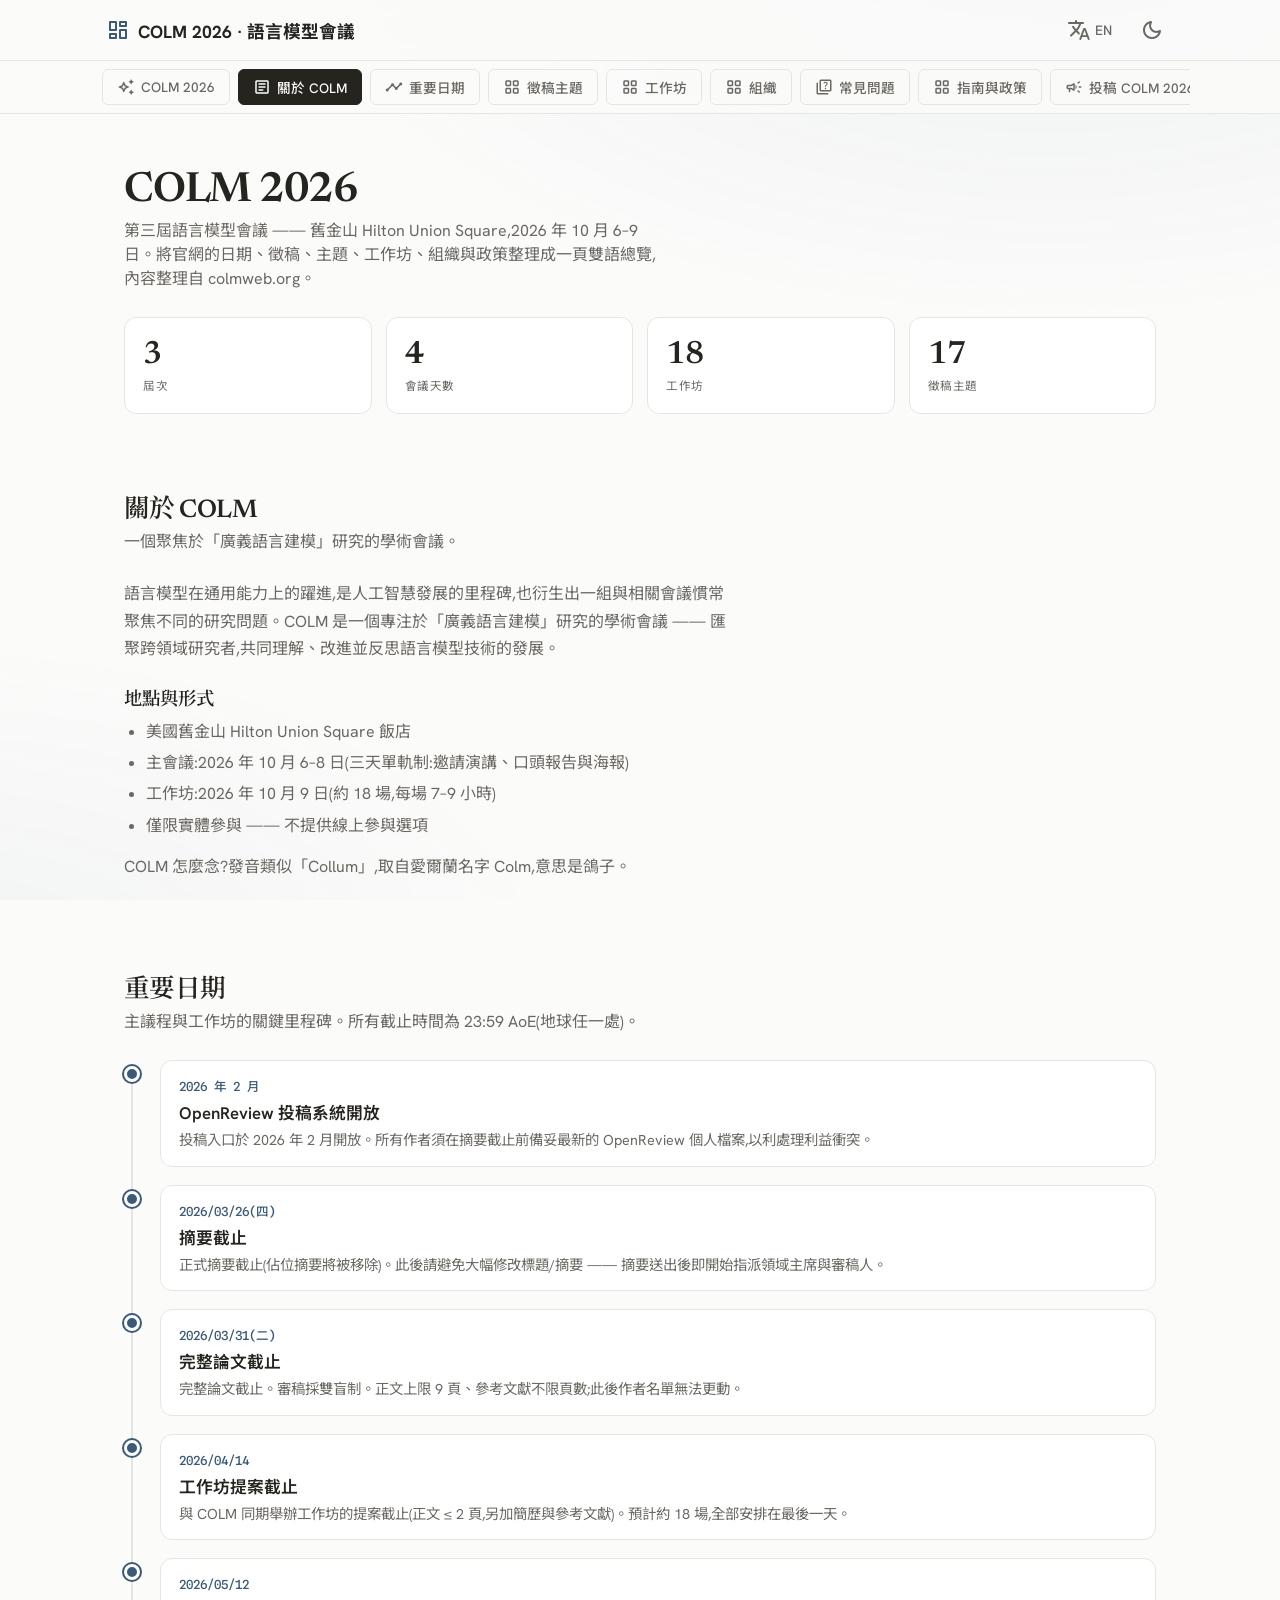
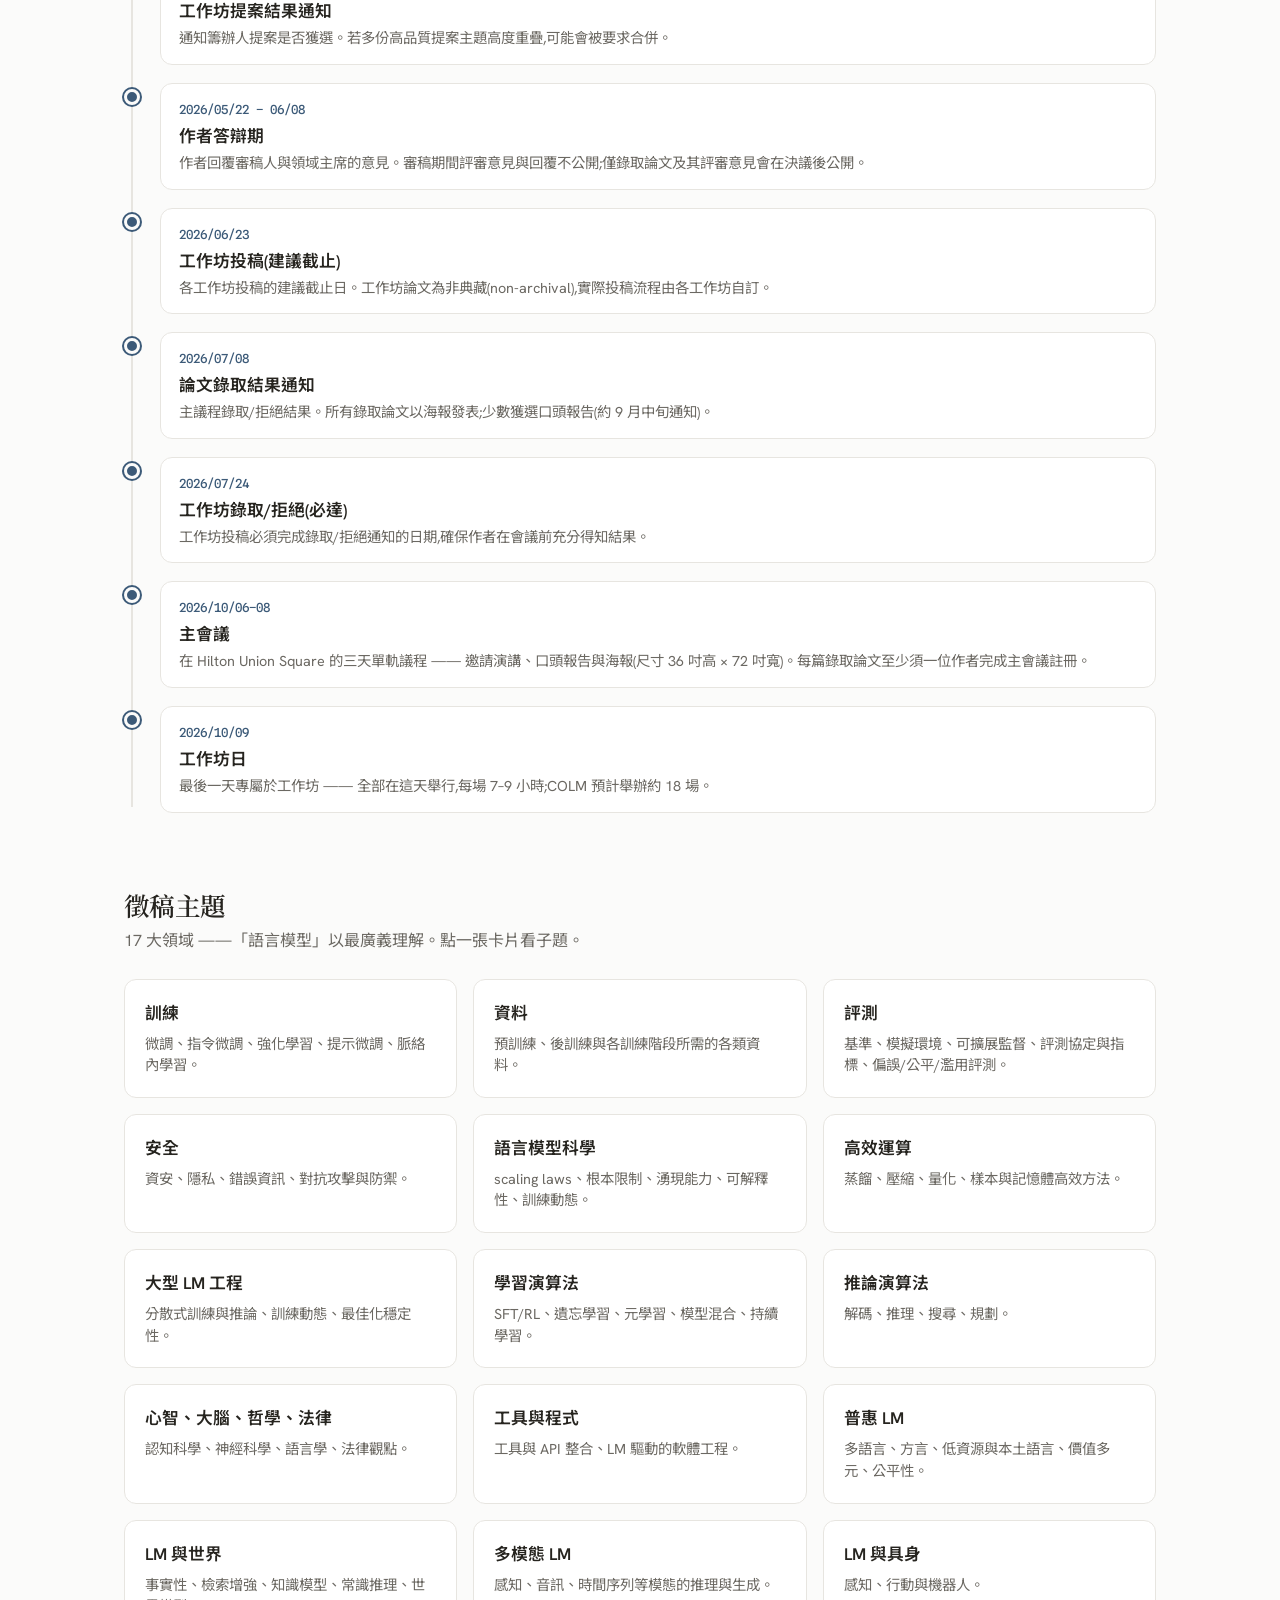
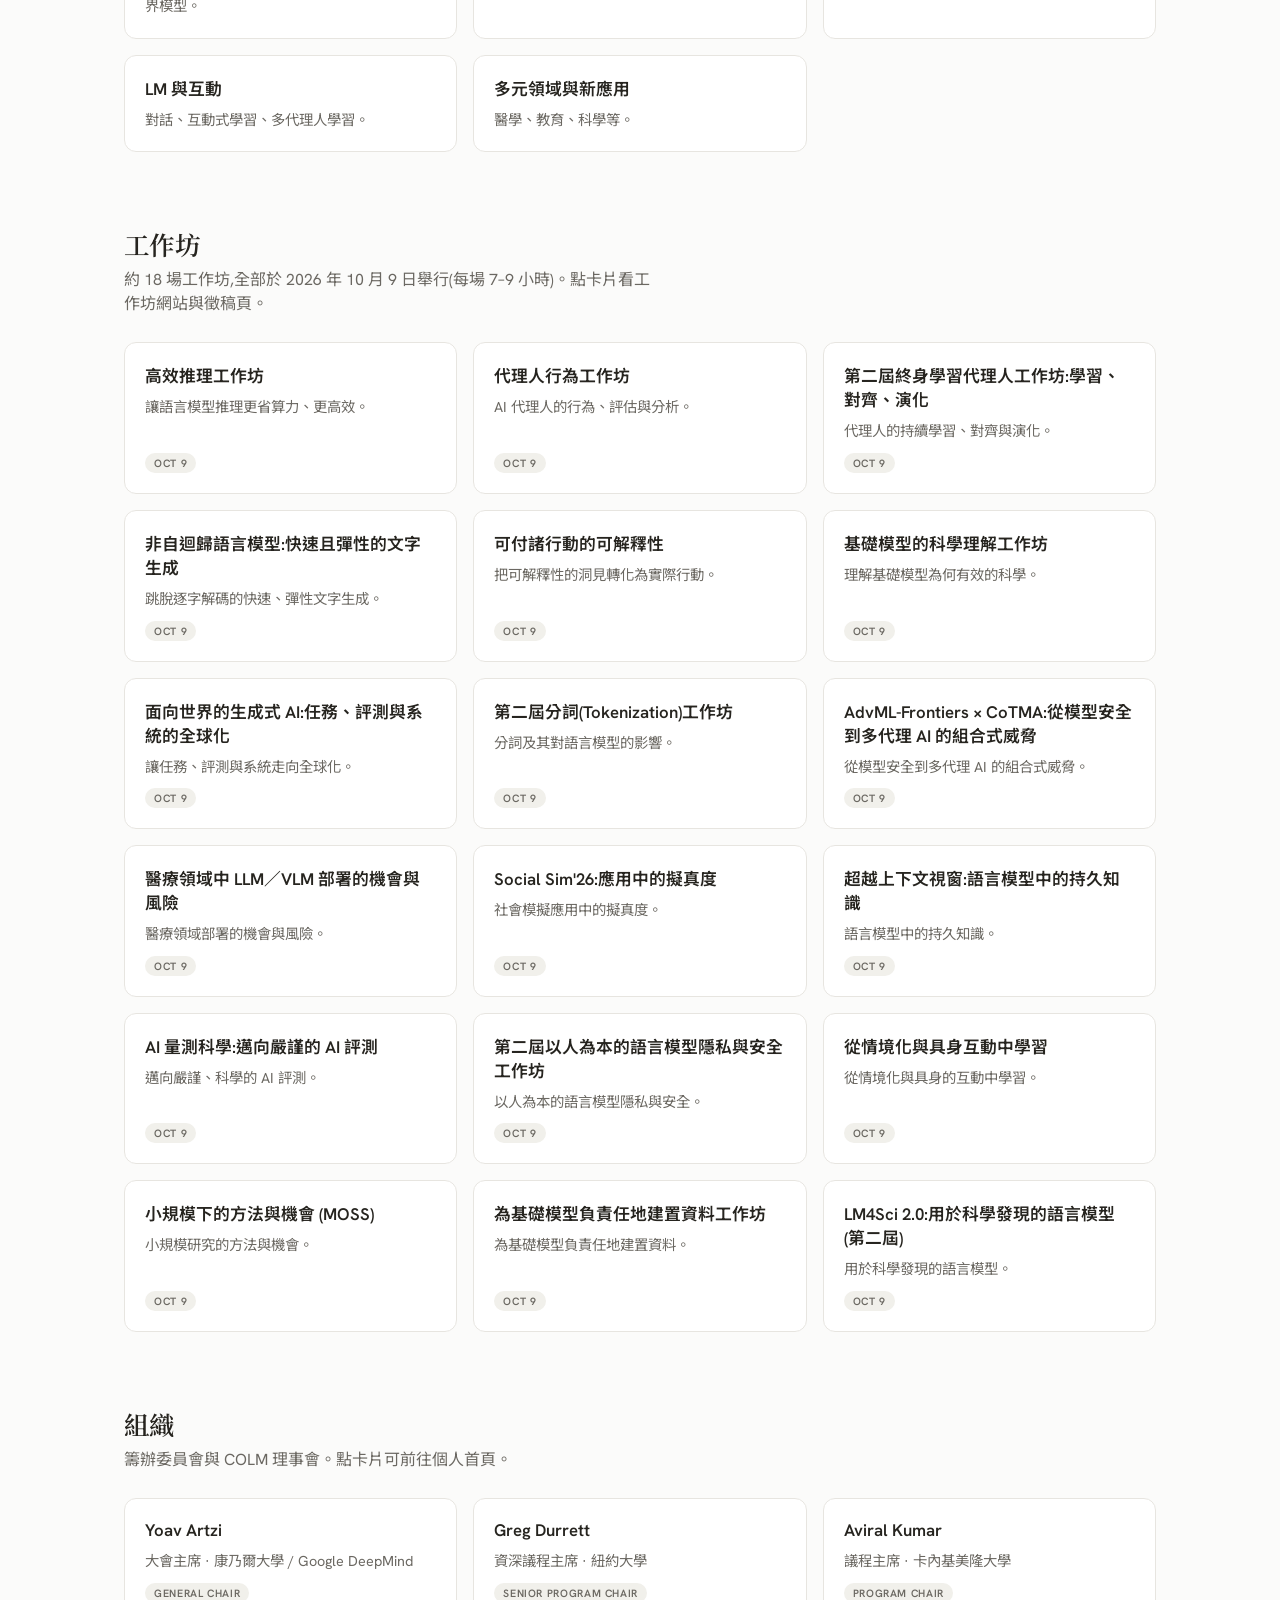
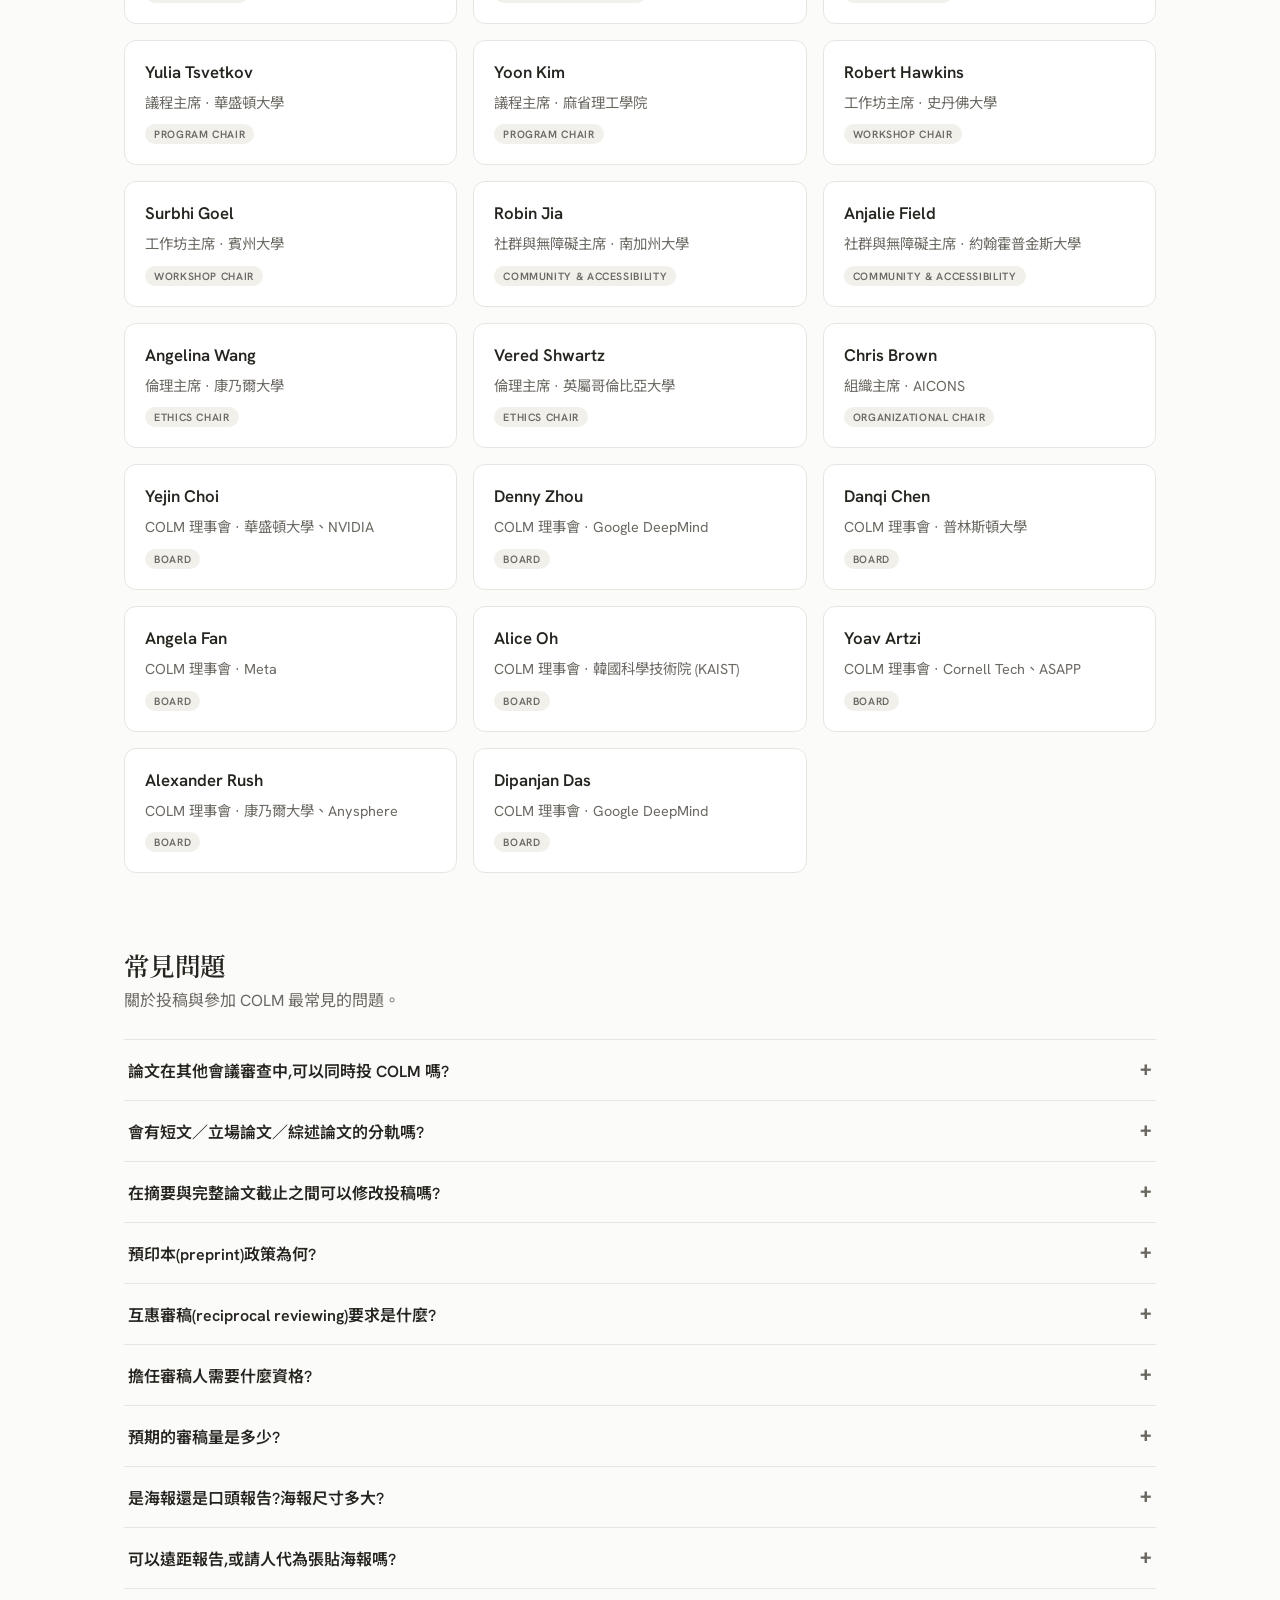
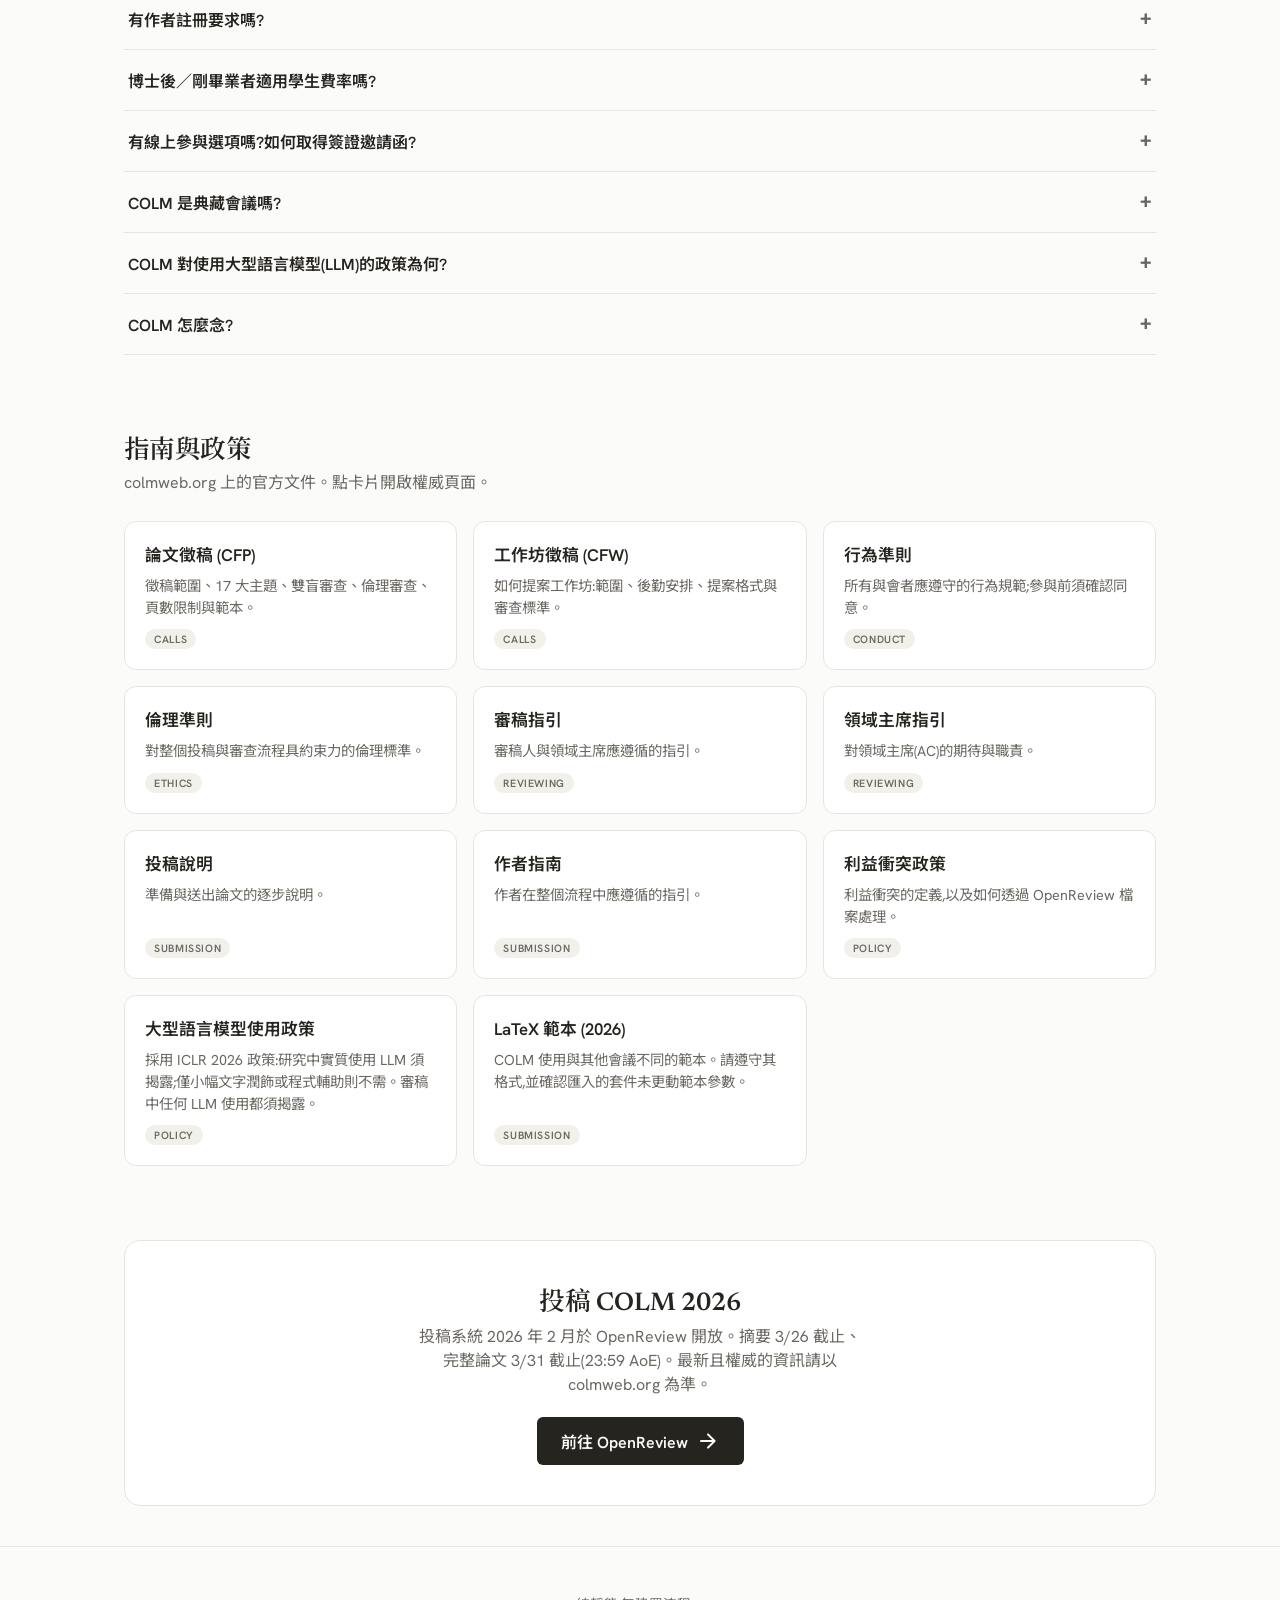
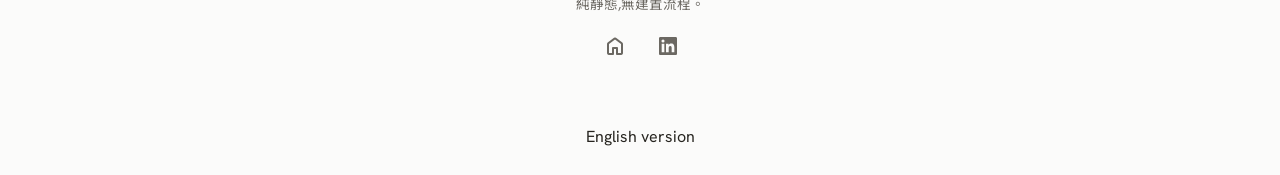
==== commit 335e1f63: "feat: 英文版有自己的網址 /en/,兩個語言互相標註 hreflang 英文內容原本只活在 JS 字典裡,沒有網址:爬蟲拿到的 HTML 永遠是中文, 分享出去的連結也帶不出語言。現在一個語言一" ====
--- a/index.html
+++ b/index.html
@@ -17,6 +17,9 @@
   <title>COLM 2026 · Conference on Language Modeling / 語言模型會議</title>
   <meta name="description" content="Unofficial bilingual overview of COLM 2026 — the 3rd Conference on Language Modeling. Hilton Union Square, San Francisco, Oct 6–9, 2026. Dates, calls, topics, workshops, organizers, FAQ and policies, curated from colmweb.org." />
   <link rel="canonical" href="https://colm-info.peteraim.com/" />
+  <link rel="alternate" hreflang="zh-Hant" href="https://colm-info.peteraim.com/" />
+  <link rel="alternate" hreflang="en" href="https://colm-info.peteraim.com/en/" />
+  <link rel="alternate" hreflang="x-default" href="https://colm-info.peteraim.com/" />
   <meta name="theme-color" content="#3C5A78" />
 
   <!-- ==== Open Graph ==== -->
@@ -113,5 +116,6 @@
   <!-- ==== Scripts (order matters: data first) ==== -->
   <script src="data/data.js"></script>
   <script src="assets/app.js"></script>
+<p class="lang-alt-link" style="text-align:center;padding:12px;"><a href="/en/" hreflang="en" rel="alternate" lang="en">English version</a></p>
 </body>
 </html>
